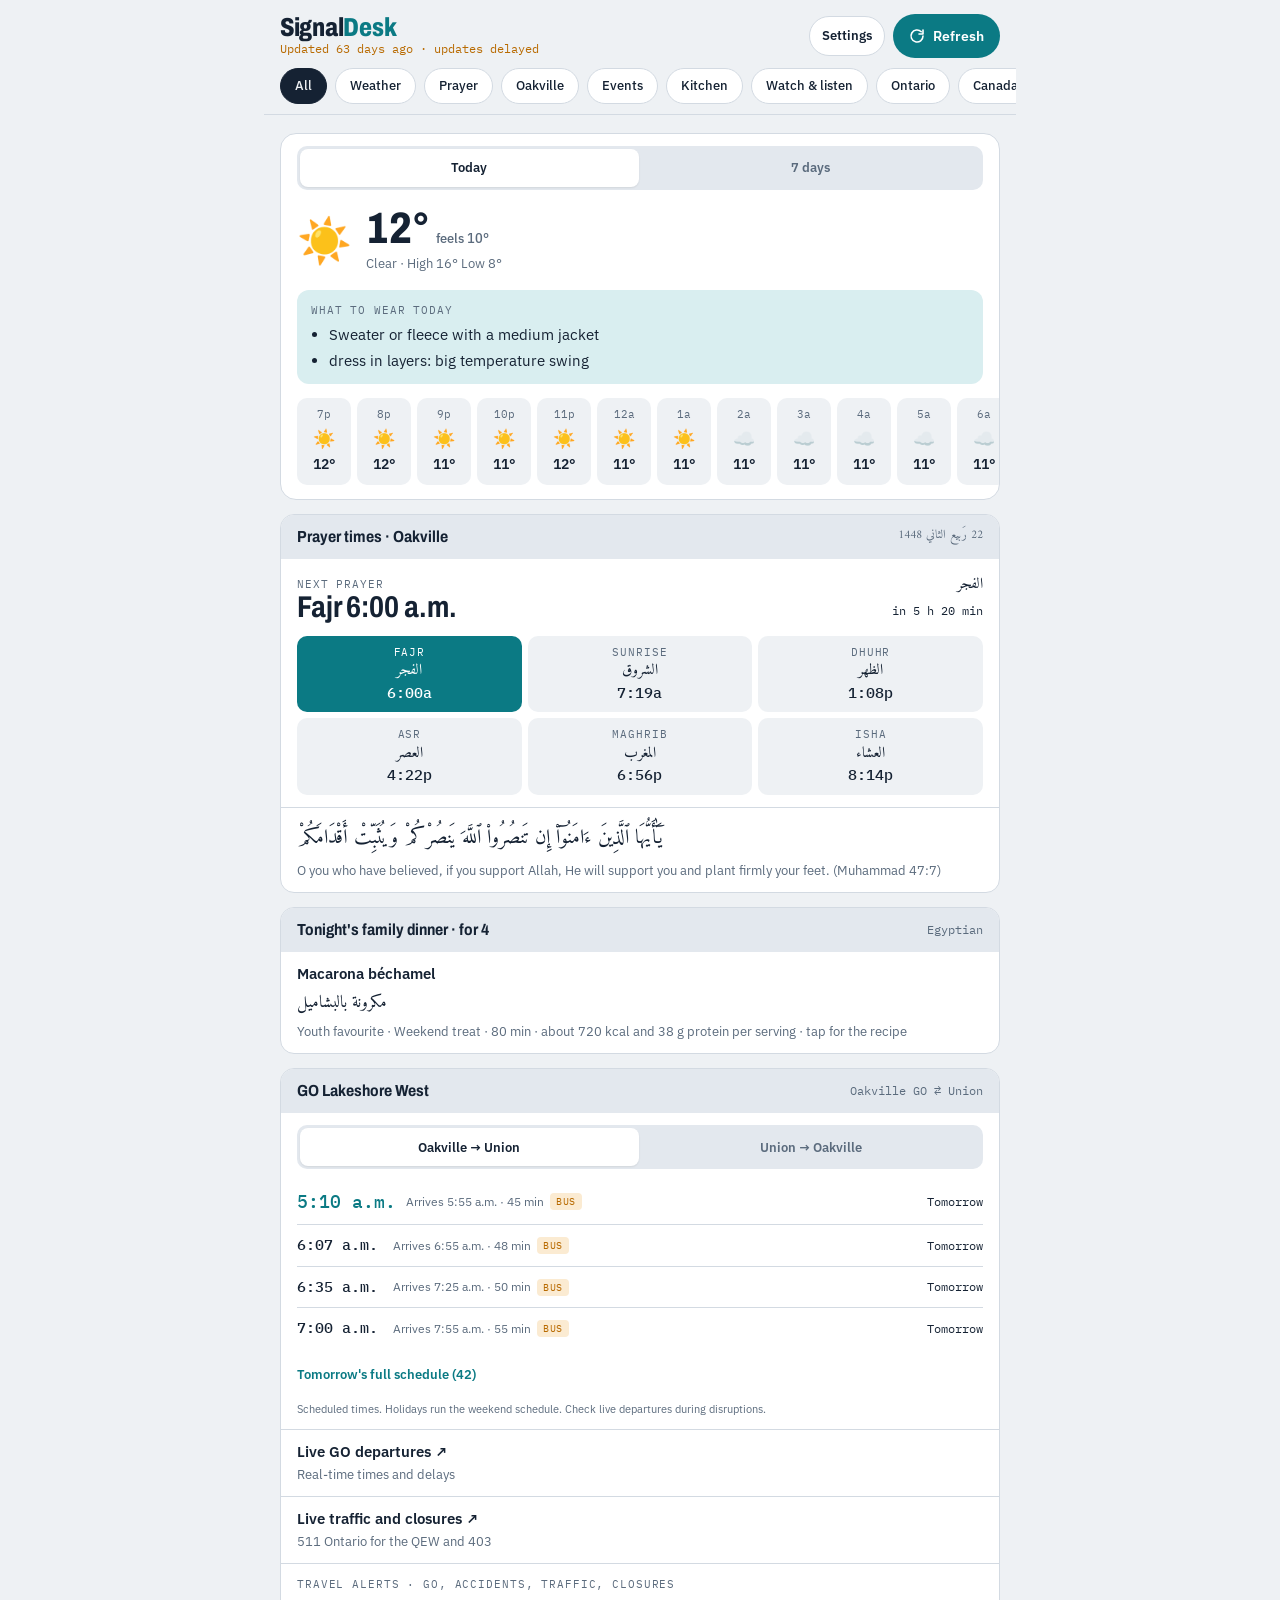
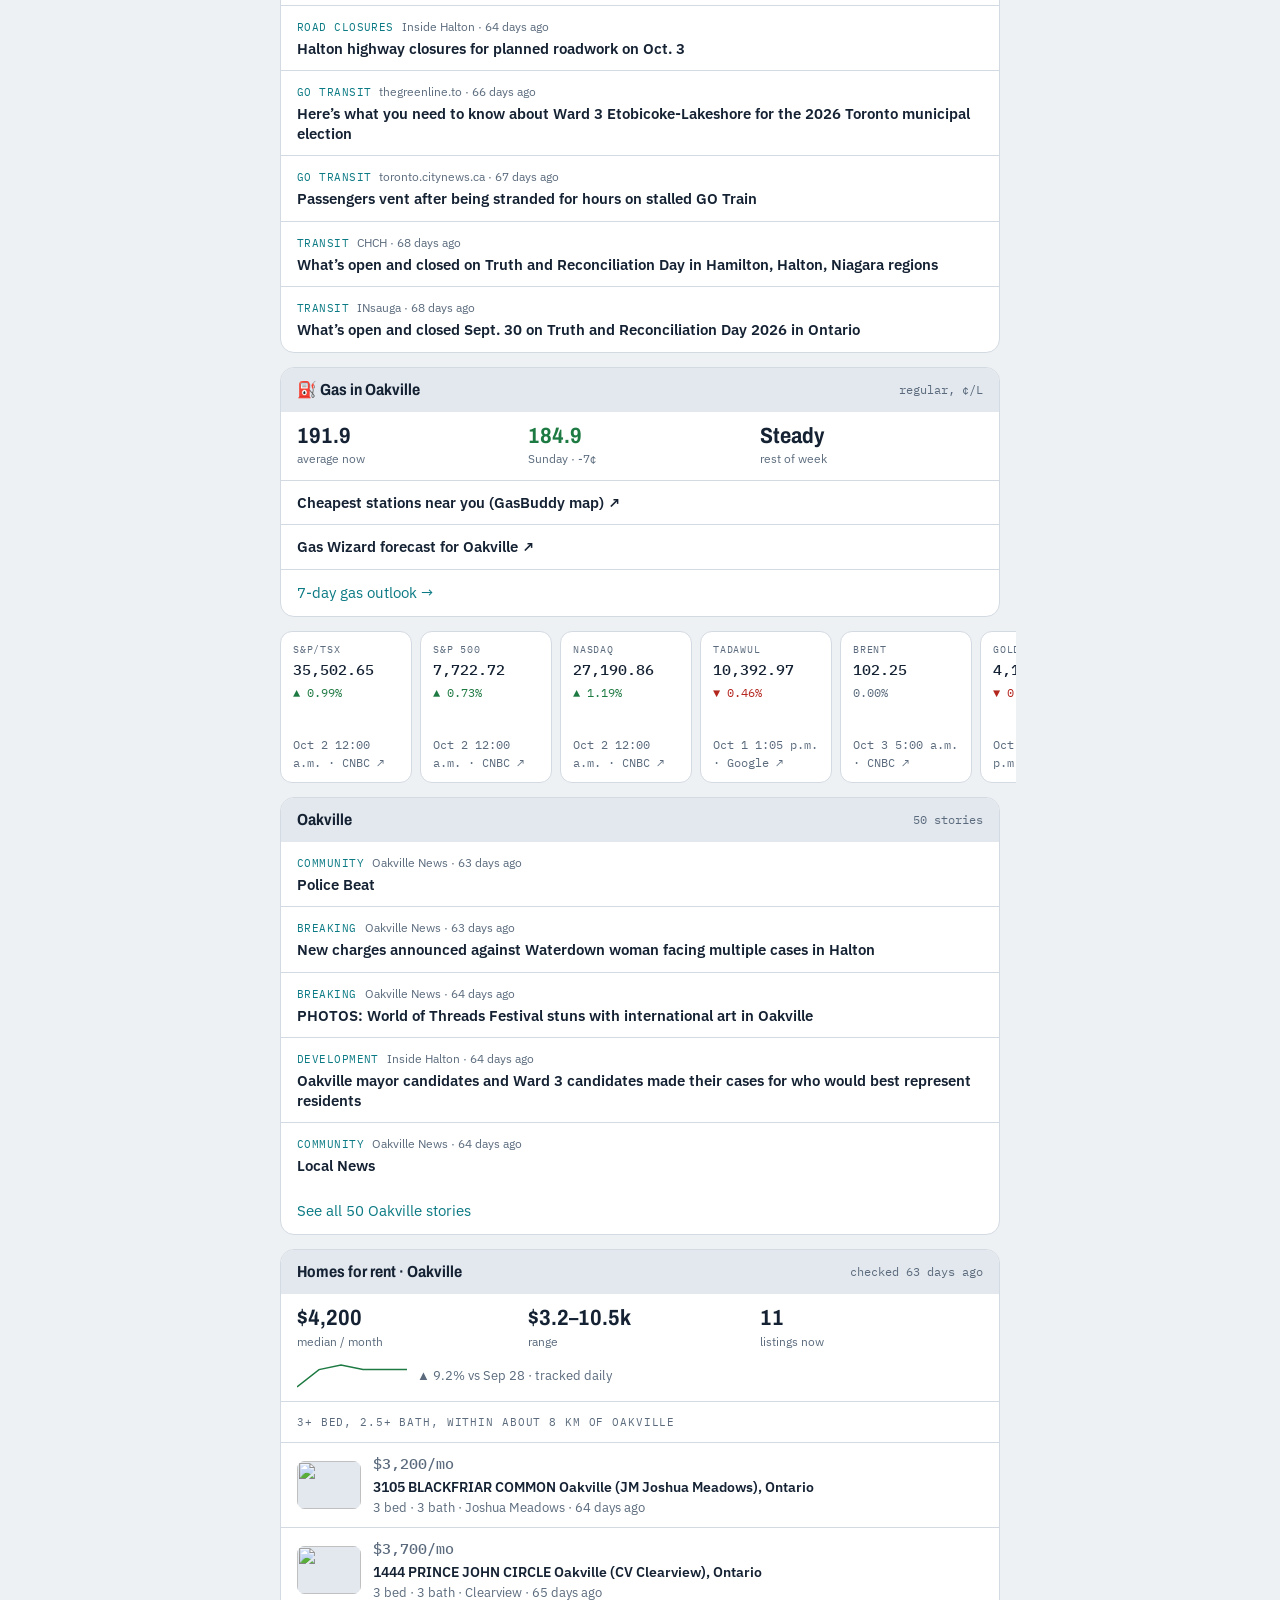
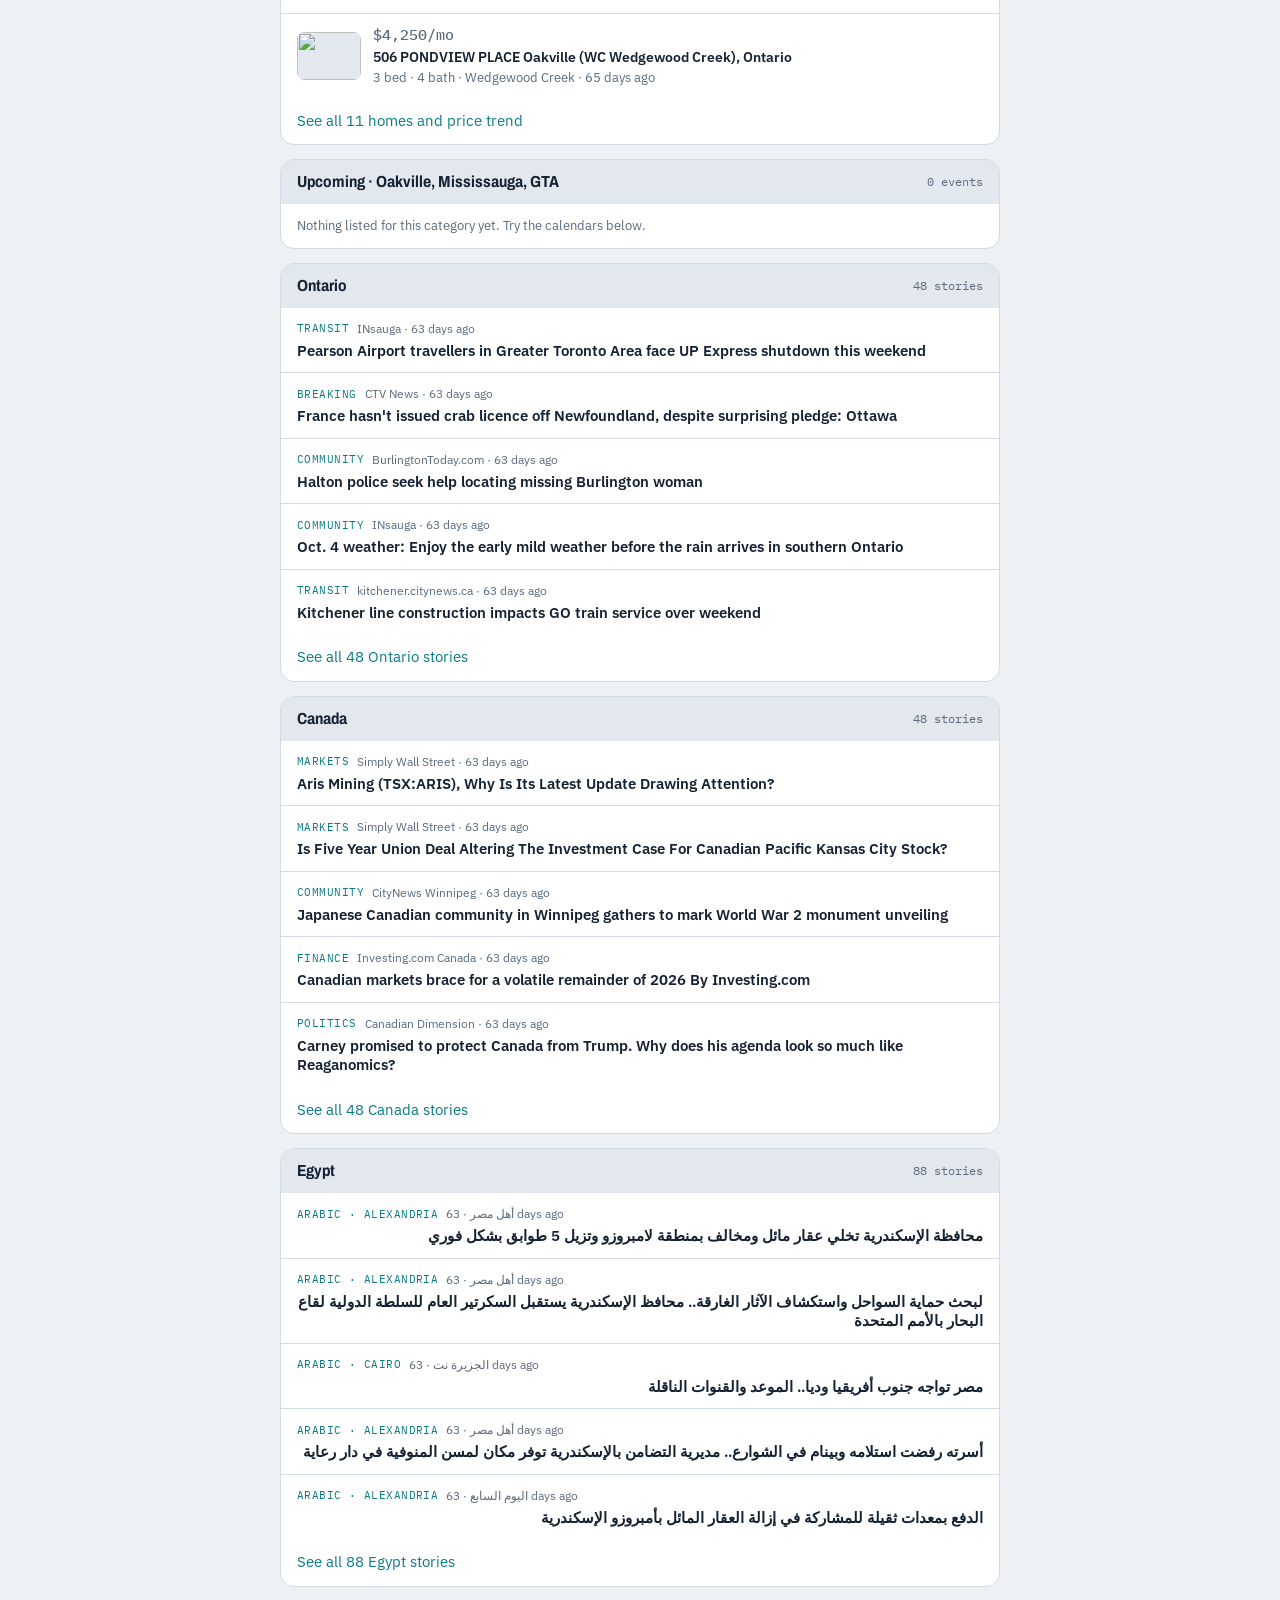
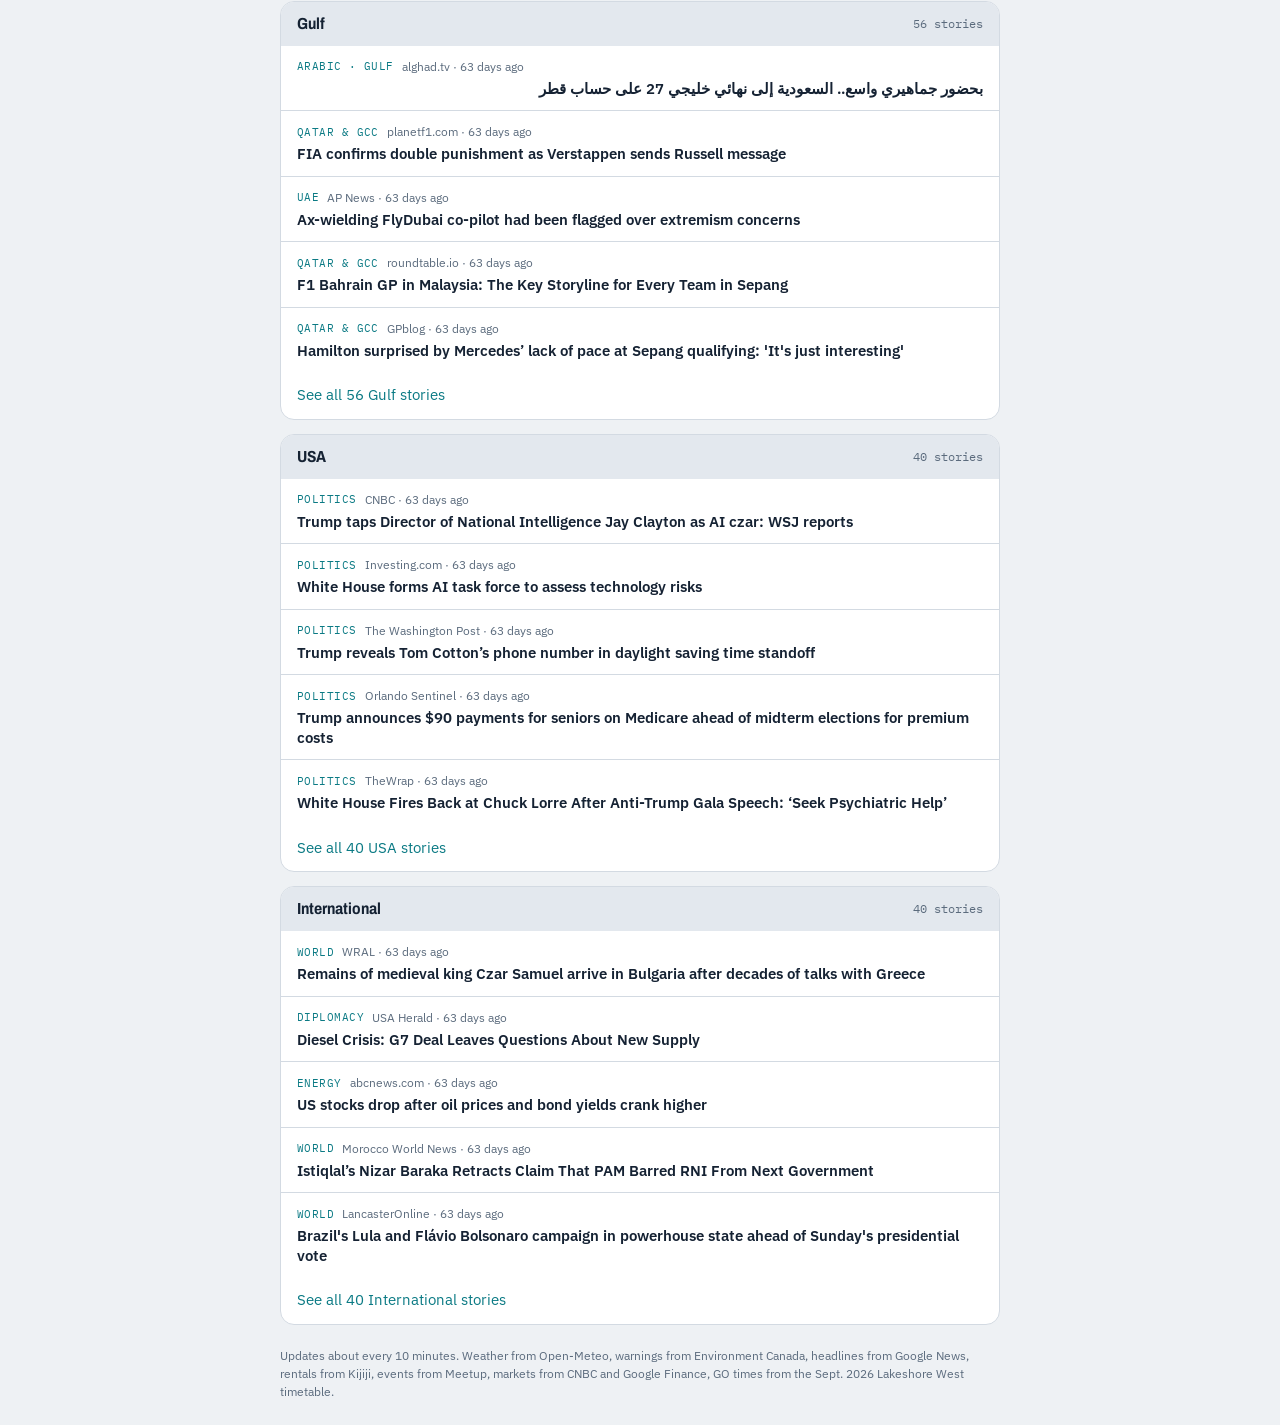
==== index.html @ 301af622 "Update 2026-10-03T23:44Z" ====
<!doctype html>
<html lang="en-CA">
<head>
<meta charset="utf-8">
<meta name="viewport" content="width=device-width, initial-scale=1, viewport-fit=cover">
<title>Signal Desk</title>
<meta name="description" content="Oakville weather, GO trains, markets and news for the family.">
<meta name="apple-mobile-web-app-capable" content="yes">
<meta name="mobile-web-app-capable" content="yes">
<meta name="apple-mobile-web-app-title" content="Signal Desk">
<meta name="apple-mobile-web-app-status-bar-style" content="default">
<meta name="theme-color" content="#0B7A84">
<link rel="apple-touch-icon" href="apple-touch-icon.png">
<link rel="manifest" href="manifest.webmanifest">
<link rel="preconnect" href="https://fonts.googleapis.com">
<link rel="preconnect" href="https://fonts.gstatic.com" crossorigin>
<link rel="stylesheet" href="https://fonts.googleapis.com/css2?family=Amiri+Quran&family=Amiri:wght@400;700&family=Archivo:wdth,wght@75..100,600..800&family=IBM+Plex+Mono:wght@400;500&family=IBM+Plex+Sans:wght@400;500;600&display=swap">
<style>
:root{
  --bg:#EEF1F4; --surface:#FFFFFF; --surface-2:#E3E8EE; --ink:#152233; --muted:#5B6B7D;
  --line:#D3DAE2; --accent:#0B7A84; --accent-ink:#FFFFFF; --accent-soft:#D9EEF0;
  --amber:#B86A00; --amber-soft:#FBEBD2; --danger:#B3261E; --up:#1E7A43; --down:#B3261E;
  --display:"Archivo","Arial Narrow",Arial,sans-serif;
  --body:"IBM Plex Sans",-apple-system,"Segoe UI",Roboto,sans-serif;
  --mono:"IBM Plex Mono",ui-monospace,Menlo,monospace;
}
@media (prefers-color-scheme: dark){
  :root:not([data-theme="light"]){
    color-scheme:dark;
    --bg:#0E1622; --surface:#16212F; --surface-2:#1F2C3C; --ink:#E6ECF2; --muted:#93A3B5;
    --line:#2A394B; --accent:#3FB6BF; --accent-ink:#06212A; --accent-soft:#123540;
    --amber:#F0A640; --amber-soft:#3A2A12; --danger:#F2867E; --up:#5CC98A; --down:#F2867E;
  }
}
:root[data-theme="dark"]{
  color-scheme:dark;
  --bg:#0E1622; --surface:#16212F; --surface-2:#1F2C3C; --ink:#E6ECF2; --muted:#93A3B5;
  --line:#2A394B; --accent:#3FB6BF; --accent-ink:#06212A; --accent-soft:#123540;
  --amber:#F0A640; --amber-soft:#3A2A12; --danger:#F2867E; --up:#5CC98A; --down:#F2867E;
}
*{box-sizing:border-box}
body{background:var(--bg);color:var(--ink);font-family:var(--body);font-size:15px;line-height:1.5;padding-inline:16px}
.wrap{max-width:720px;margin:0 auto;display:flex;flex-direction:column;gap:18px}
button{font:inherit;color:inherit;cursor:pointer}
button:focus-visible,a:focus-visible,input:focus-visible,summary:focus-visible{outline:2px solid var(--accent);outline-offset:2px}

.bar{position:sticky;z-index:5;background:var(--bg);margin-inline:-16px;padding:14px 16px 10px;border-bottom:1px solid var(--line);display:flex;flex-direction:column;gap:10px}
.bar-row{display:flex;align-items:center;justify-content:space-between;gap:12px}
.brand{font-family:var(--display);font-stretch:78%;font-weight:800;font-size:26px;letter-spacing:-.01em;line-height:1}
.brand span{color:var(--accent)}
.stamp{font-family:var(--mono);font-size:12px;color:var(--muted);font-variant-numeric:tabular-nums}
.refresh{display:inline-flex;align-items:center;gap:8px;background:var(--accent);color:var(--accent-ink);border:0;border-radius:999px;padding:10px 16px;font-weight:600;font-size:14px;min-height:44px}
.refresh svg{width:16px;height:16px}
.refresh.spin svg{animation:spin 1.2s linear infinite}
@keyframes spin{to{transform:rotate(360deg)}}

.rail{display:flex;gap:8px;overflow-x:auto;scrollbar-width:none;margin-inline:-16px;padding-inline:16px}
.rail::-webkit-scrollbar{display:none}
.chip{flex:0 0 auto;border:1px solid var(--line);background:var(--surface);border-radius:999px;padding:7px 14px;font-size:13px;font-weight:500;min-height:36px;white-space:nowrap}
.chip[aria-pressed="true"]{background:var(--ink);color:var(--bg);border-color:var(--ink)}
.label{font-family:var(--mono);font-size:11px;letter-spacing:.08em;text-transform:uppercase;color:var(--muted)}

.group{display:flex;flex-direction:column;background:var(--surface);border:1px solid var(--line);border-radius:14px;overflow:hidden}
.group-head{display:flex;justify-content:space-between;align-items:center;gap:8px;padding:10px 16px;background:var(--surface-2)}
.group-head strong{font-family:var(--display);font-stretch:85%;font-size:16px}
.hl{display:flex;flex-direction:column;gap:3px;padding:12px 16px;border-top:1px solid var(--line);text-decoration:none;color:var(--ink)}
.group-head + .hl{border-top:0}
.hl:hover .hl-title{text-decoration:underline}
.hl-title{font-weight:600;font-size:15px;line-height:1.3}
.hl-snip{font-size:13px;color:var(--muted)}
.hl-meta{display:flex;flex-wrap:wrap;gap:8px;align-items:center;font-size:12px;color:var(--muted)}
.tag{font-family:var(--mono);font-size:11px;letter-spacing:.04em;text-transform:uppercase;color:var(--accent)}
.new{font-family:var(--mono);font-size:10px;letter-spacing:.06em;text-transform:uppercase;background:var(--amber-soft);color:var(--amber);border-radius:4px;padding:1px 6px}
.empty{text-align:center;color:var(--muted);padding:28px 12px;background:var(--surface);border:1px dashed var(--line);border-radius:14px}

.markets{display:flex;gap:8px;overflow-x:auto;scrollbar-width:none;margin-inline:-16px;padding-inline:16px}
.markets::-webkit-scrollbar{display:none}
.tick{flex:0 0 132px;background:var(--surface);border:1px solid var(--line);border-radius:12px;padding:10px 12px;display:flex;flex-direction:column;gap:2px}
.tick .label{font-size:10px}
.tick .px{font-family:var(--mono);font-size:15px;font-weight:500;font-variant-numeric:tabular-nums}
.tick .chg{font-family:var(--mono);font-size:12px;font-variant-numeric:tabular-nums}
.tick .chg.up{color:var(--up)} .tick .chg.down{color:var(--down)} .tick .chg.flat{color:var(--muted)}
.tick svg{width:100%;height:26px;display:block;margin-top:4px}
.tick.off .px{color:var(--muted);font-size:13px}

.goboard{display:flex;flex-direction:column;gap:10px;padding:12px 16px}
.gotabs{display:grid;grid-template-columns:1fr 1fr;gap:3px;background:var(--surface-2);border-radius:10px;padding:3px}
.gotabs button{border:0;background:transparent;border-radius:8px;padding:8px 6px;font-size:13px;font-weight:600;color:var(--muted);min-height:38px}
.gotabs button[aria-pressed="true"]{background:var(--surface);color:var(--ink);box-shadow:0 1px 2px rgba(0,0,0,.08)}
.gotable{display:flex;flex-direction:column}
.gorow{display:grid;grid-template-columns:auto 1fr auto;gap:10px;align-items:center;padding:9px 0;border-top:1px solid var(--line)}
.gorow:first-child{border-top:0}
.godep{font-family:var(--mono);font-size:15px;font-weight:500;font-variant-numeric:tabular-nums;min-width:86px}
.gorow.first .godep{font-size:18px;color:var(--accent)}
.gomid{display:flex;flex-wrap:wrap;gap:6px;align-items:center;font-size:12px;color:var(--muted)}
.gotag{font-family:var(--mono);font-size:10px;letter-spacing:.06em;text-transform:uppercase;background:var(--accent-soft);color:var(--accent);border-radius:4px;padding:1px 6px}
.gotag.bus{background:var(--amber-soft);color:var(--amber)}
.gowait{font-family:var(--mono);font-size:12px;color:var(--ink);white-space:nowrap}
.goall summary{cursor:pointer;font-size:13px;font-weight:600;color:var(--accent);list-style:none;min-height:32px;display:flex;align-items:center}
.goall summary::-webkit-details-marker{display:none}
.gogrid{display:grid;grid-template-columns:repeat(auto-fill,minmax(130px,1fr));gap:4px 12px;font-family:var(--mono);font-size:12px;font-variant-numeric:tabular-nums;padding-top:6px}
.gogrid .exp{color:var(--accent)} .gogrid .bus{color:var(--amber)}
.gonote{font-size:11px;color:var(--muted)}

footer{font-size:12px;color:var(--muted);display:flex;flex-direction:column;gap:6px;padding-top:4px}
@media (prefers-reduced-motion:reduce){.refresh.spin svg{animation:none}}

[hidden]{display:none!important}
html{-webkit-text-size-adjust:100%}
body{margin:0;padding-top:env(safe-area-inset-top,0px);padding-bottom:calc(24px + env(safe-area-inset-bottom,0px))}
.bar{top:0;padding-top:calc(14px + env(safe-area-inset-top,0px));margin-top:calc(-1 * env(safe-area-inset-top,0px))}
.topbtns{display:flex;gap:8px;align-items:center}
.ghostbtn{border:1px solid var(--line);background:var(--surface);border-radius:999px;padding:9px 12px;font-size:13px;font-weight:600;min-height:40px}
.stale{color:var(--amber)}
.stack{display:flex;flex-direction:column;gap:14px}

/* warnings */
.warn{border-radius:14px;padding:12px 14px;display:flex;flex-direction:column;gap:4px;background:var(--amber-soft);border:1px solid color-mix(in srgb, var(--amber) 35%, transparent);color:var(--ink);text-decoration:none}
.warn.warning{background:color-mix(in srgb, var(--danger) 14%, var(--surface));border-color:color-mix(in srgb, var(--danger) 45%, transparent)}
.warn strong{font-size:15px}
.warn span{font-size:13px;color:var(--muted)}

/* weather */
.wx{background:var(--surface);border:1px solid var(--line);border-radius:16px;overflow:hidden}
.wx-now{display:grid;grid-template-columns:auto 1fr;gap:4px 14px;align-items:center;padding:16px}
.wx-icon{font-size:44px;line-height:1;grid-row:span 2}
.wx-temp{font-family:var(--display);font-stretch:80%;font-weight:800;font-size:44px;line-height:1;font-variant-numeric:tabular-nums}
.wx-temp small{font-family:var(--body);font-size:14px;font-weight:500;color:var(--muted);margin-left:6px}
.wx-sub{font-size:13px;color:var(--muted)}
.wear{margin:0 16px 14px;background:var(--accent-soft);border-radius:12px;padding:12px 14px;display:flex;flex-direction:column;gap:6px}
.wear ul{margin:0;padding-left:18px;display:flex;flex-direction:column;gap:3px}
.hours{display:flex;gap:6px;overflow-x:auto;scrollbar-width:none;padding:0 16px 14px}
.hours::-webkit-scrollbar{display:none}
.hr{flex:0 0 54px;display:flex;flex-direction:column;align-items:center;gap:2px;background:var(--bg);border-radius:10px;padding:8px 4px;font-variant-numeric:tabular-nums}
.hr .t{font-family:var(--mono);font-size:11px;color:var(--muted)}
.hr .i{font-size:18px}
.hr .d{font-weight:600;font-size:14px}
.hr .p{font-family:var(--mono);font-size:10px;color:var(--accent)}
.days{border-top:1px solid var(--line)}
.day{display:grid;grid-template-columns:52px 28px 1fr auto;gap:10px;align-items:center;padding:10px 16px;border-top:1px solid var(--line);width:100%;background:transparent;border-left:0;border-right:0;border-bottom:0;text-align:left;font:inherit;color:inherit}
.day:first-child{border-top:0}
.day .dn{font-weight:600}
.day .di{font-size:20px;text-align:center}
.range{display:flex;align-items:center;gap:8px;font-family:var(--mono);font-size:13px;font-variant-numeric:tabular-nums}
.range .track{flex:1;height:6px;border-radius:3px;background:var(--surface-2);position:relative;min-width:40px}
.range .fill{position:absolute;top:0;bottom:0;border-radius:3px;background:linear-gradient(90deg,#4F9BD9,#E3A33B)}
.day .dp{font-family:var(--mono);font-size:12px;color:var(--accent);min-width:34px;text-align:right}
.daywear{grid-column:1/-1;font-size:13px;color:var(--muted);padding-top:2px;display:none}

/* sheet */
.sheet{position:fixed;inset:0;z-index:20;background:rgba(10,20,30,.45);display:flex;align-items:flex-end;justify-content:center}
.sheet-card{background:var(--surface);color:var(--ink);width:100%;max-width:560px;max-height:85vh;overflow:auto;border-radius:18px 18px 0 0;padding:18px 18px calc(18px + env(safe-area-inset-bottom,0px));display:flex;flex-direction:column;gap:12px}
.sheet-card h3{font-family:var(--display);font-stretch:80%;font-size:20px;margin:0}
.toggle{display:flex;align-items:center;justify-content:space-between;gap:10px;padding:10px 0;border-bottom:1px solid var(--line);font-size:15px}
.toggle input{width:22px;height:22px;accent-color:var(--accent)}
.alertbox{background:var(--bg);border-radius:12px;padding:12px;display:flex;flex-direction:column;gap:8px;font-size:14px}
.alertbox code{font-family:var(--mono);font-size:13px;user-select:all;word-break:break-all}
.alertbox a{color:var(--accent);font-weight:600}
.subrail{display:flex;gap:6px;overflow-x:auto;scrollbar-width:none;margin-inline:-16px;padding-inline:16px}
.subrail::-webkit-scrollbar{display:none}
.subrail .chip{min-height:32px;padding:5px 12px;font-size:12px}
.primary{background:var(--ink);color:var(--bg);border:0;border-radius:999px;padding:11px 16px;font-weight:600;min-height:44px}
.seg{display:grid;grid-template-columns:1fr 1fr;gap:3px;background:var(--surface-2);border-radius:10px;padding:3px;margin:12px 16px 0}
.seg button{border:0;background:transparent;border-radius:8px;padding:8px 6px;font-size:13px;font-weight:600;color:var(--muted);min-height:38px}
.seg button[aria-pressed="true"]{background:var(--surface);color:var(--ink);box-shadow:0 1px 2px rgba(0,0,0,.08)}
.facts{display:grid;grid-template-columns:repeat(3,1fr);gap:8px;padding:0 16px 14px}
.fact{background:var(--bg);border-radius:10px;padding:8px 10px;display:flex;flex-direction:column;gap:1px}
.fact b{font-family:var(--mono);font-weight:500;font-size:14px;font-variant-numeric:tabular-nums}
.day.open .daywear{display:block}
.stats{display:grid;grid-template-columns:repeat(3,1fr);gap:8px;padding:12px 16px}
.stat{display:flex;flex-direction:column;gap:2px}
.stat b{font-family:var(--display);font-stretch:85%;font-size:22px;line-height:1.1;font-variant-numeric:tabular-nums}
.stat small{font-size:12px;color:var(--muted)}
.trend{padding:0 16px 12px;font-size:13px;color:var(--muted);display:flex;gap:10px;align-items:center}
.trend svg{width:110px;height:26px;flex:0 0 auto}
.home{display:grid;grid-template-columns:64px 1fr;gap:12px;align-items:center;padding:10px 16px;border-top:1px solid var(--line);text-decoration:none;color:var(--ink)}
.home img{width:64px;height:48px;object-fit:cover;border-radius:8px;background:var(--surface-2)}
.home .pr{font-family:var(--mono);font-weight:500;font-size:15px}
.home .hl-title{font-size:14px}
.evday{padding:8px 16px;background:var(--bg);font-size:12px;font-weight:600;color:var(--muted);border-top:1px solid var(--line)}
.ev{display:grid;grid-template-columns:78px 1fr;gap:12px;padding:10px 16px;border-top:1px solid var(--line);text-decoration:none;color:var(--ink)}
.evday + .ev{border-top:0}
.ev .when{white-space:nowrap;font-family:var(--mono);font-size:13px;color:var(--accent);font-variant-numeric:tabular-nums}
.mylinks{display:flex;gap:8px;overflow-x:auto;scrollbar-width:none;margin-inline:-16px;padding-inline:16px}
.mylinks::-webkit-scrollbar{display:none}
.mylinks a{flex:0 0 auto;background:var(--accent-soft);color:var(--accent);border-radius:12px;padding:10px 14px;font-weight:600;font-size:14px;text-decoration:none}
.form{display:flex;flex-direction:column;gap:8px}
.form input,.form select,.form textarea{font:inherit;font-size:16px;color:var(--ink);background:var(--bg);border:1px solid var(--line);border-radius:10px;padding:9px 11px;width:100%}
.form textarea{min-height:76px;resize:vertical}
.form .row2{display:grid;grid-template-columns:1fr 1fr;gap:8px}
.mylist{display:flex;flex-direction:column}
.mylist div{display:flex;justify-content:space-between;align-items:center;gap:8px;padding:6px 0;border-bottom:1px solid var(--line);font-size:14px}
.mylist button{border:0;background:transparent;color:var(--danger);font-weight:600;min-height:36px}
.mk-rets{display:grid;grid-template-columns:repeat(4,1fr);gap:6px;padding:0 16px 12px}
.mk-ret{background:var(--bg);border-radius:10px;padding:7px 8px;display:flex;flex-direction:column;gap:1px}
.mk-ret b{font-family:var(--mono);font-size:13px;font-weight:500;font-variant-numeric:tabular-nums}
.mk-ret b.up{color:var(--up)} .mk-ret b.down{color:var(--down)}
.mk-price{display:flex;align-items:baseline;gap:10px;flex-wrap:wrap;padding:12px 16px 8px}
.mk-price strong{font-family:var(--display);font-stretch:80%;font-size:34px;line-height:1;font-variant-numeric:tabular-nums}
.mk-chart{padding:0 16px 6px}
.mk-chart svg{width:100%;height:170px;display:block;touch-action:pan-y}
.mk-read{font-family:var(--mono);font-size:12px;color:var(--muted);padding:0 16px 8px;min-height:18px;font-variant-numeric:tabular-nums}
.mk-stats{display:grid;grid-template-columns:repeat(2,1fr);gap:8px 14px;padding:4px 16px 14px;font-size:13px}
.mk-stats span{color:var(--muted)} .mk-stats b{font-family:var(--mono);font-weight:500;font-variant-numeric:tabular-nums}
.pill-sig{display:inline-flex;align-items:center;gap:4px;font-size:11px;font-weight:600;border-radius:999px;padding:2px 9px;background:var(--surface-2);color:var(--ink)}
.pill-sig.good{background:color-mix(in srgb, var(--up) 16%, var(--surface));color:var(--up)}
.pill-sig.bad{background:color-mix(in srgb, var(--down) 14%, var(--surface));color:var(--down)}
.pill-sig.warn{background:var(--amber-soft);color:var(--amber)}
.readrow{display:grid;grid-template-columns:1fr auto;gap:4px 10px;align-items:center;padding:10px 16px;border-top:1px solid var(--line);width:100%;background:transparent;border-left:0;border-right:0;border-bottom:0;text-align:left;font:inherit;color:inherit}
.readrow .sigs{grid-column:1/-1;display:flex;flex-wrap:wrap;gap:5px}
.gauge{position:relative;height:10px;border-radius:5px;background:linear-gradient(90deg,var(--accent-soft) 0 45%,var(--surface-2) 45% 65%,var(--amber-soft) 65% 100%);margin:6px 16px 2px}
.gauge i{position:absolute;top:-4px;width:4px;height:18px;border-radius:2px;background:var(--ink);transform:translateX(-2px)}
.gauge-l{display:flex;justify-content:space-between;font-size:11px;color:var(--muted);padding:0 16px 12px}
.ar{font-family:"Amiri","Noto Naskh Arabic","Geeza Pro",serif;direction:rtl;text-align:right;line-height:1.9}
.bigcount .label{display:block}
.ayah,.av .ar,.qn{font-family:"Amiri Quran","Amiri","Geeza Pro",serif}
.ayah{font-size:26px;line-height:2.1;padding:14px 16px 6px}
.ayah-en{font-size:15px;padding:0 16px 10px;color:var(--ink)}
.pray{display:grid;grid-template-columns:repeat(3,1fr);gap:6px;padding:12px 16px}
.pray div{background:var(--bg);border-radius:10px;padding:8px;display:flex;flex-direction:column;gap:1px;align-items:center}
.pray div.next{background:var(--accent);color:var(--accent-ink)}
.pray div.next .label{color:var(--accent-ink)}
.pray b{font-family:var(--mono);font-size:15px;font-weight:500;font-variant-numeric:tabular-nums}
.bigcount{display:flex;justify-content:space-between;align-items:baseline;gap:10px;padding:12px 16px 0;flex-wrap:wrap}
.bigcount strong{font-family:var(--display);font-stretch:80%;font-size:30px;line-height:1}
.fold summary{cursor:pointer;list-style:none;color:var(--accent);font-weight:600;font-size:13px;padding:6px 16px 10px;min-height:32px}
.fold summary::-webkit-details-marker{display:none}
.fold .inner{padding:0 16px 12px;font-size:15px;white-space:pre-line}
.av{border-top:1px solid var(--line);padding:10px 16px;display:flex;flex-direction:column;gap:6px}
.av .num{font-family:var(--mono);font-size:11px;color:var(--muted)}
.av .ar{font-size:22px}
.av .en{font-size:14px}
.av .t{font-size:14px;color:var(--muted);white-space:pre-line}
.langseg{display:grid;grid-template-columns:repeat(3,1fr);gap:3px;background:var(--surface-2);border-radius:10px;padding:3px;margin:10px 16px 4px}
.langseg button{border:0;background:transparent;border-radius:8px;padding:7px 4px;font-size:13px;font-weight:600;color:var(--muted);min-height:36px}
.langseg button[aria-pressed="true"]{background:var(--surface);color:var(--ink);box-shadow:0 1px 2px rgba(0,0,0,.08)}
.recipe-meta{display:flex;flex-wrap:wrap;gap:6px;padding:0 16px 10px}
.ing{margin:0;padding:0 16px 10px 34px;display:flex;flex-direction:column;gap:4px;font-size:14px}
.ing b{font-family:var(--mono);font-weight:500;font-size:13px}
.steps{margin:0;padding:0 16px 12px 34px;display:flex;flex-direction:column;gap:8px;font-size:14px}
[dir="rtl"] .ing,[dir="rtl"] .steps{padding:0 34px 10px 16px}
.menu-row{display:grid;grid-template-columns:86px 1fr;gap:10px;padding:10px 16px;border-top:1px solid var(--line);font-size:14px}
.menu-row .label{padding-top:2px}
.serv{display:flex;align-items:center;gap:8px;padding:0 16px 10px;font-size:13px;color:var(--muted)}
.serv button{width:34px;height:34px;border-radius:50%;border:1px solid var(--line);background:var(--surface);font-size:18px;line-height:1}
.film{display:grid;grid-template-columns:52px 1fr;gap:12px;padding:10px 16px;border-top:1px solid var(--line)}
.film img{width:52px;height:78px;object-fit:cover;border-radius:6px;background:var(--surface-2)}
.film .links{display:flex;flex-wrap:wrap;gap:10px;font-size:12px;font-weight:600}
.film .links a{color:var(--accent);text-decoration:none}
.pod{display:grid;grid-template-columns:52px 1fr;gap:12px;padding:10px 16px;border-top:1px solid var(--line);text-decoration:none;color:var(--ink)}
.raterow{display:flex;gap:6px;flex-wrap:wrap;margin-top:4px}
.ratebtn{border:1px solid var(--line);background:var(--surface);border-radius:999px;padding:4px 10px;min-height:32px;font-size:12px;font-weight:600;color:var(--muted)}
.ratebtn[aria-pressed="true"]{background:var(--ink);color:var(--bg);border-color:var(--ink)}
.pod img{width:52px;height:52px;border-radius:10px;object-fit:cover;background:var(--surface-2)}
.toast{position:fixed;left:50%;bottom:calc(20px + env(safe-area-inset-bottom,0px));transform:translateX(-50%);background:var(--ink);color:var(--bg);padding:10px 16px;border-radius:999px;font-size:14px;z-index:30;box-shadow:0 4px 14px rgba(0,0,0,.2);max-width:calc(100% - 32px);text-align:center}
</style>
</head>
<body>
<div class="wrap">
  <header class="bar">
    <div class="bar-row">
      <div>
        <div class="brand">Signal<span>Desk</span></div>
        <div class="stamp" id="stamp">Loading…</div>
      </div>
      <div class="topbtns">
        <button class="ghostbtn" id="custBtn" type="button">Settings</button>
        <button class="refresh" id="refreshBtn" type="button" aria-label="Refresh">
          <svg viewBox="0 0 24 24" fill="none" stroke="currentColor" stroke-width="2.4" stroke-linecap="round" stroke-linejoin="round" aria-hidden="true"><path d="M21 12a9 9 0 1 1-2.64-6.36"/><path d="M21 3v6h-6"/></svg>
          <span>Refresh</span>
        </button>
      </div>
    </div>
    <nav class="rail" id="rail" aria-label="Sections"></nav>
  </header>

  <main class="stack" id="main">
    <div class="empty">Loading the latest…</div>
  </main>

  <footer>
    <span>Updates about every 10 minutes. Weather from Open-Meteo, warnings from Environment Canada, headlines from Google News, rentals from Kijiji, events from Meetup, markets from CNBC and Google Finance, GO times from the Sept. 2026 Lakeshore West timetable.</span>
  </footer>
</div>

<div class="sheet" id="sheet" hidden>
  <div class="sheet-card" role="dialog" aria-label="Settings">
    <h3>Settings</h3>
    <span class="label">Show these sections</span>
    <div id="toggles"></div>
    <span class="label">Phone alerts</span>
    <div class="alertbox">
      <span>Get breaking Oakville news, GO and traffic alerts, weather warnings and a 6:30 a.m. briefing:</span>
      <span>1. Install the free <a href="https://apps.apple.com/app/ntfy/id1625396347" target="_blank" rel="noopener">ntfy app</a> (iPhone) or from Google Play (Android).</span>
      <span>2. In ntfy, tap <b>+</b> and subscribe to this topic:</span>
      <code id="topicName">signaldesk-oakville-0f2a7df8</code>
      <button class="ghostbtn" id="copyTopic" type="button">Copy topic name</button>
      <span>3. In iPhone Settings → Notifications → ntfy, turn on Allow Notifications, Lock Screen and Banners.</span>
      <button class="ghostbtn" id="testPush" type="button">Send a test alert now</button>
    </div>
    <span class="label">My links · saved on this device only</span>
    <div class="alertbox form">
      <span>Pin your own pages to the top of the app, like a training or nutrition plan. They stay private on this phone.</span>
      <div class="mylist" id="myList"></div>
      <input id="myLabel" placeholder="Name, e.g. Training plan" autocomplete="off">
      <input id="myUrl" type="url" placeholder="https://…" autocomplete="off" inputmode="url">
      <button class="ghostbtn" id="myAdd" type="button">Add link</button>
    </div>
    <span class="label">Add or remove a topic</span>
    <div class="alertbox form">
      <span>Opens a ready-filled request on GitHub. Sign in as the site owner and tap <b>Create</b>; the change shows up here in about 10 minutes.</span>
      <div class="row2">
        <select id="tpAction"><option value="add">Add</option><option value="remove">Remove</option></select>
        <input id="tpName" list="tpList" placeholder="Topic, new or existing" autocomplete="off"><datalist id="tpList"></datalist>
      </div>
      <textarea id="tpWords" placeholder="Search words, one per line&#10;e.g. Oakville soccer&#10;Leave empty with Remove to drop the whole topic"></textarea>
      <div class="row2">
        <select id="tpRegion"><option value="CA">Canada</option><option value="US">USA</option><option value="EG">Egypt</option><option value="AE">UAE</option><option value="SA">Saudi Arabia</option><option value="GB">UK</option></select>
        <select id="tpLang"><option value="en">English</option><option value="ar">Arabic</option></select>
      </div>
      <button class="ghostbtn" id="tpSend" type="button">Send to GitHub</button>
    </div>
    <button class="primary" id="closeSheet" type="button">Done</button>
  </div>
</div>

<script>
const GO = {"wk_east":[["04:55","05:25","B",""],["05:00","05:45","B",""],["05:17","06:00","",""],["05:47","06:30","",""],["06:17","07:00","",""],["06:28","07:02","",""],["06:43","07:17","",""],["06:51","07:34","",""],["06:58","07:32","",""],["07:13","07:47","",""],["07:21","08:04","",""],["07:28","08:02","",""],["07:44","08:18","",""],["07:51","08:34","",""],["07:58","08:32","",""],["08:13","08:47","",""],["08:21","09:04","",""],["08:30","09:04","",""],["08:37","09:20","",""],["09:01","09:45","",""],["09:31","10:15","",""],["10:01","10:45","",""],["10:31","11:15","",""],["11:01","11:45","",""],["11:31","12:15","",""],["12:01","12:45","",""],["12:31","13:15","",""],["13:01","13:45","",""],["13:31","14:15","",""],["14:01","14:45","",""],["14:31","15:15","",""],["15:01","15:45","",""],["15:31","16:15","",""],["16:02","16:48","",""],["16:32","17:15","",""],["17:00","17:45","",""],["17:31","18:15","",""],["18:00","18:45","",""],["18:30","19:15","",""],["19:01","19:45","",""],["19:30","20:15","",""],["20:00","20:45","",""],["20:30","21:15","",""],["21:00","21:45","",""],["21:18","22:00","",""],["21:30","22:15","",""],["22:00","22:45","",""],["22:30","23:15","",""],["23:00","23:45","","F"],["23:05","23:50","B","MTh"],["23:30","00:15","",""],["00:01","00:45","","F"],["00:05","00:50","B","MTh"]],"wk_west":[["05:24","06:11","B",""],["06:10","06:51","",""],["06:40","07:21","",""],["07:17","07:59","",""],["07:47","08:29","",""],["08:17","08:59","",""],["08:47","09:29","",""],["09:17","09:59","",""],["09:47","10:29","",""],["10:17","10:59","",""],["10:47","11:29","",""],["11:17","11:59","",""],["11:47","12:29","",""],["12:17","12:59","",""],["12:47","13:29","",""],["13:17","13:59","",""],["13:47","14:29","",""],["14:17","14:59","",""],["14:47","15:29","",""],["15:17","15:59","",""],["15:35","16:19","",""],["15:50","16:22","",""],["15:59","16:31","",""],["16:05","16:50","",""],["16:20","16:52","",""],["16:29","17:02","",""],["16:35","17:20","",""],["16:50","17:22","",""],["16:59","17:31","",""],["17:05","17:50","",""],["17:20","17:52","",""],["17:29","18:02","",""],["17:35","18:18","",""],["17:50","18:22","",""],["17:53","18:35","",""],["18:17","19:00","",""],["18:47","19:30","",""],["19:17","20:00","",""],["19:47","20:30","",""],["20:17","21:00","",""],["20:47","21:30","",""],["21:15","21:55","",""],["21:17","22:00","",""],["21:47","22:30","",""],["22:17","23:00","",""],["22:47","23:30","",""],["23:04","23:48","","MTh"],["23:15","23:55","",""],["23:17","00:01","","F"],["23:47","00:30","",""],["00:17","01:00","","F"],["00:20","01:05","B","MTh"],["00:40","01:10","B","MTh"],["00:47","01:30","","F"],["01:10","01:50","B","MTh"],["01:20","02:05","B","F"],["01:40","02:10","B","F"],["02:30","03:17","B",""]],"we_east":[["05:10","05:55","B",""],["06:07","06:55","B",""],["06:35","07:25","B",""],["07:00","07:55","B",""],["07:30","08:10","B",""],["08:01","08:45","",""],["08:31","09:15","",""],["09:01","09:45","",""],["09:31","10:15","",""],["10:01","10:45","",""],["10:31","11:15","",""],["11:01","11:45","",""],["11:31","12:15","",""],["12:01","12:45","",""],["12:31","13:15","",""],["13:01","13:45","",""],["13:31","14:15","",""],["13:49","14:25","",""],["14:01","14:45","",""],["14:31","15:15","",""],["15:01","15:45","",""],["15:31","16:15","",""],["16:01","16:45","",""],["16:31","17:15","",""],["17:01","17:45","",""],["17:31","18:15","",""],["17:49","18:24","",""],["18:01","18:45","",""],["18:31","19:15","",""],["19:01","19:45","",""],["19:31","20:15","",""],["20:01","20:45","",""],["20:31","21:15","",""],["21:01","21:45","",""],["21:31","22:15","",""],["21:47","22:23","",""],["22:01","22:45","",""],["22:31","23:15","",""],["23:01","23:45","",""],["23:31","00:15","",""],["23:58","00:50","B","Su"],["00:01","00:38","",""],["00:01","00:45","","Sa"]],"we_west":[["06:40","07:28","B",""],["07:15","08:03","B",""],["07:45","08:33","B",""],["08:15","08:47","B",""],["08:25","09:20","B",""],["08:47","09:29","",""],["09:04","09:39","",""],["09:17","09:59","",""],["09:47","10:29","",""],["10:17","10:59","",""],["10:47","11:29","",""],["11:09","11:43","",""],["11:17","11:59","",""],["11:47","12:29","",""],["12:17","12:59","",""],["12:47","13:29","",""],["13:17","13:59","",""],["13:47","14:29","",""],["14:17","14:59","",""],["14:47","15:29","",""],["15:17","15:59","",""],["15:47","16:29","",""],["16:17","16:59","",""],["16:47","17:29","",""],["17:07","17:41","",""],["17:17","18:00","",""],["17:47","18:30","",""],["18:17","19:00","",""],["18:47","19:30","",""],["19:17","20:00","",""],["19:22","19:56","",""],["19:47","20:30","",""],["20:17","21:00","",""],["20:47","21:30","",""],["21:17","22:00","",""],["21:47","22:30","",""],["22:17","23:00","",""],["22:47","23:30","",""],["23:17","00:01","",""],["23:47","00:32","",""],["00:17","01:02","",""],["00:47","01:32","","Sa"],["01:05","01:52","B","Su"],["01:20","02:10","B","Sa"],["01:45","02:17","B","Sa"],["02:20","03:05","B","Sa"],["02:30","03:12","B","Su"],["02:40","03:10","B","Sa"]]};
const $ = s => document.querySelector(s);
const el = (t, c, txt) => { const e = document.createElement(t); if (c) e.className = c; if (txt != null) e.textContent = txt; return e; };
const store = { get(k, d){ try { const v = localStorage.getItem("sd:" + k); return v == null ? d : JSON.parse(v); } catch(_){ return d; } }, set(k, v){ try { localStorage.setItem("sd:" + k, JSON.stringify(v)); } catch(_){} } };
const TRAVEL = ["GO alerts", "Accidents", "Traffic", "Road closures", "GO Transit", "Transit"];
let X = null, faithLang = store.get("faithLang", "both"), kLang = store.get("kLang", "en"), kServ = store.get("kServ", 4), kPick = null, podTab = "ca", surahAll = false;
let angle = "all", wxTab = store.get("wxTab", "today");
let D = null, view = store.get("view", "all"), goDir = store.get("goDir", "east"), hidden = new Set(store.get("hidden", []));

function ago(sec){ const m = Math.round((Date.now() / 1000 - sec) / 60); if (m < 60) return Math.max(m, 1) + " min ago"; const h = Math.round(m / 60); if (h < 48) return h + " h ago"; return Math.round(h / 24) + " days ago"; }
function sections(){ const s = [{ id: "weather", name: "Weather" }, { id: "faith", name: "Prayer" }]; (D ? D.topics : []).filter(t => !t.in_markets && t.id !== "homes").forEach(t => { s.push(t); if (t.id === "events"){ s.push({ id: "kitchen", name: "Kitchen" }); s.push({ id: "fun", name: "Watch & listen" }); } }); if (!s.some(x => x.id === "kitchen")){ s.push({ id: "kitchen", name: "Kitchen" }); s.push({ id: "fun", name: "Watch & listen" }); } s.push({ id: "markets", name: "Markets" }); return s; }
function visible(id){ return !hidden.has(id); }

function toast(msg){ const t = el("div", "toast", msg); document.body.appendChild(t); setTimeout(() => t.remove(), 2600); }
async function load(force){
  $("#refreshBtn").classList.add("spin");
  const before = D && D.generated;
  try {
    const r = await fetch("data.json?t=" + (force ? Date.now() : Math.floor(Date.now() / 60000)), { cache: "no-store" });
    if (!r.ok) throw new Error(r.status);
    D = await r.json();
    try { const r2 = await fetch("extras.json?t=" + (force ? Date.now() : Math.floor(Date.now() / 600000)), { cache: "no-store" }); if (r2.ok) X = await r2.json(); } catch(_) {}
    render();
    if (force) toast(before && D.generated === before ? "Already the latest · updated " + ago(D.generated) : "Updated · " + ago(D.generated));
  } catch (e) {
    if (!D) $("#main").innerHTML = '<div class="empty">Could not load. Check your connection and tap Refresh.</div>';
    else if (force) toast("No connection. Showing the last update.");
  }
  $("#refreshBtn").classList.remove("spin");
}

function renderStamp(){
  if (!D) return;
  const age = Date.now() / 1000 - D.generated, iv = D.interval || 600;
  const next = Math.max(1, Math.round((D.generated + iv - Date.now() / 1000) / 60));
  const s = $("#stamp");
  s.textContent = "Updated " + ago(D.generated) + (age < iv ? " · next in ~" + next + " min" : age > iv * 3 ? " · updates delayed" : " · next any minute");
  s.classList.toggle("stale", age > iv * 3);
}

function renderRail(){
  const rail = $("#rail"); rail.textContent = "";
  const mk = (id, label) => { const b = el("button", "chip", label); b.type = "button"; b.setAttribute("aria-pressed", String(view === id)); b.onclick = () => { view = id; angle = "all"; store.set("view", id); render(); window.scrollTo({ top: 0 }); }; rail.appendChild(b); };
  mk("all", "All");
  sections().filter(s => visible(s.id)).forEach(s => mk(s.id, s.name));
}

/* ---------- weather ---------- */
function dayName(iso, i){ if (i === 0) return "Today"; if (i === 1) return "Tmrw"; return new Date(iso + "T12:00:00").toLocaleDateString("en-CA", { weekday: "short" }); }
function fmtHour(t){ let h = Number(t.slice(0, 2)); const ap = h >= 12 ? "p" : "a"; h = h % 12 || 12; return h + ap; }
function weatherCard(full){
  const W = D.weather; if (!W) return el("div", "empty", "Weather is unavailable right now.");
  const box = el("div", "wx");
  const seg = el("div", "seg");
  [["today", "Today"], ["week", "7 days"]].forEach(([k, lab]) => { const b = el("button", "", lab); b.type = "button"; b.setAttribute("aria-pressed", String(wxTab === k)); b.onclick = () => { wxTab = k; store.set("wxTab", k); render(); }; seg.appendChild(b); });
  box.appendChild(seg);
  const d0 = W.days[0], c = W.current;
  if (wxTab === "today"){
    const now = el("div", "wx-now");
    now.appendChild(el("div", "wx-icon", c.icon));
    const t = el("div", "wx-temp", c.temp + "°"); t.appendChild(el("small", "", "feels " + c.feels + "°")); now.appendChild(t);
    now.appendChild(el("div", "wx-sub", c.label + " · High " + d0.max + "° Low " + d0.min + "°" + (d0.pop ? " · " + d0.pop + "% rain" : "")));
    box.appendChild(now);
    const wear = el("div", "wear"); wear.appendChild(el("span", "label", "What to wear today"));
    const ul = el("ul"); d0.wear.forEach(w => ul.appendChild(el("li", "", w))); wear.appendChild(ul);
    box.appendChild(wear);
    const hrs = el("div", "hours");
    W.hours.slice(0, full ? 24 : 12).forEach(h => { const x = el("div", "hr"); x.appendChild(el("span", "t", fmtHour(h.t))); x.appendChild(el("span", "i", h.icon)); x.appendChild(el("span", "d", h.temp + "°")); x.appendChild(el("span", "p", h.pop ? h.pop + "%" : "")); hrs.appendChild(x); });
    box.appendChild(hrs);
    if (full){
      const f = el("div", "facts");
      const fact = (lab, val) => { const x = el("div", "fact"); x.appendChild(el("span", "label", lab)); x.appendChild(el("b", "", val)); f.appendChild(x); };
      fact("Wind", c.wind + " km/h"); fact("Gusts", (c.gust || d0.gust) + " km/h"); fact("Humidity", (c.humidity ?? "—") + "%");
      fact("Rain", d0.precip + " mm"); fact("UV max", String(d0.uv)); fact(d0.snow ? "Snow" : "Feels low", d0.snow ? d0.snow + " cm" : d0.feels_min + "°");
      fact("Sunrise", fmt12(d0.sunrise)); fact("Sunset", fmt12(d0.sunset)); fact("Tomorrow", W.days[1] ? W.days[1].icon + " " + W.days[1].max + "°/" + W.days[1].min + "°" : "—");
      box.appendChild(f);
    }
    return box;
  }
  const days = el("div", "days"); days.style.marginTop = "12px";
  const lo = Math.min(...W.days.map(d => d.min)), hi = Math.max(...W.days.map(d => d.max)), span = (hi - lo) || 1;
  W.days.forEach((d, i) => {
    const row = el("button", "day" + (full ? " open" : "")); row.type = "button";
    row.appendChild(el("span", "dn", dayName(d.date, i)));
    row.appendChild(el("span", "di", d.icon));
    const r = el("span", "range"); r.appendChild(el("span", "", d.min + "°"));
    const tr = el("span", "track"), f = el("span", "fill"); f.style.left = ((d.min - lo) / span * 100) + "%"; f.style.right = ((hi - d.max) / span * 100) + "%"; tr.appendChild(f); r.appendChild(tr);
    r.appendChild(el("span", "", d.max + "°")); row.appendChild(r);
    row.appendChild(el("span", "dp", d.pop ? d.pop + "%" : ""));
    const extra = [d.label + (d.precip ? ", " + d.precip + " mm" : "") + (d.snow ? ", " + d.snow + " cm snow" : ""), "wind to " + d.wind + " km/h", "UV " + d.uv];
    row.appendChild(el("span", "daywear", extra.join(" · ") + ". Wear: " + d.wear.join("; ") + "."));
    row.onclick = () => row.classList.toggle("open");
    days.appendChild(row);
  });
  box.appendChild(days);
  if (!full){ const n = el("div", "hl"); n.appendChild(el("span", "hl-snip", "Tap a day for what to wear.")); box.appendChild(n); }
  return box;
}
function warningsBlock(){
  const w = D.warnings || []; if (!w.length) return null;
  const s = el("div", "stack");
  w.forEach(a => { const x = el("a", "warn " + a.type); x.href = "https://weather.gc.ca/en/location/index.html?coords=43.467,-79.688"; x.target = "_blank"; x.rel = "noopener"; x.appendChild(el("strong", "", "⚠️ " + a.name)); x.appendChild(el("span", "", a.summary)); s.appendChild(x); });
  return s;
}

/* ---------- GO ---------- */
const toMin = t => { const [h, m] = t.split(":").map(Number); const v = h * 60 + m; return v < 180 ? v + 1440 : v; };
function torontoNow(){
  const parts = new Intl.DateTimeFormat("en-CA", { timeZone: "America/Toronto", weekday: "short", hour: "2-digit", minute: "2-digit", hour12: false }).formatToParts(new Date());
  const g = k => (parts.find(p => p.type === k) || {}).value;
  let dow = ["Sun","Mon","Tue","Wed","Thu","Fri","Sat"].indexOf(g("weekday")); let mins = (Number(g("hour")) % 24) * 60 + Number(g("minute"));
  if (mins < 180){ mins += 1440; dow = (dow + 6) % 7; }
  return { dow, mins };
}
function goTrips(dir, dow){
  const list = GO[(dow === 0 || dow === 6 ? "we_" : "wk_") + dir];
  return list.filter(([, , , d]) => !d || (d === "MTh" && dow >= 1 && dow <= 4) || (d === "F" && dow === 5) || (d === "Sa" && dow === 6) || (d === "Su" && dow === 0))
    .map(([dep, arr, bus]) => ({ dep, arr, bus: bus === "B", dur: ((toMin(arr) - toMin(dep)) + 1440) % 1440 }));
}
function fmt12(t){ let [h, m] = t.split(":").map(Number); h = h % 24; const ap = h >= 12 ? "p.m." : "a.m."; h = h % 12 || 12; return h + ":" + String(m).padStart(2, "0") + " " + ap; }
function item(it){
  const a = el("a", "hl"); a.href = it.l; a.target = "_blank"; a.rel = "noopener";
  const m = el("div", "hl-meta"); m.appendChild(el("span", "tag", it.a));
  if (Date.now() / 1000 - it.ts < 6 * 3600) m.appendChild(el("span", "new", "New"));
  m.appendChild(el("span", "", (it.s || "") + " · " + ago(it.ts)));
  a.appendChild(m); const tt = el("span", "hl-title", it.t); tt.dir = "auto"; a.appendChild(tt);
  return a;
}
function goCard(){
  const g = el("div", "group");
  const head = el("div", "group-head"); head.appendChild(el("strong", "", "GO Lakeshore West")); head.appendChild(el("span", "stamp", "Oakville GO ⇄ Union")); g.appendChild(head);
  const box = el("div", "goboard");
  const tabs = el("div", "gotabs");
  [["east", "Oakville → Union"], ["west", "Union → Oakville"]].forEach(([d, lab]) => { const b = el("button", "", lab); b.type = "button"; b.setAttribute("aria-pressed", String(goDir === d)); b.onclick = () => { goDir = d; store.set("goDir", d); render(); }; tabs.appendChild(b); });
  box.appendChild(tabs);
  const now = torontoNow();
  let trips = goTrips(goDir, now.dow).filter(t => toMin(t.dep) >= now.mins), tomorrow = false;
  if (!trips.length){ trips = goTrips(goDir, (now.dow + 1) % 7); tomorrow = true; }
  const tbl = el("div", "gotable");
  trips.slice(0, 4).forEach((t, i) => {
    const r = el("div", "gorow" + (i === 0 ? " first" : "")); const w = toMin(t.dep) - now.mins;
    r.appendChild(el("span", "godep", fmt12(t.dep)));
    const mid = el("span", "gomid"); mid.appendChild(el("span", "", "Arrives " + fmt12(t.arr) + " · " + t.dur + " min"));
    if (t.bus) mid.appendChild(el("span", "gotag bus", "Bus")); else if (t.dur <= 36) mid.appendChild(el("span", "gotag", "Express"));
    r.appendChild(mid);
    r.appendChild(el("span", "gowait", tomorrow ? "Tomorrow" : w < 1 ? "Now" : w < 60 ? "in " + w + " min" : "in " + Math.floor(w / 60) + " h " + (w % 60) + " min"));
    tbl.appendChild(r);
  });
  box.appendChild(tbl);
  const all = el("details", "goall"); all.appendChild(el("summary", "", (tomorrow ? "Tomorrow's" : "Today's") + " full schedule (" + trips.length + (tomorrow ? "" : " left") + ")"));
  const grid = el("div", "gogrid");
  trips.forEach(t => grid.appendChild(el("span", t.bus ? "bus" : (t.dur <= 36 ? "exp" : ""), fmt12(t.dep).replace(" a.m.", "a").replace(" p.m.", "p") + " → " + fmt12(t.arr).replace(" a.m.", "a").replace(" p.m.", "p"))));
  all.appendChild(grid); box.appendChild(all);
  box.appendChild(el("span", "gonote", "Scheduled times. Holidays run the weekend schedule. Check live departures during disruptions."));
  g.appendChild(box);
  [["Live GO departures", "Real-time times and delays", "https://www.gotransit.com/en"], ["Live traffic and closures", "511 Ontario for the QEW and 403", "https://511on.ca"]].forEach(([t, s, h]) => { const a = el("a", "hl"); a.href = h; a.target = "_blank"; a.rel = "noopener"; a.appendChild(el("span", "hl-title", t + " ↗")); a.appendChild(el("span", "hl-snip", s)); g.appendChild(a); });
  const alerts = ((D.headlines || {}).oakville || []).filter(it => TRAVEL.includes(it.a)).slice(0, 5);
  const lab = el("div", "hl"); lab.appendChild(el("span", "label", "Travel alerts · GO, accidents, traffic, closures")); g.appendChild(lab);
  if (!alerts.length){ const e = el("div", "hl"); e.appendChild(el("span", "hl-snip", "No travel alerts right now.")); g.appendChild(e); }
  alerts.forEach(it => g.appendChild(item(it)));
  return g;
}

/* ---------- markets ---------- */
function spark(points){
  const ns = "http://www.w3.org/2000/svg"; const svg = document.createElementNS(ns, "svg"); svg.setAttribute("viewBox", "0 0 100 26"); svg.setAttribute("preserveAspectRatio", "none");
  if (!points || points.length < 5) return svg;
  const min = Math.min(...points), max = Math.max(...points), span = (max - min) || 1;
  const xy = points.map((p, i) => [(i / (points.length - 1)) * 100, 24 - ((p - min) / span) * 22]);
  const up = points[points.length - 1] >= points[0];
  const line = document.createElementNS(ns, "polyline"); line.setAttribute("points", xy.map(p => p[0].toFixed(1) + "," + p[1].toFixed(1)).join(" "));
  line.setAttribute("fill", "none"); line.setAttribute("stroke", up ? "var(--up)" : "var(--down)"); line.setAttribute("stroke-width", "1.5"); line.setAttribute("vector-effect", "non-scaling-stroke"); svg.appendChild(line);
  return svg;
}
function fmtPx(q){ const dec = q.price < 10 ? 4 : 2; return q.price.toLocaleString("en-CA", { minimumFractionDigits: dec, maximumFractionDigits: dec }); }
function fmtAsOf(sec){ if (!sec) return ""; const d = new Date(sec * 1000), same = d.toDateString() === new Date().toDateString();
  return (same ? "" : d.toLocaleDateString("en-CA", { month: "short", day: "numeric" }) + " ") + d.toLocaleTimeString("en-CA", { hour: "numeric", minute: "2-digit" }); }
function chgEl(q){ const p = q.pct || 0; return el("span", "chg " + (p > 0.005 ? "up" : p < -0.005 ? "down" : "flat"), (p > 0.005 ? "▲ " : p < -0.005 ? "▼ " : "") + Math.abs(p).toFixed(2) + "%"); }
function marketsStrip(){
  const box = el("div", "markets");
  (D.quotes || []).forEach(q => {
    const t = el(q.url ? "a" : "div", "tick" + (q.price == null ? " off" : "")); if (q.url){ t.href = q.url; t.target = "_blank"; t.rel = "noopener"; t.style.cssText = "text-decoration:none;color:inherit"; }
    t.appendChild(el("span", "label", q.label));
    if (q.price == null){ t.appendChild(el("span", "px", "Unavailable")); box.appendChild(t); return; }
    t.appendChild(el("span", "px", fmtPx(q))); t.appendChild(chgEl(q));
    t.appendChild(spark(q.spark));
    t.appendChild(el("span", "chg flat", (q.stale ? "last seen " : "") + fmtAsOf(q.asof) + " · " + (q.source || "").split(" ")[0] + " ↗"));
    box.appendChild(t);
  });
  return box;
}
function marketsTable(){
  const g = el("div", "group"); const head = el("div", "group-head"); head.appendChild(el("strong", "", "Markets")); head.appendChild(el("span", "stamp", "tap a row for the source")); g.appendChild(head);
  (D.quotes || []).forEach(q => {
    const a = el(q.url ? "a" : "div", "hl"); if (q.url){ a.href = q.url; a.target = "_blank"; a.rel = "noopener"; }
    const top = el("div", "hl-meta"); top.style.cssText = "justify-content:space-between;font-size:15px;color:var(--ink)";
    top.appendChild(el("strong", "", q.label));
    const r = el("span", ""); r.style.cssText = "display:flex;gap:10px;align-items:baseline;font-family:var(--mono);font-variant-numeric:tabular-nums";
    if (q.price == null) r.appendChild(el("span", "", "Unavailable")); else { r.appendChild(el("span", "", fmtPx(q))); r.appendChild(chgEl(q)); }
    top.appendChild(r); a.appendChild(top);
    if (q.price != null) a.appendChild(el("span", "hl-snip", (q.stale ? "Source didn't answer; last seen " : "As of ") + fmtAsOf(q.asof) + " · " + (q.source || "") + (q.url ? " ↗" : "")));
    g.appendChild(a);
  });
  const n = el("div", "hl"); n.appendChild(el("span", "hl-snip", "Prices can be delayed 15 minutes or more. Currency rates are mid-market.")); g.appendChild(n);
  return g;
}

/* ---------- gas ---------- */
function gasCard(compact){
  const G = D.gas; if (!G || !(G.days || []).length) return null;
  const g = el("div", "group"); const head = el("div", "group-head"); head.appendChild(el("strong", "", "⛽ Gas in Oakville")); head.appendChild(el("span", "stamp", "regular, ¢/L")); g.appendChild(head);
  const t0 = G.days[0], t1 = G.days[1];
  const top = el("div", "stats");
  const one = (v, lab, c) => { const x = el("div", "stat"); const b = el("b", "", v); if (c) b.style.color = c; x.appendChild(b); x.appendChild(el("small", "", lab)); top.appendChild(x); };
  one(G.avg ? G.avg.toFixed(1) : (t1 ? t1.price.toFixed(1) : "—"), "average now");
  one(t0.price.toFixed(1), t0.day + (t0.chg ? " · " + t0.chg : " · no change"), t0.dir === "up" ? "var(--down)" : t0.dir === "down" ? "var(--up)" : "");
  const O = G.outlook; one(O === "up" ? "▲ Rising" : O === "down" ? "▼ Falling" : "Steady", "rest of week", O === "up" ? "var(--down)" : O === "down" ? "var(--up)" : "");
  g.appendChild(top);
  if (!compact){
    const wk = el("div", "days");
    const base = t0.price, start = new Date();
    for (let i = 0; i < 7; i++){
      const d = new Date(start.getTime() + i * 864e5), row = el("div", "day"); row.style.cursor = "default";
      row.appendChild(el("span", "dn", i === 0 ? "Today" : d.toLocaleDateString("en-CA", { weekday: "short" })));
      let txt, sub;
      if (i === 0){ txt = (t1 ? t1.price : base).toFixed(1); sub = "posted"; }
      else if (i === 1){ txt = base.toFixed(1); sub = "Gas Wizard forecast" + (t0.chg ? " (" + t0.chg + ")" : ""); }
      else { txt = O === "up" ? "↗ higher" : O === "down" ? "↘ lower" : "≈ " + base.toFixed(1); sub = "outlook from wholesale prices"; }
      row.appendChild(el("span", "di", ""));
      const r = el("span", "range"); r.appendChild(el("span", "", txt)); row.appendChild(r); row.appendChild(el("span", "dp", ""));
      const w = el("span", "daywear", sub); w.style.display = "block"; row.appendChild(w);
      wk.appendChild(row);
    }
    g.appendChild(wk);
    if (G.wholesale){ const n = el("div", "hl"); n.appendChild(el("span", "hl-snip", "Wholesale gasoline is " + (G.wholesale.chg3 >= 0 ? "up " : "down ") + Math.abs(G.wholesale.chg3).toFixed(1) + "¢/L over the last 3 trading days. Pump prices usually follow within a few days. Tomorrow's number is Gas Wizard's forecast; later days are a direction, not a price.")); g.appendChild(n); }
    if ((G.hist || []).length >= 3){ const pts = G.hist.map(h => [Math.floor(new Date(h[0] + "T12:00:00Z") / 864e5), h[1]]); const readout = el("div", "mk-read"); const ch = el("div", "mk-chart"); ch.appendChild(chartSvg(pts, t => readout.textContent = t)); g.appendChild(ch); g.appendChild(readout); }
  }
  [["Cheapest stations near you (GasBuddy map) ↗", "https://www.gasbuddy.com/gasprices/ontario/oakville"], ["Gas Wizard forecast for Oakville ↗", G.url]].forEach(([t, u]) => { const a = el("a", "hl"); a.href = u; a.target = "_blank"; a.rel = "noopener"; a.appendChild(el("span", "hl-title", t)); g.appendChild(a); });
  if (compact){ const b = el("button", "hl", "7-day gas outlook →"); b.type = "button"; b.style.cssText = "border:0;border-top:1px solid var(--line);background:transparent;text-align:left;color:var(--accent);font-weight:600;font:inherit;cursor:pointer"; b.onclick = () => go("oakville"); g.appendChild(b); }
  return g;
}

/* ---------- watchlist ---------- */
function allQuotes(){ return [...(D.quotes || []), ...(((D.watch || {}).items) || []).map(w => ({ label: w.label, price: w.price, pct: w.pct, asof: w.asof, url: w.url, source: w.source, stale: w.stale }))]; }
function allDeep(){ const o = Object.assign({}, (D.deep || {}).items || {}); (((D.watch || {}).items) || []).forEach(w => { if (w.deep) o[w.label] = w.deep; }); return o; }
let wEdit = false;
function watchIssue(action, fields){
  const repo = (D && D.repo) || "MG4Trading/signal-desk";
  const body = Object.entries(fields).filter(([, v]) => v !== "" && v != null).map(([k, v]) => k + ": " + v).join("\n");
  window.open("https://github.com/" + repo + "/issues/new?title=" + encodeURIComponent("Signal Desk: watch " + action + " " + (fields.Symbol || "")) + "&body=" + encodeURIComponent(body), "_blank", "noopener");
}
function watchCard(){
  const W = ((D.watch || {}).items) || [];
  const g = el("div", "group"); const head = el("div", "group-head"); head.appendChild(el("strong", "", "My watchlist"));
  const eb = el("button", "ghostbtn", wEdit ? "Done" : "Edit"); eb.type = "button"; eb.style.cssText = "min-height:32px;padding:5px 12px"; eb.onclick = () => { wEdit = !wEdit; render(); }; head.appendChild(eb); g.appendChild(head);
  if (!W.length){ const e = el("div", "hl"); e.appendChild(el("span", "hl-snip", "No stocks yet. Tap Edit to add one.")); g.appendChild(e); }
  const deep = allDeep();
  W.forEach(w => {
    const r = el("div", "readrow"); r.style.cursor = "pointer";
    const left = el("div", ""); left.appendChild(el("strong", "", w.label)); left.appendChild(el("div", "hl-snip", (w.name || "") + (w.tsx ? " · TSX" : ""))); r.appendChild(left);
    const right = el("div", ""); right.style.cssText = "text-align:right;font-family:var(--mono);font-variant-numeric:tabular-nums";
    right.appendChild(el("div", "", w.price != null ? fmtPx(w) : "—")); const ch = chgEl(w); right.appendChild(ch); r.appendChild(right);
    const x = deep[w.label]; const bits = [];
    if (x && x.rets) bits.push(["YTD " + pctTxt(x.rets.YTD), ""]);
    signals(w.label).slice(0, 2).forEach(s2 => bits.push(s2));
    if (w.above) bits.push(["Alert above " + w.above, "warn"]); if (w.below) bits.push(["Alert below " + w.below, "warn"]);
    if (w.note) bits.push([w.note, ""]);
    r.appendChild(sigEl(bits));
    if (wEdit){ const acts = el("div", "acts"); acts.style.cssText = "grid-column:1/-1;display:flex;gap:8px";
      const ed = el("button", "ghostbtn", "✎ Change alerts or note"); ed.type = "button"; ed.onclick = e => { e.stopPropagation(); wForm = { sym: w.sym, name: w.name, above: w.above || "", below: w.below || "", note: w.note || "" }; render(); };
      const rm = el("button", "ghostbtn", "✕ Remove"); rm.type = "button"; rm.style.color = "var(--danger)"; rm.onclick = e => { e.stopPropagation(); watchIssue("remove", { Symbol: w.sym }); };
      acts.appendChild(ed); acts.appendChild(rm); r.appendChild(acts); }
    r.onclick = () => { if (wEdit) return; mkSel = w.label; store.set("mkSel", mkSel); render(); document.getElementById("mk-detail")?.scrollIntoView({ behavior: "smooth", block: "start" }); };
    g.appendChild(r);
  });
  if (wEdit){
    const f = el("div", "alertbox form"); f.style.margin = "10px 16px 14px";
    f.appendChild(el("span", "", wForm.sym ? "Change " + wForm.sym : "Add a stock. Use the ticker, and add -T for Toronto shares (RY-T, SHOP-T)."));
    const inp = (id, ph, v, mode) => { const i = document.createElement("input"); i.id = id; i.placeholder = ph; i.value = v || ""; i.autocomplete = "off"; if (mode) i.inputMode = mode; f.appendChild(i); return i; };
    const si = inp("wSym", "Ticker, e.g. AAPL or RY-T", wForm.sym); if (wForm.sym) si.readOnly = true;
    const ni = inp("wName", "Name (optional)", wForm.name);
    const row = el("div", "row2"); const ab = document.createElement("input"); ab.id = "wAbove"; ab.placeholder = "Alert above (price)"; ab.inputMode = "decimal"; ab.value = wForm.above; const be = document.createElement("input"); be.id = "wBelow"; be.placeholder = "Alert below (price)"; be.inputMode = "decimal"; be.value = wForm.below; row.appendChild(ab); row.appendChild(be); f.appendChild(row);
    const no = inp("wNote", "Note (optional), e.g. buy under 250", wForm.note);
    const send = el("button", "primary", wForm.sym ? "Save changes on GitHub" : "Add on GitHub"); send.type = "button";
    send.onclick = () => { const sym = si.value.trim().toUpperCase(); if (!sym) return toast("Type a ticker"); watchIssue(wForm.sym ? "edit" : "add", { Symbol: sym, Name: ni.value.trim(), "Alert above": ab.value.trim(), "Alert below": be.value.trim(), Note: no.value.trim() }); wForm = { sym: "", name: "", above: "", below: "", note: "" }; };
    f.appendChild(send);
    if (wForm.sym){ const c = el("button", "ghostbtn", "Cancel"); c.type = "button"; c.onclick = () => { wForm = { sym: "", name: "", above: "", below: "", note: "" }; render(); }; f.appendChild(c); }
    f.appendChild(el("span", "hl-snip", "Opens a ready-filled request on GitHub. Sign in and tap Create; the list updates within about 10 minutes. A phone alert goes out the first time a price crosses your alert level each day."));
    g.appendChild(f);
  }
  return g;
}
let wForm = { sym: "", name: "", above: "", below: "", note: "" };

/* ---------- businesses for sale ---------- */
let mkTab = store.get("mkTab", "mk"), bizArea = "all", bizSort = "new";
function mkTabs(){
  const t = el("div", "gotabs"); t.style.cssText = "grid-template-columns:1fr 1fr";
  [["mk", "Markets"], ["biz", "Businesses for sale"]].forEach(([k, lab]) => { const b = el("button", "", lab); b.type = "button"; b.setAttribute("aria-pressed", String(mkTab === k)); b.onclick = () => { mkTab = k; store.set("mkTab", k); render(); }; t.appendChild(b); });
  return t;
}
function bizView(){
  const B = D.biz || {}, all = B.items || [], out = [];
  const chips = el("div", "subrail");
  [["all", "All areas"], ["Oakville & Halton", "Oakville & Halton"], ["GTA", "Rest of GTA"]].forEach(([k, lab]) => { const b = el("button", "chip", lab); b.type = "button"; b.setAttribute("aria-pressed", String(bizArea === k)); b.onclick = () => { bizArea = k; render(); }; chips.appendChild(b); });
  [["new", "Newest"], ["low", "Price: low to high"], ["high", "Price: high to low"]].forEach(([k, lab]) => { const b = el("button", "chip", lab); b.type = "button"; b.setAttribute("aria-pressed", String(bizSort === k)); b.onclick = () => { bizSort = k; render(); }; chips.appendChild(b); });
  out.push(chips);
  let L = all.filter(x => bizArea === "all" || x.area === bizArea);
  if (bizSort !== "new") L = L.slice().sort((a, b) => (a.p == null) - (b.p == null) || (bizSort === "low" ? a.p - b.p : b.p - a.p));
  const priced = L.filter(x => x.p).map(x => x.p).sort((a, b) => a - b);
  const g = el("div", "group"); const head = el("div", "group-head"); head.appendChild(el("strong", "", "Businesses for sale")); head.appendChild(el("span", "stamp", B.at ? L.length + " listings · checked " + ago(B.at) : "")); g.appendChild(head);
  if (priced.length){ const st = el("div", "stats"); const one = (v, lab) => { const x = el("div", "stat"); x.appendChild(el("b", "", v)); x.appendChild(el("small", "", lab)); st.appendChild(x); };
    const k = v => v >= 1e6 ? "$" + (v / 1e6).toFixed(1) + "M" : "$" + Math.round(v / 1000) + "k";
    one(k(priced[Math.floor(priced.length / 2)]), "median asking"); one(k(priced[0]) + "–" + k(priced[priced.length - 1]).slice(1), "range"); one(String(L.length), "listings"); g.appendChild(st); }
  if (!L.length){ const e = el("div", "hl"); e.appendChild(el("span", "hl-snip", B.at ? "No listings in this area right now. Try the searches below." : "First check runs within the hour.")); g.appendChild(e); }
  L.forEach(x => {
    const a = el("a", "home"); a.href = x.l; a.target = "_blank"; a.rel = "noopener"; a.style.alignItems = "start";
    const img = document.createElement("img"); img.loading = "lazy"; img.alt = ""; if (x.img) img.src = x.img; a.appendChild(img);
    const t = el("div", "hl"); t.style.cssText = "padding:0;border:0;gap:3px";
    const m = el("div", "hl-meta"); m.appendChild(el("span", "pr", x.p ? money(x.p) : "Price on request")); m.appendChild(el("span", "tag", x.kind));
    if (x.ts && Date.now() / 1000 - x.ts < 3 * 86400) m.appendChild(el("span", "new", "New")); t.appendChild(m);
    const tt = el("span", "hl-title", x.t); tt.dir = "auto"; t.appendChild(tt);
    if (x.facts && x.facts.length){ const f = el("div", "sigs"); f.style.cssText = "display:flex;flex-wrap:wrap;gap:4px"; x.facts.forEach(z => f.appendChild(el("span", "pill-sig", z))); t.appendChild(f); }
    const d = el("span", "hl-snip", x.d.slice(0, 220) + (x.d.length > 220 ? "…" : "")); d.dir = "auto"; t.appendChild(d);
    t.appendChild(el("span", "hl-snip", [x.place, x.also && x.also.length ? "also listed in " + x.also.slice(0, 3).join(", ") : "", x.ts ? ago(x.ts) : "", "Kijiji ↗"].filter(Boolean).join(" · ")));
    a.appendChild(t); g.appendChild(a);
  });
  out.push(g);
  const links = el("div", "group"); const lh = el("div", "group-head"); lh.appendChild(el("strong", "", "More listings and brokers")); links.appendChild(lh);
  [["BizBuySell · Oakville", "Largest marketplace, with financials on many listings", "https://www.bizbuysell.com/ontario/oakville-businesses-for-sale/"],
   ["BizBuySell · Toronto and GTA", "", "https://www.bizbuysell.com/ontario/toronto-businesses-for-sale/"],
   ["BusinessesForSale.com · Ontario", "Broker and owner listings", "https://ca.businessesforsale.com/canadian/search/businesses-for-sale-in-ontario"],
   ["REALTOR.ca · businesses for sale", "Pick Commercial, then Business, and search Oakville", "https://www.realtor.ca/"],
   ["Kijiji · business for sale, Oakville", "The source for the list above", "https://www.kijiji.ca/b-other-business-industrial/oakville-halton-region/business-for-sale/k0c145l1700277?sort=dateDesc"],
   ["Franchise opportunities in Canada", "Canadian Franchise Association directory", "https://www.cfa.ca/"]].forEach(([t, s2, u]) => { const a = el("a", "hl"); a.href = u; a.target = "_blank"; a.rel = "noopener"; a.appendChild(el("span", "hl-title", t + " ↗")); if (s2) a.appendChild(el("span", "hl-snip", s2)); links.appendChild(a); });
  const note = el("div", "hl"); note.appendChild(el("span", "hl-snip", "Before making an offer: ask for 3 years of financials and tax returns, check the lease terms and any franchise fees, and have an accountant and a lawyer review the deal.")); links.appendChild(note);
  out.push(links);
  return out;
}

/* ---------- market deep dive ---------- */
let mkSel = store.get("mkSel", "S&P/TSX"), mkRange = store.get("mkRange", "1Y"), mkAngle = "all";
const pctTxt = v => v == null ? "—" : (v > 0 ? "+" : v < 0 ? "−" : "") + Math.abs(v).toFixed(v != null && Math.abs(v) >= 100 ? 0 : 1) + "%";
const cls = v => v == null ? "" : v > 0.005 ? "up" : v < -0.005 ? "down" : "";
function signals(label){
  const x = allDeep()[label], q = allQuotes().find(z => z.label === label) || {}; if (!x) return [];
  const out = [];
  if (x.trend) out.push([x.trend, x.trend === "Uptrend" || x.trend === "Above 50-day" ? "good" : x.trend === "Downtrend" || x.trend === "Below 50-day" ? "bad" : ""]);
  if (x.rsi != null) out.push(["RSI " + Math.round(x.rsi) + (x.rsi >= 70 ? " · overbought" : x.rsi <= 30 ? " · oversold" : ""), x.rsi >= 70 || x.rsi <= 30 ? "warn" : ""]);
  if (x.from_hi != null) out.push([x.from_hi > -1 ? "At 52-week high" : pctTxt(x.from_hi) + " from 52-week high", x.from_hi > -1 ? "good" : x.from_hi < -10 ? "bad" : ""]);
  if (x.ma200 && q.price) out.push([(q.price >= x.ma200 ? "Above" : "Below") + " 200-day avg", q.price >= x.ma200 ? "good" : "bad"]);
  return out;
}
function sigEl(sig){ const box = el("span", "sigs"); sig.forEach(([t, c]) => box.appendChild(el("span", "pill-sig " + c, t))); return box; }
function marketRead(){
  const items = (D.deep || {}).items || {}; if (!Object.keys(items).length) return null;
  const g = el("div", "group"); const head = el("div", "group-head"); head.appendChild(el("strong", "", "Today's read")); head.appendChild(el("span", "stamp", "signals, not advice")); g.appendChild(head);
  (D.quotes || []).forEach(q => {
    const x = items[q.label]; if (!x) return;
    const r = el("button", "readrow"); r.type = "button";
    const left = el("div", ""); left.appendChild(el("strong", "", q.label)); r.appendChild(left);
    const right = el("span", ""); right.style.cssText = "font-family:var(--mono);font-size:13px;font-variant-numeric:tabular-nums;display:flex;gap:10px";
    right.appendChild(el("span", cls(q.pct) === "up" ? "" : "", "Day " + pctTxt(q.pct)));
    right.appendChild(el("span", "", "YTD " + pctTxt(x.rets.YTD))); r.appendChild(right);
    r.appendChild(sigEl(signals(q.label)));
    r.onclick = () => { mkSel = q.label; store.set("mkSel", mkSel); render(); document.getElementById("mk-detail")?.scrollIntoView({ behavior: "smooth", block: "start" }); };
    g.appendChild(r);
  });
  const n = el("div", "hl"); n.appendChild(el("span", "hl-snip", "Trend compares the price with its 50- and 200-day averages. RSI above 70 often means stretched; below 30, washed out. These are general market signals, not personal financial advice.")); g.appendChild(n);
  return g;
}
function chartSvg(pts, onRead){
  const ns = "http://www.w3.org/2000/svg", W = 340, H = 170, L = 50, R = 8, T = 10, B = 22;
  const svg = document.createElementNS(ns, "svg"); svg.setAttribute("viewBox", `0 0 ${W} ${H}`); svg.setAttribute("role", "img");
  if (pts.length < 2) return svg;
  const vs = pts.map(p => p[1]); let lo = Math.min(...vs), hi = Math.max(...vs); const pad = (hi - lo) * 0.08 || hi * 0.01; lo -= pad; hi += pad;
  const x0 = pts[0][0], x1 = pts[pts.length - 1][0];
  const X = d => L + (d - x0) / ((x1 - x0) || 1) * (W - L - R), Y = v => T + (hi - v) / (hi - lo) * (H - T - B);
  const mk = (tag, attrs) => { const e = document.createElementNS(ns, tag); Object.entries(attrs).forEach(([k, v]) => e.setAttribute(k, v)); svg.appendChild(e); return e; };
  const dec = hi < 10 ? 3 : hi < 1000 ? 1 : 0, fmt = v => v.toLocaleString("en-CA", { minimumFractionDigits: dec, maximumFractionDigits: dec });
  [0, 0.5, 1].forEach(f => { const v = lo + (hi - lo) * (1 - f), y = Y(v); mk("line", { x1: L, x2: W - R, y1: y, y2: y, stroke: "var(--line)", "stroke-width": 1 }); const t = mk("text", { x: L - 6, y: y + 4, "text-anchor": "end", "font-size": 10, fill: "var(--muted)", "font-family": "var(--mono)" }); t.textContent = fmt(v); });
  const dstr = d => new Date(d * 864e5).toLocaleDateString("en-CA", { month: "short", day: "numeric", year: (x1 - x0) > 200 ? "2-digit" : undefined, timeZone: "UTC" });
  [[x0, "start"], [x1, "end"]].forEach(([d, a]) => { const t = mk("text", { x: X(d), y: H - 6, "text-anchor": a, "font-size": 10, fill: "var(--muted)" }); t.textContent = dstr(d); });
  const up = vs[vs.length - 1] >= vs[0], col = up ? "var(--up)" : "var(--down)";
  const line = pts.map((p, i) => (i ? "L" : "M") + X(p[0]).toFixed(1) + " " + Y(p[1]).toFixed(1)).join(" ");
  mk("path", { d: line + ` L${X(x1).toFixed(1)} ${H - B} L${X(x0).toFixed(1)} ${H - B} Z`, fill: col, "fill-opacity": 0.08, stroke: "none" });
  mk("path", { d: line, fill: "none", stroke: col, "stroke-width": 2, "stroke-linejoin": "round", "stroke-linecap": "round" });
  const cross = mk("line", { y1: T, y2: H - B, stroke: "var(--muted)", "stroke-width": 1, "stroke-dasharray": "3 3", visibility: "hidden" });
  const dot = mk("circle", { r: 4.5, fill: col, stroke: "var(--surface)", "stroke-width": 2, cx: X(x1), cy: Y(vs[vs.length - 1]) });
  const read = i => { const p = pts[i]; dot.setAttribute("cx", X(p[0])); dot.setAttribute("cy", Y(p[1])); onRead(dstr(p[0]) + " · " + fmt(p[1]) + " · " + pctTxt((p[1] / pts[0][1] - 1) * 100) + " from start"); };
  const move = e => { const r = svg.getBoundingClientRect(), x = (e.clientX - r.left) / r.width * W; let best = 0, bd = 1e9; pts.forEach((p, i) => { const d = Math.abs(X(p[0]) - x); if (d < bd){ bd = d; best = i; } }); cross.setAttribute("x1", X(pts[best][0])); cross.setAttribute("x2", X(pts[best][0])); cross.setAttribute("visibility", "visible"); read(best); };
  svg.addEventListener("pointermove", move); svg.addEventListener("pointerdown", move);
  svg.addEventListener("pointerleave", () => { cross.setAttribute("visibility", "hidden"); read(pts.length - 1); });
  read(pts.length - 1);
  return svg;
}
function marketDetail(){
  const items = allDeep(), labels = allQuotes().map(q => q.label).filter(l => items[l]); if (!labels.length) return null;
  if (!items[mkSel]) mkSel = labels[0];
  const x = items[mkSel], q = allQuotes().find(z => z.label === mkSel) || {};
  const g = el("div", "group"); g.id = "mk-detail";
  const head = el("div", "group-head"); head.appendChild(el("strong", "", "Deep dive")); head.appendChild(el("span", "stamp", "history updated " + ago(D.deep.at))); g.appendChild(head);
  const pills = el("div", "subrail"); pills.style.cssText = "margin:10px 0 0;padding:0 16px";
  labels.forEach(l => { const b = el("button", "chip", l); b.type = "button"; b.setAttribute("aria-pressed", String(l === mkSel)); b.onclick = () => { mkSel = l; store.set("mkSel", l); render(); }; pills.appendChild(b); });
  g.appendChild(pills);
  const pr = el("div", "mk-price"); pr.appendChild(el("strong", "", q.price != null ? fmtPx(q) : "—")); if (q.price != null) pr.appendChild(chgEl(q));
  if (q.url){ const a = el("a", "", (q.source || "Source") + " ↗"); a.href = q.url; a.target = "_blank"; a.rel = "noopener"; a.style.cssText = "margin-left:auto;font-size:12px;color:var(--accent);font-weight:600"; pr.appendChild(a); }
  g.appendChild(pr);
  const sg = sigEl(signals(mkSel)); sg.style.cssText = "display:flex;flex-wrap:wrap;gap:5px;padding:0 16px 10px"; g.appendChild(sg);
  const rets = el("div", "mk-rets");
  [["Day", q.pct], ["1W", x.rets["1W"]], ["1M", x.rets["1M"]], ["3M", x.rets["3M"]], ["YTD", x.rets.YTD], ["1Y", x.rets["1Y"]], ["3Y", x.rets["3Y"]], ["5Y", x.rets["5Y"]]].forEach(([k, v]) => { const c = el("div", "mk-ret"); c.appendChild(el("span", "label", k)); c.appendChild(el("b", cls(v), pctTxt(v))); rets.appendChild(c); });
  g.appendChild(rets);
  const now = Math.floor(Date.now() / 864e5), ytd = Math.floor(Date.UTC(new Date().getFullYear(), 0, 1) / 864e5);
  const ranges = { "1M": [x.daily, now - 31], "3M": [x.daily, now - 92], "YTD": [x.daily, ytd], "1Y": [x.daily, now - 366], "5Y": [x.weekly && x.weekly.length ? x.weekly : x.daily, now - 5 * 366] };
  const rp = el("div", "gotabs"); rp.style.cssText = "grid-template-columns:repeat(5,1fr);margin:0 16px 8px";
  Object.keys(ranges).forEach(k => { const b = el("button", "", k); b.type = "button"; b.setAttribute("aria-pressed", String(k === mkRange)); b.onclick = () => { mkRange = k; store.set("mkRange", k); render(); }; rp.appendChild(b); });
  g.appendChild(rp);
  const [src, from] = ranges[mkRange] || ranges["1Y"]; let pts = (src || []).filter(p => p[0] >= from);
  if (q.price != null && pts.length && pts[pts.length - 1][0] < now) pts = pts.concat([[now, q.price]]);
  const readout = el("div", "mk-read"); const ch = el("div", "mk-chart");
  ch.appendChild(pts.length > 1 ? chartSvg(pts, t => readout.textContent = t) : el("div", "hl-snip", "Not enough history for this range yet."));
  g.appendChild(ch); g.appendChild(readout);
  const st = el("div", "mk-stats"); const f = v => v == null ? "—" : fmtPx({ price: v });
  [["52-week high", f(x.hi52)], ["52-week low", f(x.lo52)], ["50-day average", f(x.ma50)], ["200-day average", f(x.ma200)], ["RSI (14-day)", x.rsi == null ? "—" : String(x.rsi)], ["From 52-week high", pctTxt(x.from_hi)]].forEach(([k, v]) => { const d = el("div", ""); d.appendChild(el("span", "", k + " ")); d.appendChild(el("b", "", v)); st.appendChild(d); });
  g.appendChild(st);
  if (x.limited){ const n = el("div", "hl"); n.appendChild(el("span", "hl-snip", "Only about a month of history is available for this market, so long-term returns and averages are blank.")); g.appendChild(n); }
  return g;
}
function ratesCard(){
  const R = (D.rates || {}).items || []; if (!R.length) return null;
  const g = el("div", "group"); const head = el("div", "group-head"); head.appendChild(el("strong", "", "Interest rates")); head.appendChild(el("span", "stamp", "tap for source")); g.appendChild(head);
  R.forEach(r => {
    const a = el("a", "hl"); a.href = r.url; a.target = "_blank"; a.rel = "noopener";
    const top = el("div", "hl-meta"); top.style.cssText = "justify-content:space-between;font-size:15px;color:var(--ink)";
    top.appendChild(el("strong", "", r.label)); top.appendChild(el("span", "", "")).style.cssText = "flex:1";
    const v = el("span", "", r.value.toFixed(2) + "%"); v.style.cssText = "font-family:var(--mono);font-weight:500"; top.appendChild(v); a.appendChild(top);
    const bits = [];
    if (r.moved) bits.push("last move " + (r.moved.by > 0 ? "+" : "") + r.moved.by.toFixed(2) + " pts on " + new Date(r.moved.date + "T12:00:00").toLocaleDateString("en-CA", { month: "short", day: "numeric", year: "numeric" }));
    if (r.yoy != null) bits.push((r.yoy > 0 ? "+" : "") + r.yoy.toFixed(2) + " pts over 12 months");
    bits.push("as of " + (typeof r.asof === "number" ? fmtAsOf(r.asof) : new Date(r.asof + "T12:00:00").toLocaleDateString("en-CA", { month: "short", day: "numeric" })) + " · " + r.source + " ↗");
    a.appendChild(el("span", "hl-snip", bits.join(" · "))); g.appendChild(a);
  });
  return g;
}
function housingCard(){
  const H = D.housing; if (!H || H.snlr == null) return null;
  const g = el("div", "group"); const head = el("div", "group-head"); head.appendChild(el("strong", "", "Housing: buyer's or seller's market?")); head.appendChild(el("span", "stamp", "Canada")); g.appendChild(head);
  const top = el("div", "mk-price"); top.appendChild(el("strong", "", H.verdict)); top.appendChild(el("span", "chg flat", "sales-to-new-listings " + H.snlr + "%")); g.appendChild(top);
  const gg = el("div", "gauge"); const i = el("i"); i.style.left = Math.max(0, Math.min(100, (H.snlr - 30) / 50 * 100)) + "%"; gg.appendChild(i);
  gg.style.background = `linear-gradient(90deg,var(--accent-soft) 0 ${(45 - 30) / 50 * 100}%,var(--surface-2) ${(45 - 30) / 50 * 100}% ${(65 - 30) / 50 * 100}%,var(--amber-soft) ${(65 - 30) / 50 * 100}% 100%)`; g.appendChild(gg);
  const gl = el("div", "gauge-l"); ["Buyer's · under 45%", "Balanced", "Seller's · over 65%"].forEach(t => gl.appendChild(el("span", "", t))); g.appendChild(gl);
  const st = el("div", "mk-stats");
  [["Months of inventory", H.moi == null ? "—" : String(H.moi)], ["Benchmark price, year over year", pctTxt(H.hpi_yoy)], ["Average price, year over year", pctTxt(H.avg_yoy)], ["Report", H.date || "—"]].forEach(([k, v]) => { const d = el("div", ""); d.appendChild(el("span", "", k + " ")); d.appendChild(el("b", "", v)); st.appendChild(d); });
  g.appendChild(st);
  const src = el("a", "hl"); src.href = H.url; src.target = "_blank"; src.rel = "noopener"; src.appendChild(el("span", "hl-title", (H.title || "CREA monthly report") + " ↗")); src.appendChild(el("span", "hl-snip", "CREA national statistics. Local Oakville numbers come from the regional board; see the links below.")); g.appendChild(src);
  if (D.rentals && D.rentals.stats){ const a = el("button", "hl"); a.type = "button"; a.style.cssText = "border:0;border-top:1px solid var(--line);background:transparent;text-align:left;font:inherit;color:inherit;cursor:pointer"; a.appendChild(el("span", "hl-title", "Oakville 3-bed rent: " + money(D.rentals.stats.median) + " median →")); a.appendChild(el("span", "hl-snip", D.rentals.stats.count + " listings tracked · see Homes")); a.onclick = () => go("homes"); g.appendChild(a); }
  [["TRREB Market Watch (includes Oakville)", "https://trreb.ca/market-data/market-watch/"], ["CREA MLS® Home Price Index", "https://www.crea.ca/housing-market-stats/mls-home-price-index/"]].forEach(([t, u]) => { const a = el("a", "hl"); a.href = u; a.target = "_blank"; a.rel = "noopener"; a.appendChild(el("span", "hl-title", t + " ↗")); g.appendChild(a); });
  return g;
}
function marketNews(){
  const t = (D.topics || []).find(z => z.in_markets); if (!t) return null;
  const items = (D.headlines || {})[t.id] || [];
  const wrap = el("div", "stack");
  const angles = [...new Set(items.map(it => it.a))];
  const sub = el("div", "subrail"); ["all", ...angles].forEach(a => { const b = el("button", "chip", a === "all" ? "All market news" : a); b.type = "button"; b.setAttribute("aria-pressed", String(mkAngle === a)); b.onclick = () => { mkAngle = a; render(); }; sub.appendChild(b); });
  wrap.appendChild(sub);
  const g = el("div", "group"); const head = el("div", "group-head"); head.appendChild(el("strong", "", "Analysts, rates and market news")); head.appendChild(el("span", "stamp", items.length + " stories")); g.appendChild(head);
  (mkAngle === "all" ? items : items.filter(it => it.a === mkAngle)).slice(0, 25).forEach(it => g.appendChild(item(it)));
  wrap.appendChild(g);
  return wrap;
}

/* ---------- faith ---------- */
const PR = [["Fajr","الفجر"],["Sunrise","الشروق"],["Dhuhr","الظهر"],["Asr","العصر"],["Maghrib","المغرب"],["Isha","العشاء"]];
function hm(t){ const [h, m] = t.split(":").map(Number); return h * 60 + m; }
function nextPrayer(){
  const P = X && X.prayer; if (!P) return null;
  const parts = new Intl.DateTimeFormat("en-CA", { timeZone: "America/Toronto", year: "numeric", month: "2-digit", day: "2-digit", hour: "2-digit", minute: "2-digit", hour12: false }).formatToParts(new Date());
  const g = k => (parts.find(p => p.type === k) || {}).value; const today = g("year") + "-" + g("month") + "-" + g("day"); const mins = (Number(g("hour")) % 24) * 60 + Number(g("minute"));
  const d0 = P.days.find(d => d.date === today) || P.days[0], d1 = P.days.find(d => d.date > today);
  for (const [k, ar] of PR){ if (k === "Sunrise") continue; if (hm(d0.times[k]) > mins) return { k, ar, t: d0.times[k], wait: hm(d0.times[k]) - mins, day: d0 }; }
  if (d1) return { k: "Fajr", ar: "الفجر", t: d1.times.Fajr, wait: 1440 - mins + hm(d1.times.Fajr), day: d0, tomorrow: true };
  return null;
}
const waitTxt = w => w < 60 ? "in " + w + " min" : "in " + Math.floor(w / 60) + " h " + (w % 60) + " min";
function qibla(){ const r = Math.PI / 180, la1 = 43.4675 * r, lo1 = -79.6877 * r, la2 = 21.4225 * r, lo2 = 39.8262 * r;
  const y = Math.sin(lo2 - lo1) * Math.cos(la2), x = Math.cos(la1) * Math.sin(la2) - Math.sin(la1) * Math.cos(la2) * Math.cos(lo2 - lo1); return Math.round((Math.atan2(y, x) / r + 360) % 360); }
function prayerCard(full){
  const P = X && X.prayer; if (!P) return el("div", "empty", "Prayer times load with the next update.");
  const n = nextPrayer(), d0 = n ? n.day : P.days[0];
  const g = el("div", "group"); const head = el("div", "group-head"); head.appendChild(el("strong", "", "Prayer times · Oakville"));
  const hj = el("span", "stamp ar", d0.hijri_ar); head.appendChild(hj); g.appendChild(head);
  if (n){ const b = el("div", "bigcount"); const l = el("div", ""); l.appendChild(el("span", "label", "Next prayer")); const st = el("strong", "", n.k + " " + fmt12(n.t)); l.appendChild(st); b.appendChild(l);
    const r = el("div", ""); r.style.textAlign = "right"; r.appendChild(el("div", "ar", n.ar)); r.appendChild(el("span", "gowait", (n.tomorrow ? "tomorrow · " : "") + waitTxt(n.wait))); b.appendChild(r); g.appendChild(b); }
  const grid = el("div", "pray");
  PR.forEach(([k, ar]) => { const c = el("div", n && n.k === k && !n.tomorrow ? "next" : ""); c.appendChild(el("span", "label", k)); c.appendChild(el("span", "ar", ar)).style.cssText = "font-size:15px;line-height:1.3"; c.appendChild(el("b", "", fmt12(d0.times[k]).replace(" a.m.", "a").replace(" p.m.", "p"))); grid.appendChild(c); });
  g.appendChild(grid);
  if (full){ const n2 = el("div", "hl"); n2.appendChild(el("span", "hl-snip", "Method: " + P.method + " · Qibla " + qibla() + "° from north (northeast) · Friday Jumu'ah: check your masjid's time · " + d0.hijri_en)); g.appendChild(n2);
    const a = el("a", "hl"); a.href = "https://www.google.com/maps/search/mosque+near+Oakville+ON"; a.target = "_blank"; a.rel = "noopener"; a.appendChild(el("span", "hl-title", "Mosques near Oakville ↗")); g.appendChild(a); }
  return g;
}
function faithMini(){
  if (!X || !X.prayer) return null;
  const g = prayerCard(false);
  const A = X.faith && X.faith.ayah;
  if (A){ const b = el("button", "hl"); b.type = "button"; b.style.cssText = "border:0;border-top:1px solid var(--line);background:transparent;text-align:left;font:inherit;color:inherit;cursor:pointer";
    b.appendChild(el("span", "ar", A.ar)).style.fontSize = "20px"; b.appendChild(el("span", "hl-snip", A.en + " (" + A.surah_en + " " + A.ref + ")"));
    b.onclick = () => go("faith"); g.appendChild(b); }
  return g;
}
function ayahCard(){
  const A = X && X.faith && X.faith.ayah; if (!A) return null;
  const g = el("div", "group"); const head = el("div", "group-head"); head.appendChild(el("strong", "", "Verse of the day")); head.appendChild(el("span", "stamp ar", A.surah_ar + " · " + A.ref)); g.appendChild(head);
  g.appendChild(el("div", "ar ayah", A.ar)); g.appendChild(el("div", "ayah-en", A.en));
  const f = el("details", "fold"); f.appendChild(el("summary", "", "التفسير الميسر · Tafsir")); const inn = el("div", "inner ar", A.tafsir_ar); f.appendChild(inn); g.appendChild(f);
  const a = el("a", "hl"); a.href = A.url; a.target = "_blank"; a.rel = "noopener"; a.appendChild(el("span", "hl-title", "Read and listen on Quran.com ↗")); g.appendChild(a);
  return g;
}
function hadithCard(){
  const H = X && X.faith && X.faith.hadith; if (!H) return null;
  const g = el("div", "group"); const head = el("div", "group-head"); head.appendChild(el("strong", "", "حديث اليوم · Hadith of the day")); head.appendChild(el("span", "stamp", "#" + H.num)); g.appendChild(head);
  const ar = el("div", "ar"); ar.style.cssText = "font-size:19px;padding:12px 16px"; ar.textContent = H.ar; g.appendChild(ar);
  const f = el("details", "fold"); f.appendChild(el("summary", "", "English translation")); f.appendChild(el("div", "inner", H.en)); g.appendChild(f);
  const a = el("a", "hl"); a.href = H.url; a.target = "_blank"; a.rel = "noopener"; a.appendChild(el("span", "hl-title", H.book + " ↗")); a.appendChild(el("span", "hl-snip", "Source and grading on Sunnah.com")); g.appendChild(a);
  return g;
}
function surahCard(){
  const S = X && X.faith && X.faith.surah; if (!S) return null;
  const g = el("div", "group"); const head = el("div", "group-head"); head.appendChild(el("strong", "", "Surah of the day")); head.appendChild(el("span", "stamp", S.type === "Meccan" ? "Meccan · مكية" : "Medinan · مدنية")); g.appendChild(head);
  const top = el("div", "bigcount"); const l = el("div", ""); l.appendChild(el("strong", "", S.name_en)); l.appendChild(el("div", "hl-snip", S.meaning + " · " + S.count + " verses · surah " + S.n)); top.appendChild(l);
  const r = el("div", "ar qn"); r.style.fontSize = "26px"; r.textContent = S.name_ar; top.appendChild(r); g.appendChild(top);
  if (new Date().getDay() === 5 && S.n === 18){ const n = el("div", "hl"); n.appendChild(el("span", "hl-snip", "Friday: Surah Al-Kahf.")); g.appendChild(n); }
  if (S.intro_ar){ const f = el("details", "fold"); f.open = true; f.appendChild(el("summary", "", "عن السورة ومقاصدها · About the surah")); f.appendChild(el("div", "inner ar", S.intro_ar)); g.appendChild(f); }
  const seg = el("div", "langseg"); [["both", "Both"], ["ar", "عربي"], ["en", "English"]].forEach(([k, lab]) => { const b = el("button", "", lab); b.type = "button"; b.setAttribute("aria-pressed", String(faithLang === k)); b.onclick = () => { faithLang = k; store.set("faithLang", k); render(); }; seg.appendChild(b); }); g.appendChild(seg);
  const list = surahAll ? S.ayahs : S.ayahs.slice(0, 12);
  list.forEach(v => {
    const box = el("div", "av"); box.appendChild(el("span", "num", S.name_en + " " + S.n + ":" + v.n));
    if (faithLang !== "en") box.appendChild(el("div", "ar", v.ar));
    if (faithLang !== "ar") box.appendChild(el("div", "en", v.en));
    const f = el("details", "fold"); f.style.margin = "0 -16px"; f.appendChild(el("summary", "", faithLang === "en" ? "Tafsir (Al-Mukhtasar)" : "التفسير (المختصر)"));
    const t = el("div", "inner" + (faithLang === "en" ? "" : " ar")); t.textContent = faithLang === "en" ? v.t_en : v.t_ar; f.appendChild(t); box.appendChild(f);
    g.appendChild(box);
  });
  if (!surahAll && S.ayahs.length > 12){ const b = el("button", "hl", "Show all " + S.count + " verses"); b.type = "button"; b.style.cssText = "border:0;border-top:1px solid var(--line);background:transparent;text-align:left;color:var(--accent);font-weight:600;font:inherit;cursor:pointer"; b.onclick = () => { surahAll = true; render(); }; g.appendChild(b); }
  [["Background and reasons of revelation (Quran.com) ↗", S.info_url], ["Read and listen to the full surah ↗", S.read_url]].forEach(([t, u]) => { const a = el("a", "hl"); a.href = u; a.target = "_blank"; a.rel = "noopener"; a.appendChild(el("span", "hl-title", t)); g.appendChild(a); });
  return g;
}

/* ---------- kitchen ---------- */
function kc(){ return (X && X.content) || {}; }
function egR(){ return (kc().recipes || []).filter(r => r.cuisine === "Egyptian"); }
function dayInfo(off){ const d = new Date(Date.now() + off * 864e5), dow = d.getDay(), ed = Math.floor((d.getTime() - d.getTimezoneOffset() * 6e4) / 864e5); return { dow, k: Math.floor((ed + 3) / 7), wknd: dow === 6 || dow === 0 }; }
function recipeFor(off){
  const R = egR(); if (!R.length) return null; const { dow, k, wknd } = dayInfo(off);
  const CL = R.filter(r => r.style === "classic"), LT = R.filter(r => r.style !== "classic");
  if (wknd && CL.length) return CL[(2 * k + (dow === 0 ? 1 : 0)) % CL.length];
  const L = LT.length ? LT : R; return L[(5 * k + Math.max(0, dow - 1)) % L.length];
}
function todayRecipe(){ const R = egR(); if (!R.length) return null; return kPick != null ? R[kPick] : recipeFor(0); }
function scaleAmt(txt){
  if (kServ === 4) return txt;
  const f = kServ / 4, map = { "½": .5, "¼": .25, "¾": .75, "⅓": 1 / 3, "⅔": 2 / 3 };
  const m = txt.match(/^(\d+)?\s*([½¼¾⅓⅔])?/); if (!m || (!m[1] && !m[2])) return txt;
  const v = (m[1] ? Number(m[1]) : 0) + (m[2] ? map[m[2]] : 0), n = Math.round(v * f * 4) / 4;
  const whole = Math.floor(n), frac = n - whole, fr = { 0.25: "¼", 0.5: "½", 0.75: "¾" }[frac] || "";
  return ((whole || !fr ? whole : "") + fr) + txt.slice(m[0].length);
}
function arAmt(t){
  const w = [[/\bcups?\b/g, "كوب"], [/\btbsp\b/g, "م.ك"], [/\btsp\b/g, "م.ص"], [/\bcloves?\b/g, "فص"], [/\bcans?\b/g, "علبة"], [/\bhandful\b/g, "حفنة"],
    [/\blarge\b/g, "كبير"], [/\bmedium\b/g, "متوسط"], [/\blight\b/g, "خفيف"], [/\beach\b/g, "من كل نوع"], [/\bto serve\b/g, "للتقديم"], [/\babout\b/g, "حوالي"], [/(\d)\s?g\b/g, "$1 جم"], [/(\d)\s?ml\b/g, "$1 مل"]];
  return w.reduce((a, [re, r]) => a.replace(re, r), t);
}
function kitchenMini(){
  const r = todayRecipe(); if (!r) return null;
  const g = el("div", "group"); const head = el("div", "group-head"); head.appendChild(el("strong", "", "Tonight's family dinner · for " + kServ)); head.appendChild(el("span", "stamp", r.cuisine)); g.appendChild(head);
  const b = el("button", "hl"); b.type = "button"; b.style.cssText = "border:0;background:transparent;text-align:left;font:inherit;color:inherit;cursor:pointer";
  b.appendChild(el("span", "hl-title", r.en)); b.appendChild(el("span", "ar", r.ar)).style.fontSize = "17px";
  b.appendChild(el("span", "hl-snip", (r.youth ? "Youth favourite · " : "") + (r.style === "classic" ? "Weekend treat · " : "") + r.mins + " min · about " + r.kcal + " kcal and " + r.protein + " g protein per serving · tap for the recipe")); b.onclick = () => go("kitchen"); g.appendChild(b);
  return g;
}
function kitchenView(){
  const C = kc(), R = egR(); if (!R.length) return el("div", "empty", "Recipes load with the next update.");
  const ar = kLang === "ar", r = todayRecipe(), dn = X.day_no || 0;
  const wrap = el("div", "stack");
  const g = el("div", "group"); if (ar) g.dir = "rtl";
  const head = el("div", "group-head"); head.appendChild(el("strong", "", ar ? "قائمة اليوم للعائلة" : "Today's family menu")); head.appendChild(el("span", "stamp", r.cuisine)); g.appendChild(head);
  const seg = el("div", "langseg"); seg.style.gridTemplateColumns = "1fr 1fr"; [["en", "English"], ["ar", "عربي"]].forEach(([k, lab]) => { const b = el("button", "", lab); b.type = "button"; b.setAttribute("aria-pressed", String(kLang === k)); b.onclick = () => { kLang = k; store.set("kLang", k); render(); }; seg.appendChild(b); }); g.appendChild(seg);
  const bf = (C.breakfast || [])[dn % (C.breakfast || [1]).length], sn = (C.snacks || [])[dn % (C.snacks || [1]).length];
  const DI = dayInfo(0), ds = (C.desserts || []), dz = DI.wknd && ds.length ? ds[(2 * DI.k + (DI.dow === 0 ? 1 : 0)) % ds.length] : null;
  [[ar ? "الفطار" : "Breakfast", bf && bf[ar ? 1 : 0]], [ar ? "سناك" : "Snack", sn && sn[ar ? 1 : 0]], [ar ? "الغدا / العشا" : "Dinner", (ar ? r.ar : r.en) + (ar ? " · لـ " + kServ + " أفراد" : " · for " + kServ)]].concat(dz ? [[ar ? "حلو الويك إند" : "Weekend dessert", dz[ar ? 1 : 0]]] : []).forEach(([k, v]) => { const row = el("div", "menu-row"); row.appendChild(el("span", "label", k)); row.appendChild(el("span", ar ? "ar" : "", v || "")); g.appendChild(row); });
  wrap.appendChild(g);
  const c = el("div", "group"); if (ar) c.dir = "rtl";
  const h2 = el("div", "group-head"); h2.appendChild(el("strong", ar ? "ar" : "", ar ? r.ar : r.en)); h2.appendChild(el("span", "stamp", kPick != null ? (ar ? "مفاجأة" : "surprise pick") : (ar ? "وصفة اليوم" : "recipe of the day"))); c.appendChild(h2);
  const meta = el("div", "recipe-meta"); meta.style.paddingTop = "10px";
  [(ar ? "⏱ " + r.mins + " دقيقة" : "⏱ " + r.mins + " min"), (ar ? "🔥 حوالي " + r.kcal + " سعر للفرد" : "🔥 about " + r.kcal + " kcal a serving"), (ar ? "💪 " + r.protein + " جم بروتين" : "💪 " + r.protein + " g protein"), (ar ? "حلال" : "Halal"), (r.style === "classic" ? (ar ? "أكلة الويك إند" : "Weekend treat") : (ar ? "أخف لأيام الأسبوع" : "Lighter weeknight"))].concat(r.youth ? [ar ? "مفضلة الشباب" : "Youth favourite"] : []).forEach(t => meta.appendChild(el("span", "pill-sig", t)));
  c.appendChild(meta);
  const sv = el("div", "serv"); const minus = el("button", "", "−"), plus = el("button", "", "+"); minus.type = plus.type = "button";
  minus.onclick = () => { kServ = Math.max(2, kServ - 1); store.set("kServ", kServ); render(); }; plus.onclick = () => { kServ = Math.min(10, kServ + 1); store.set("kServ", kServ); render(); };
  sv.appendChild(minus); sv.appendChild(el("span", "", (ar ? "عدد الأفراد: " : "Serves ") + kServ)); sv.appendChild(plus); c.appendChild(sv);
  c.appendChild(el("div", "label", ar ? "المكونات" : "Ingredients")).style.padding = "0 16px 6px";
  const ing = el("ul", "ing"); r.ing.forEach(([en, a, amt]) => { const li = el("li", ""); li.appendChild(el("b", "", (ar ? arAmt(scaleAmt(amt)) : scaleAmt(amt)) + " ")); li.appendChild(document.createTextNode(ar ? a : en)); ing.appendChild(li); }); c.appendChild(ing);
  c.appendChild(el("div", "label", ar ? "الطريقة" : "Steps")).style.padding = "0 16px 6px";
  const st = el("ol", "steps"); (ar ? r.steps_ar : r.steps_en).forEach(t => st.appendChild(el("li", "", t))); c.appendChild(st);
  const tip = el("div", "hl"); tip.appendChild(el("span", "hl-snip", "💡 " + (ar ? r.tip_ar : r.tip_en))); c.appendChild(tip);
  const acts = el("div", "acts"); acts.style.cssText = "padding:0 16px 14px;display:flex;flex-wrap:wrap;gap:8px";
  const sp = el("button", "primary", ar ? "🎲 فاجئني بوصفة تانية" : "🎲 Surprise me"); sp.type = "button"; sp.onclick = () => { let i; do { i = Math.floor(Math.random() * R.length); } while (R.length > 1 && R[i] === r); kPick = i; render(); window.scrollTo({ top: 0 }); }; acts.appendChild(sp);
  const yt = el("a", "ghostbtn", ar ? "فيديو الطريقة ↗" : "Watch how ↗"); yt.href = "https://www.youtube.com/results?search_query=" + encodeURIComponent(r.yt); yt.target = "_blank"; yt.rel = "noopener"; yt.style.textDecoration = "none"; yt.style.color = "var(--ink)"; acts.appendChild(yt);
  if (kPick != null){ const back = el("button", "ghostbtn", ar ? "رجوع لوصفة اليوم" : "Back to today's"); back.type = "button"; back.onclick = () => { kPick = null; render(); }; acts.appendChild(back); }
  c.appendChild(acts); wrap.appendChild(c);
  const w = el("div", "group"); if (ar) w.dir = "rtl"; const h3 = el("div", "group-head"); h3.appendChild(el("strong", "", ar ? "الأيام الجاية" : "Coming up this week")); w.appendChild(h3);
  for (let i = 1; i <= 6; i++){ const rr = recipeFor(i), d = new Date(Date.now() + i * 864e5); const row = el("button", "menu-row"); row.type = "button"; row.style.cssText = "width:100%;border-left:0;border-right:0;border-bottom:0;background:transparent;text-align:inherit;font:inherit;color:inherit;cursor:pointer";
    row.appendChild(el("span", "label", d.toLocaleDateString(ar ? "ar-EG" : "en-CA", { weekday: "short" }))); row.appendChild(el("span", ar ? "ar" : "", ar ? rr.ar : rr.en)); row.onclick = () => { kPick = R.indexOf(rr); render(); window.scrollTo({ top: 0 }); }; w.appendChild(row); }
  wrap.appendChild(w);
  return wrap;
}

/* ---------- watch & listen ---------- */
const jw = t => "https://www.justwatch.com/ca/search?q=" + encodeURIComponent(t), imdb = t => "https://www.imdb.com/find/?q=" + encodeURIComponent(t);
function filmRow(title, sub, links, img){
  const r = el("div", "film"); const im = document.createElement("img"); im.alt = ""; im.loading = "lazy"; if (img) im.src = img; else im.style.visibility = "hidden"; r.appendChild(im);
  const b = el("div", ""); b.style.cssText = "display:flex;flex-direction:column;gap:3px;min-width:0"; const tt = el("span", "hl-title", title); tt.dir = "auto"; b.appendChild(tt); if (sub) b.appendChild(el("span", "hl-snip", sub));
  const ls = el("div", "links"); links.forEach(([t, u]) => { const a = el("a", "", t + " ↗"); a.href = u; a.target = "_blank"; a.rel = "noopener"; ls.appendChild(a); }); b.appendChild(ls); r.appendChild(b); return r;
}
function grp(title, stamp){ const g = el("div", "group"); const h = el("div", "group-head"); h.appendChild(el("strong", "", title)); if (stamp) h.appendChild(el("span", "stamp", stamp)); g.appendChild(h); return g; }
/* ---------- taste: your ratings rank films and podcasts (kept on this device only) ---------- */
const taste = () => Object.assign({ f:{}, p:{}, s:{} }, store.get("taste", {}));
const rates = () => store.get("rate", {});
const FILM_KW = [["Crime", /crime|heist|detective|murder|cartel|gang|mafia|cop|police|killer|robber/i], ["Spy", /spy|agent|cia|mi6|espionage|assassin/i], ["War", /war\b|soldier|military|battle/i], ["Sci-fi", /sci-?fi|future|space|alien|robot|science fiction/i], ["Comedy", /comed|funny|hilarious/i], ["Drama", /drama|family|love|life/i], ["Horror", /horror|haunt|demon|terrif/i], ["True story", /true story|based on|real[- ]life/i], ["Martial arts", /martial|kung fu|fighter|boxing|mma/i]];
function filmTags(m){ const s = new Set((m.tags || []).filter(t => !/chart|New release/.test(t)).map(t => t.replace(/ · .*/, ""))); if (m.genre) s.add(m.genre === "Action & Adventure" ? "Action & adventure" : m.genre); FILM_KW.forEach(([t, r]) => { if (r.test((m.sum || "") + " " + (m.t || ""))) s.add(t); }); return [...s]; }
const filmId = m => m.id || (String(m.url || "").match(/\/id(\d+)/) || [])[1] || m.t;
const filmScore = m => filmTags(m).reduce((a, t) => a + (taste().f[t] || 0), 0);
function rateFilm(m, v){
  const id = "f:" + filmId(m), R = rates(), T = taste(), old = R[id] || 0; if (old === v) v = 0;
  filmTags(m).forEach(t => { T.f[t] = (T.f[t] || 0) - old + v; if (!T.f[t]) delete T.f[t]; });
  if (v) R[id] = v; else delete R[id]; store.set("rate", R); store.set("taste", T); render();
}
function rateRow(id, onRate){
  const v = rates()[id] || 0, r = el("div", "raterow");
  [[1, "👍", "More like this"], [-1, "👎", "Not for me"]].forEach(([k, ic, lab]) => { const b = el("button", "ratebtn", ic + " " + lab); b.type = "button"; b.setAttribute("aria-pressed", String(v === k)); b.onclick = e => { e.preventDefault(); e.stopPropagation(); onRate(k); }; r.appendChild(b); });
  return r;
}
function tasteLine(map, names){
  const e = Object.entries(map).filter(([, w]) => w).sort((a, b) => b[1] - a[1]); if (!e.length) return null;
  const n = el("div", "hl"); const sp = el("span", "hl-snip", "Your taste: " + e.slice(0, 6).map(([k, w]) => (w > 0 ? "👍 " : "👎 ") + ((names && names[k]) || k) + (Math.abs(w) > 1 ? " ×" + Math.abs(w) : "")).join(" · ")); n.appendChild(sp); return n;
}
/* daily inspiration: short podcast episodes */
const PTOP = [["sales", "💼 Sales & business"], ["tech", "🤖 Tech & digital"], ["sport", "🏃 Sport & adventure"], ["mind", "🧠 Mindset & faith"]];
const PNAME = Object.fromEntries(PTOP);
let podTopic = store.get("podTopic", "all"), podMore = false;
function jit(s){ let h = 0; for (const c of s) h = (h * 31 + c.charCodeAt(0)) | 0; return ((h >>> 0) % 1000) / 1000; }
function podPicks(){
  const L = X.inspire || [], T = taste(), R = rates(), day0 = X.date || "";
  const sc = e => 3 * (T.p[e.topic] || 0) + 2 * (T.s[e.sid] || 0) + (e.age <= 2 ? 2 : e.age <= 7 ? 1 : 0) + 2 * jit(e.id + day0);
  const pool = L.filter(e => R["p:" + e.id] !== -1 && (T.s[e.sid] || 0) > -3 && (T.p[e.topic] || 0) > -4 && (podTopic === "all" || (podTopic === "ar" ? e.ar : e.topic === podTopic))).map(e => Object.assign({ sc:sc(e) }, e)).sort((a, b) => b.sc - a.sc);
  const out = [], shows = new Set();
  if (podTopic === "all"){ PTOP.forEach(([k]) => { const e = pool.find(x => x.topic === k && !x.ar && !shows.has(x.sid)); if (e && (T.p[k] || 0) > -2){ out.push(e); shows.add(e.sid); } });
    const ar = pool.find(x => x.ar && !shows.has(x.sid)); if (ar){ out.push(ar); shows.add(ar.sid); } }
  const nSeed = out.length;
  pool.forEach(e => { if (out.length < 15 && !shows.has(e.sid) && !out.includes(e)){ out.push(e); shows.add(e.sid); } });
  pool.forEach(e => { if (out.length < 15 && !out.includes(e)) out.push(e); });
  const by = (a, b) => b.sc - a.sc; return out.slice(0, nSeed).sort(by).concat(out.slice(nSeed).sort(by));
}
function ratePod(e, v){
  const id = "p:" + e.id, R = rates(), T = taste(), old = R[id] || 0; if (old === v) v = 0;
  T.p[e.topic] = (T.p[e.topic] || 0) - old + v; T.s[e.sid] = (T.s[e.sid] || 0) + 2 * (v - old);
  ["p", "s"].forEach(k => Object.keys(T[k]).forEach(x => { if (!T[k][x]) delete T[k][x]; }));
  if (v) R[id] = v; else delete R[id]; store.set("rate", R); store.set("taste", T);
  render();
}
function inspireGroup(){
  if (!(X.inspire || []).length) return null;
  const P = podPicks(), g = grp("🎧 Daily inspiration", "4–15 min · fresh picks every day");
  const ch = el("div", "chips"); ch.style.cssText = "display:flex;gap:6px;overflow-x:auto;padding:10px 16px 4px;scrollbar-width:none";
  [["all", "All"], ...PTOP, ["ar", "🇪🇬 عربي"]].forEach(([k, l]) => { const b = el("button", "ghostbtn", l); b.type = "button"; b.style.cssText = "flex:0 0 auto;min-height:34px;padding:5px 12px"; b.setAttribute("aria-pressed", String(podTopic === k)); if (podTopic === k){ b.style.background = "var(--ink)"; b.style.color = "var(--bg)"; } b.onclick = () => { podTopic = k; store.set("podTopic", k); podMore = false; render(); }; ch.appendChild(b); });
  g.appendChild(ch);
  if (!P.length) g.appendChild(el("div", "empty", "Nothing left here today. Try another topic."));
  P.slice(0, podMore ? 15 : 8).forEach(e => { const r = el("div", "pod"); const im = document.createElement("img"); im.alt = ""; im.loading = "lazy"; im.src = e.img; r.appendChild(im);
    const b = el("div", ""); b.style.cssText = "display:flex;flex-direction:column;gap:3px;min-width:0";
    const a = el("a", "hl-title", e.t); a.href = e.url; a.target = "_blank"; a.rel = "noopener"; a.dir = "auto"; a.style.cssText = "color:var(--ink);text-decoration:none"; b.appendChild(a);
    const meta = el("span", "hl-snip", e.show + " · " + e.min + " min · " + (PNAME[e.topic] || "") + (e.age <= 1 ? " · new" : "")); meta.dir = "auto"; b.appendChild(meta);
    b.appendChild(rateRow("p:" + e.id, v => ratePod(e, v))); r.appendChild(b); g.appendChild(r); });
  if (!podMore && P.length > 8){ const m = el("button", "hl", "Show " + Math.min(7, P.length - 8) + " more"); m.type = "button"; m.style.cssText = "border:0;background:transparent;text-align:left;color:var(--accent);font-weight:600;font:inherit;cursor:pointer;width:100%"; m.onclick = () => { podMore = true; render(); }; g.appendChild(m); }
  const T = taste(), names = {}; (X.inspire || []).forEach(e => names[e.sid] = e.show); Object.assign(names, PNAME);
  const tl = tasteLine(Object.assign({}, T.p, T.s), names); if (tl) g.appendChild(tl);
  const n = el("div", "hl"); n.appendChild(el("span", "hl-snip", "Rate a few: 👍 brings more from that show and topic, 👎 hides it. Ratings stay on this phone, so each family member gets their own picks.")); g.appendChild(n);
  return g;
}

function funView(){
  if (!X) return [el("div", "empty", "Loading…")];
  const C = kc(), dn = X.day_no || 0, out = [];
  const FY = (X.foryou || {}).picks || [], hid = new Set(store.get("hideFilms", [])), RT = rates();
  const fy = FY.filter(m => !hid.has(m.id) && RT["f:" + filmId(m)] !== -1).map((m, i) => [m, filmScore(m) * 10 - i]).sort((a, b) => b[1] - a[1]).map(x => x[0]);
  if (fy.length){ const g = grp("Suggested for you today", "new picks every day");
    fy.forEach(m => { const r = filmRow(m.t + (m.year ? " (" + m.year + ")" : ""), (m.tags || []).join(" · ") + (m.sum ? " · " + m.sum.slice(0, 120) + "…" : ""), [["Apple TV", m.url], ["Where to watch", jw(m.t)], ["Trailer", "https://www.youtube.com/results?search_query=" + encodeURIComponent(m.t + " " + (m.year || "") + " trailer")]], m.img);
      r.lastChild.appendChild(rateRow("f:" + filmId(m), v => rateFilm(m, v))); g.appendChild(r); });
    const tl = tasteLine(taste().f); if (tl) g.appendChild(tl);
    const n = el("div", "hl"); n.appendChild(el("span", "hl-snip", "Picked from today's action, thriller and crime charts in Canada and the U.S. Rate them: your 👍 and 👎 reorder these and the new releases to your taste, on this phone only.")); g.appendChild(n);
    out.push(g); }
  out.push(inspireGroup());
  if ((X.egypt_cinema || []).length){ const g = grp("أخبار السينما المصرية · Egyptian cinema news", ""); X.egypt_cinema.slice(0, 6).forEach(it => g.appendChild(item(it))); out.push(g); }
  const cl = C.classic || [], eg = C.egyptian || [];
  if (cl.length || eg.length){ const g = grp("Tonight's picks", "changes daily");
    const a = cl[dn % cl.length], e = eg[dn % eg.length];
    if (a) g.appendChild(filmRow(a[0] + " (" + a[1] + ")", "American classic · " + a[2], [["Where to watch", jw(a[0])], ["IMDb", imdb(a[0] + " " + a[1])], ["Trailer", "https://www.youtube.com/results?search_query=" + encodeURIComponent(a[0] + " " + a[1] + " trailer")]]));
    if (e) g.appendChild(filmRow(e[0] + " · " + e[1] + " (" + e[2] + ")", "Egyptian film · " + e[3], [["شاهد / Watch", "https://www.youtube.com/results?search_query=" + encodeURIComponent("فيلم " + e[0])], ["IMDb", imdb(e[1] + " " + e[2])], ["Where to watch", jw(e[1])]]));
    out.push(g); }
  const nw = [...(X.movies_action || []).slice(0, 8), ...(X.movies_thriller || []).slice(0, 8)];
  if (nw.length){ const g = grp("New and trending", "Apple TV charts, Canada"); const seen = new Set();
    const RT2 = rates(); nw.map((m, i) => [m, filmScore(m) * 10 - i]).sort((a, b) => b[1] - a[1]).map(x => x[0]).forEach(m => { if (seen.has(m.t) || RT2["f:" + filmId(m)] === -1) return; seen.add(m.t); const r = filmRow(m.t + (m.year ? " (" + m.year + ")" : ""), (m.genre || "") + (m.sum ? " · " + m.sum.slice(0, 110) + "…" : ""), [["Apple TV", m.url], ["Where to watch", jw(m.t)], ["IMDb", imdb(m.t + " " + m.year)]], m.img); r.lastChild.appendChild(rateRow("f:" + filmId(m), v => rateFilm(m, v))); g.appendChild(r); }); out.push(g); }
  if ((C.series || []).length){ const g = grp("Short series, highly rated", "4 to 15 episodes");
    C.series.forEach(([t, y, n, gen]) => g.appendChild(filmRow(t + " (" + y + ")", n + " episodes · " + gen, [["Where to watch", jw(t.replace(/\s*\(.*\)/, ""))], ["IMDb", imdb(t.replace(/\s*\(.*\)/, "") + " " + y)]]))); out.push(g); }
  if (cl.length){ const g = grp("American action, crime and thrillers", "classics and modern"); cl.forEach(([t, y, gen]) => g.appendChild(filmRow(t + " (" + y + ")", gen, [["Where to watch", jw(t)], ["IMDb", imdb(t + " " + y)]]))); out.push(g); }
  if (eg.length){ const g = grp("أفلام مصرية · Egyptian films", "old and new"); eg.forEach(([a, en, y, gen]) => g.appendChild(filmRow(a + " · " + en + " (" + y + ")", gen, [["YouTube", "https://www.youtube.com/results?search_query=" + encodeURIComponent("فيلم " + a)], ["IMDb", imdb(en + " " + y)]]))); out.push(g); }
  const pods = podTab === "ca" ? (X.podcasts_ca || []) : (X.podcasts_eg || []);
  const g = grp("Podcast charts", "top shows, latest episode 30 min or less");
  const seg = el("div", "langseg"); seg.style.gridTemplateColumns = "1fr 1fr"; [["ca", "Top in Canada"], ["eg", "عربي · Egypt"]].forEach(([k, lab]) => { const b = el("button", "", lab); b.type = "button"; b.setAttribute("aria-pressed", String(podTab === k)); b.onclick = () => { podTab = k; render(); }; seg.appendChild(b); }); g.appendChild(seg);
  if (!pods.length) g.appendChild(el("div", "empty", "No short shows in the chart today."));
  pods.forEach(p => { const a = el("a", "pod"); a.href = p.ep_url || p.url; a.target = "_blank"; a.rel = "noopener"; const im = document.createElement("img"); im.alt = ""; im.loading = "lazy"; im.src = p.img; a.appendChild(im);
    const b = el("div", ""); b.style.cssText = "display:flex;flex-direction:column;gap:2px;min-width:0"; const tt = el("span", "hl-title", p.name); tt.dir = "auto"; b.appendChild(tt);
    const ep = el("span", "hl-snip", "#" + p.rank + " · " + (p.mins || "<1") + " min · " + p.ep); ep.dir = "auto"; b.appendChild(ep); a.appendChild(b); g.appendChild(a); });
  out.push(g);
  return out;
}

/* ---------- homes ---------- */
const money = n => "$" + Math.round(n).toLocaleString("en-CA");
function linksGroup(t, title){
  if (!t || !t.links || !t.links.length) return null;
  const g = el("div", "group"); const head = el("div", "group-head"); head.appendChild(el("strong", "", title)); g.appendChild(head);
  t.links.forEach(([lab, sub, href]) => { const a = el("a", "hl"); a.href = href; a.target = "_blank"; a.rel = "noopener"; a.appendChild(el("span", "hl-title", lab + " ↗")); a.appendChild(el("span", "hl-snip", sub)); g.appendChild(a); });
  return g;
}
function homesCard(compact){
  const R = D.rentals || {}; const L = R.listings || [];
  const g = el("div", "group");
  const head = el("div", "group-head"); head.appendChild(el("strong", "", "Homes for rent · Oakville")); head.appendChild(el("span", "stamp", R.at ? "checked " + ago(R.at) : "")); g.appendChild(head);
  if (R.stats){
    const st = el("div", "stats");
    const one = (v, lab) => { const x = el("div", "stat"); x.appendChild(el("b", "", v)); x.appendChild(el("small", "", lab)); st.appendChild(x); };
    one(money(R.stats.median), "median / month"); one("$" + (R.stats.low / 1000).toFixed(1) + "–" + (R.stats.high / 1000).toFixed(1) + "k", "range"); one(String(R.stats.count), "listings now");
    g.appendChild(st);
    const H = R.hist || [];
    const tr = el("div", "trend");
    if (H.length >= 2){
      const pts = H.map(h => h[1]); tr.appendChild(spark(pts.length >= 5 ? pts : [pts[0], ...pts, pts[pts.length - 1], pts[pts.length - 1], pts[pts.length - 1]].slice(0, 6)));
      const ref = H.find(h => (Date.now() - new Date(h[0] + "T12:00:00")) / 864e5 <= 8) || H[0];
      const ch = ref[1] ? (R.stats.median - ref[1]) / ref[1] * 100 : 0;
      tr.appendChild(el("span", "", (Math.abs(ch) < 0.5 ? "Flat" : (ch > 0 ? "▲ " : "▼ ") + Math.abs(ch).toFixed(1) + "%") + " vs " + new Date(ref[0] + "T12:00:00").toLocaleDateString("en-CA", { month: "short", day: "numeric" }) + " · tracked daily"));
    } else tr.appendChild(el("span", "", "Price tracking started. The trend line fills in day by day."));
    g.appendChild(tr);
  }
  const lab = el("div", "hl"); lab.appendChild(el("span", "label", R.filter || "3 bed, 3 bath near Oakville")); g.appendChild(lab);
  if (!L.length){ const e = el("div", "hl"); e.appendChild(el("span", "hl-snip", R.at ? "No matching listings right now. Try the searches below." : "First check runs within the hour.")); g.appendChild(e); }
  L.slice(0, compact ? 3 : 40).forEach(x => {
    const a = el("a", "home"); a.href = x.l; a.target = "_blank"; a.rel = "noopener";
    const img = document.createElement("img"); img.loading = "lazy"; img.alt = ""; if (x.img) img.src = x.img; a.appendChild(img);
    const t = el("div", "hl"); t.style.cssText = "padding:0;border:0;gap:2px";
    const m = el("div", "hl-meta"); m.appendChild(el("span", "pr", money(x.p) + "/mo"));
    if (x.ts && Date.now() / 1000 - x.ts < 36 * 3600) m.appendChild(el("span", "new", "New"));
    t.appendChild(m); t.appendChild(el("span", "hl-title", x.t));
    t.appendChild(el("span", "hl-snip", [x.beds + " bed", x.baths + " bath", x.kind, x.hood, x.ts ? ago(x.ts) : ""].filter(Boolean).join(" · ")));
    a.appendChild(t); g.appendChild(a);
  });
  if (compact && L.length > 3){ const more = el("button", "hl", "See all " + L.length + " homes and price trend"); more.type = "button"; more.style.cssText = "border:0;background:transparent;text-align:left;color:var(--accent);font-weight:600;font:inherit;cursor:pointer"; more.onclick = () => go("homes"); g.appendChild(more); }
  return g;
}

/* ---------- events ---------- */
const EV_CATS = ["Business", "Jobs", "Gatherings", "Music"];
function evTime(sec){ return new Date(sec * 1000).toLocaleTimeString("en-CA", { timeZone: "America/Toronto", hour: "numeric", minute: "2-digit" }).replace(":00", ""); }
function evDay(sec){
  const f = s => new Date(s * 1000).toLocaleDateString("en-CA", { timeZone: "America/Toronto" });
  const d = f(sec), today = f(Date.now() / 1000), tmrw = f(Date.now() / 1000 + 86400);
  return d === today ? "Today" : d === tmrw ? "Tomorrow" : new Date(sec * 1000).toLocaleDateString("en-CA", { timeZone: "America/Toronto", weekday: "long", month: "short", day: "numeric" });
}
function eventsCard(limit){
  const E = D.events || {}; let L = (E.items || []).filter(e => e.start > Date.now() / 1000 - 3600);
  if (!limit && angle !== "all") L = L.filter(e => e.c === angle);
  const g = el("div", "group");
  const head = el("div", "group-head"); head.appendChild(el("strong", "", "Upcoming · Oakville, Mississauga, GTA")); head.appendChild(el("span", "stamp", L.length + " events")); g.appendChild(head);
  if (!L.length){ const e = el("div", "hl"); e.appendChild(el("span", "hl-snip", E.at ? "Nothing listed for this category yet. Try the calendars below." : "First check runs within the hour.")); g.appendChild(e); }
  let last = "";
  L.slice(0, limit || 60).forEach(x => {
    const day = evDay(x.start); if (day !== last){ g.appendChild(el("div", "evday", day)); last = day; }
    const a = el("a", "ev"); a.href = x.l; a.target = "_blank"; a.rel = "noopener";
    a.appendChild(el("span", "when", evTime(x.start)));
    const t = el("div", "hl"); t.style.cssText = "padding:0;border:0;gap:2px";
    const m = el("div", "hl-meta"); m.appendChild(el("span", "tag", x.c)); m.appendChild(el("span", "", x.where)); t.appendChild(m);
    const tt = el("span", "hl-title", x.t); tt.dir = "auto"; t.appendChild(tt);
    if (x.org) t.appendChild(el("span", "hl-snip", x.org));
    a.appendChild(t); g.appendChild(a);
  });
  if (limit && L.length > limit){ const more = el("button", "hl", "See all " + L.length + " events"); more.type = "button"; more.style.cssText = "border:0;background:transparent;text-align:left;color:var(--accent);font-weight:600;font:inherit;cursor:pointer"; more.onclick = () => go("events"); g.appendChild(more); }
  return g;
}

/* ---------- my links (this device only) ---------- */
let myLinks = store.get("myLinks", []);
function myLinksRow(){
  if (!myLinks.length) return null;
  const r = el("div", "mylinks"); myLinks.forEach(([lab, href]) => { const a = el("a", "", lab + " ↗"); a.href = href; a.target = "_blank"; a.rel = "noopener"; r.appendChild(a); }); return r;
}
function go(id){ view = id; angle = "all"; store.set("view", id); render(); window.scrollTo({ top: 0 }); }

/* ---------- headlines ---------- */
function topicGroup(t, limit){
  const items = (D.headlines || {})[t.id] || [];
  const g = el("div", "group");
  const head = el("div", "group-head"); head.appendChild(el("strong", "", t.id === "homes" ? "Rent and new-build news" : t.id === "events" ? "Event news" : t.name)); head.appendChild(el("span", "stamp", items.length + " stories")); g.appendChild(head);
  if (!items.length){ const e = el("div", "hl"); e.appendChild(el("span", "hl-snip", "Nothing new in the last few days.")); g.appendChild(e); }
  let list = items;
  if (t.id === "oakville" && limit) list = items.filter(it => !TRAVEL.includes(it.a));
  if (!limit && angle !== "all") list = items.filter(it => it.a === angle);
  list.slice(0, limit || 60).forEach(it => g.appendChild(item(it)));
  if (limit && list.length > limit){ const more = el("button", "hl", "See all " + items.length + " " + t.name + " stories"); more.type = "button"; more.style.cssText = "border:0;background:transparent;text-align:left;color:var(--accent);font-weight:600;font:inherit;cursor:pointer"; more.onclick = () => { view = t.id; store.set("view", view); render(); window.scrollTo({ top: 0 }); }; g.appendChild(more); }
  return g;
}

function render(){
  if (!D) return;
  if (view !== "all" && !sections().some(s => s.id === view)) view = "all";
  renderStamp(); renderRail();
  const main = $("#main"); main.textContent = "";
  const add = n => n && main.appendChild(n);
  add(warningsBlock());
  const topic = id => D.topics.find(x => x.id === id);
  if (view === "all"){
    add(myLinksRow());
    if (visible("weather")) add(weatherCard(false));
    if (visible("faith")) add(faithMini());
    if (visible("kitchen")) add(kitchenMini());
    if (visible("oakville")) add(goCard());
    if (visible("oakville")) add(gasCard(true));
    if (visible("markets")) add(marketsStrip());
    D.topics.filter(t => visible(t.id) && !t.in_markets).forEach(t => {
      if (t.id === "homes" && D.rentals) add(homesCard(true));
      else if (t.id === "events" && D.events) add(eventsCard(5));
      else add(topicGroup(t, 5));
    });
  } else if (view === "weather") add(weatherCard(true));
  else if (view === "faith"){ add(prayerCard(true)); add(ayahCard()); }
  else if (view === "kitchen"){ add(kitchenView()); }
  else if (view === "fun"){ funView().forEach(add); }
  else if (view === "markets"){ add(mkTabs()); if (mkTab === "biz") bizView().forEach(add); else { add(watchCard()); add(marketsStrip()); add(marketRead()); add(marketDetail()); add(ratesCard()); add(housingCard()); add(marketNews()); add(marketsTable()); } }
  else {
    const t = topic(view);
    let angles = [...new Set(((D.headlines || {})[t.id] || []).map(it => it.a))];
    if (t.id === "events") angles = [...new Set([...EV_CATS, ...angles])];
    if (t.id === "homes"){ add(homesCard(false)); add(linksGroup(t, "Search listings")); }
    if (angles.length > 1){
      const sub = el("div", "subrail");
      ["all", ...angles].forEach(a => { const b = el("button", "chip", a === "all" ? "Everything" : a); b.type = "button"; b.setAttribute("aria-pressed", String(angle === a)); b.onclick = () => { angle = a; render(); }; sub.appendChild(b); });
      if (!angles.includes(angle)) angle = "all";
      add(sub);
    }
    if (t.id === "oakville" && angle === "all"){ add(gasCard(false)); add(goCard()); }
    if (t.id === "events") add(eventsCard(0));
    add(topicGroup(t, 0));
    if (t.id === "events") add(linksGroup(t, "Event calendars"));
    else if (t.id !== "homes") add(linksGroup(t, "Links"));
    if (t.id === "oakville" && angle === "all"){ const hm = topic("homes"); if (hm && D.rentals){ add(homesCard(false)); add(linksGroup(hm, "Search home listings")); } }
  }
}

/* ---------- settings ---------- */
function openSheet(){
  const box = $("#toggles"); box.textContent = "";
  sections().forEach(s => {
    const lab = el("label", "toggle"); lab.appendChild(el("span", "", s.name));
    const cb = document.createElement("input"); cb.type = "checkbox"; cb.checked = visible(s.id); cb.id = "tg-" + s.id;
    cb.onchange = () => { if (cb.checked) hidden.delete(s.id); else hidden.add(s.id); store.set("hidden", [...hidden]); render(); };
    lab.appendChild(cb); box.appendChild(lab);
  });
  const dl = $("#tpList"); dl.textContent = ""; (D ? D.topics : []).forEach(t => { const o = document.createElement("option"); o.value = t.name; dl.appendChild(o); });
  renderMyList();
  $("#sheet").hidden = false;
}
function renderMyList(){
  const box = $("#myList"); box.textContent = "";
  myLinks.forEach(([lab], i) => { const r = el("div"); r.appendChild(el("span", "", lab)); const b = el("button", "", "Remove"); b.type = "button"; b.onclick = () => { myLinks.splice(i, 1); store.set("myLinks", myLinks); renderMyList(); render(); }; r.appendChild(b); box.appendChild(r); });
}
$("#myAdd").onclick = () => {
  const lab = $("#myLabel").value.trim(); let u = $("#myUrl").value.trim();
  if (!lab || !u) return toast("Add a name and a link");
  if (!/^https?:\/\//i.test(u)) u = "https://" + u;
  myLinks.push([lab.slice(0, 30), u]); store.set("myLinks", myLinks); $("#myLabel").value = ""; $("#myUrl").value = ""; renderMyList(); render(); toast("Pinned to the top");
};
$("#testPush").onclick = async () => {
  const b = $("#testPush"); b.textContent = "Sending…";
  try { const r = await fetch("https://ntfy.sh/" + encodeURIComponent($("#topicName").textContent.trim()), { method: "POST", body: "Alerts are working. You will get breaking Oakville news, GO and traffic alerts, weather warnings and the 6:30 a.m. briefing.", headers: { Title: "Signal Desk test", Tags: "white_check_mark" } }); b.textContent = r.ok ? "Sent. Check your phone" : "Could not send"; }
  catch(_){ b.textContent = "Could not send"; }
  setTimeout(() => b.textContent = "Send a test alert now", 4000);
};
$("#tpSend").onclick = () => {
  const act = $("#tpAction").value, name = $("#tpName").value.trim(), words = $("#tpWords").value.split("\n").map(w => w.trim()).filter(Boolean);
  if (!name) return toast("Type a topic name");
  if (act === "add" && !words.length) return toast("Add at least one search word");
  const body = "Topic: " + name + "\nRegion: " + $("#tpRegion").value + "\nLanguage: " + $("#tpLang").value + "\nKeywords:\n" + words.map(w => "- " + w).join("\n");
  const repo = (D && D.repo) || "MG4Trading/signal-desk";
  window.open("https://github.com/" + repo + "/issues/new?title=" + encodeURIComponent("Signal Desk: " + act + " " + name) + "&body=" + encodeURIComponent(body), "_blank", "noopener");
};
$("#custBtn").onclick = openSheet;
$("#closeSheet").onclick = () => { $("#sheet").hidden = true; };
$("#sheet").onclick = e => { if (e.target.id === "sheet") $("#sheet").hidden = true; };
$("#copyTopic").onclick = async () => { const b = $("#copyTopic"); try { await navigator.clipboard.writeText($("#topicName").textContent); b.textContent = "Copied"; } catch(_){ const r = document.createRange(); r.selectNodeContents($("#topicName")); const s = getSelection(); s.removeAllRanges(); s.addRange(r); b.textContent = "Selected, tap Copy"; } setTimeout(() => b.textContent = "Copy topic name", 2000); };
$("#refreshBtn").onclick = () => load(true);

load(false);
setInterval(() => { if (document.visibilityState === "visible") load(false); }, 5 * 60 * 1000);
setInterval(() => { if (D && !document.querySelector(".goall[open]") && $("#sheet").hidden) { renderStamp(); if (view === "all" || view === "oakville") render(); } }, 60 * 1000);
document.addEventListener("visibilitychange", () => { if (document.visibilityState === "visible") load(false); });
if (navigator.serviceWorker) navigator.serviceWorker.register("sw.js").catch(() => {});
</script>
</body>
</html>
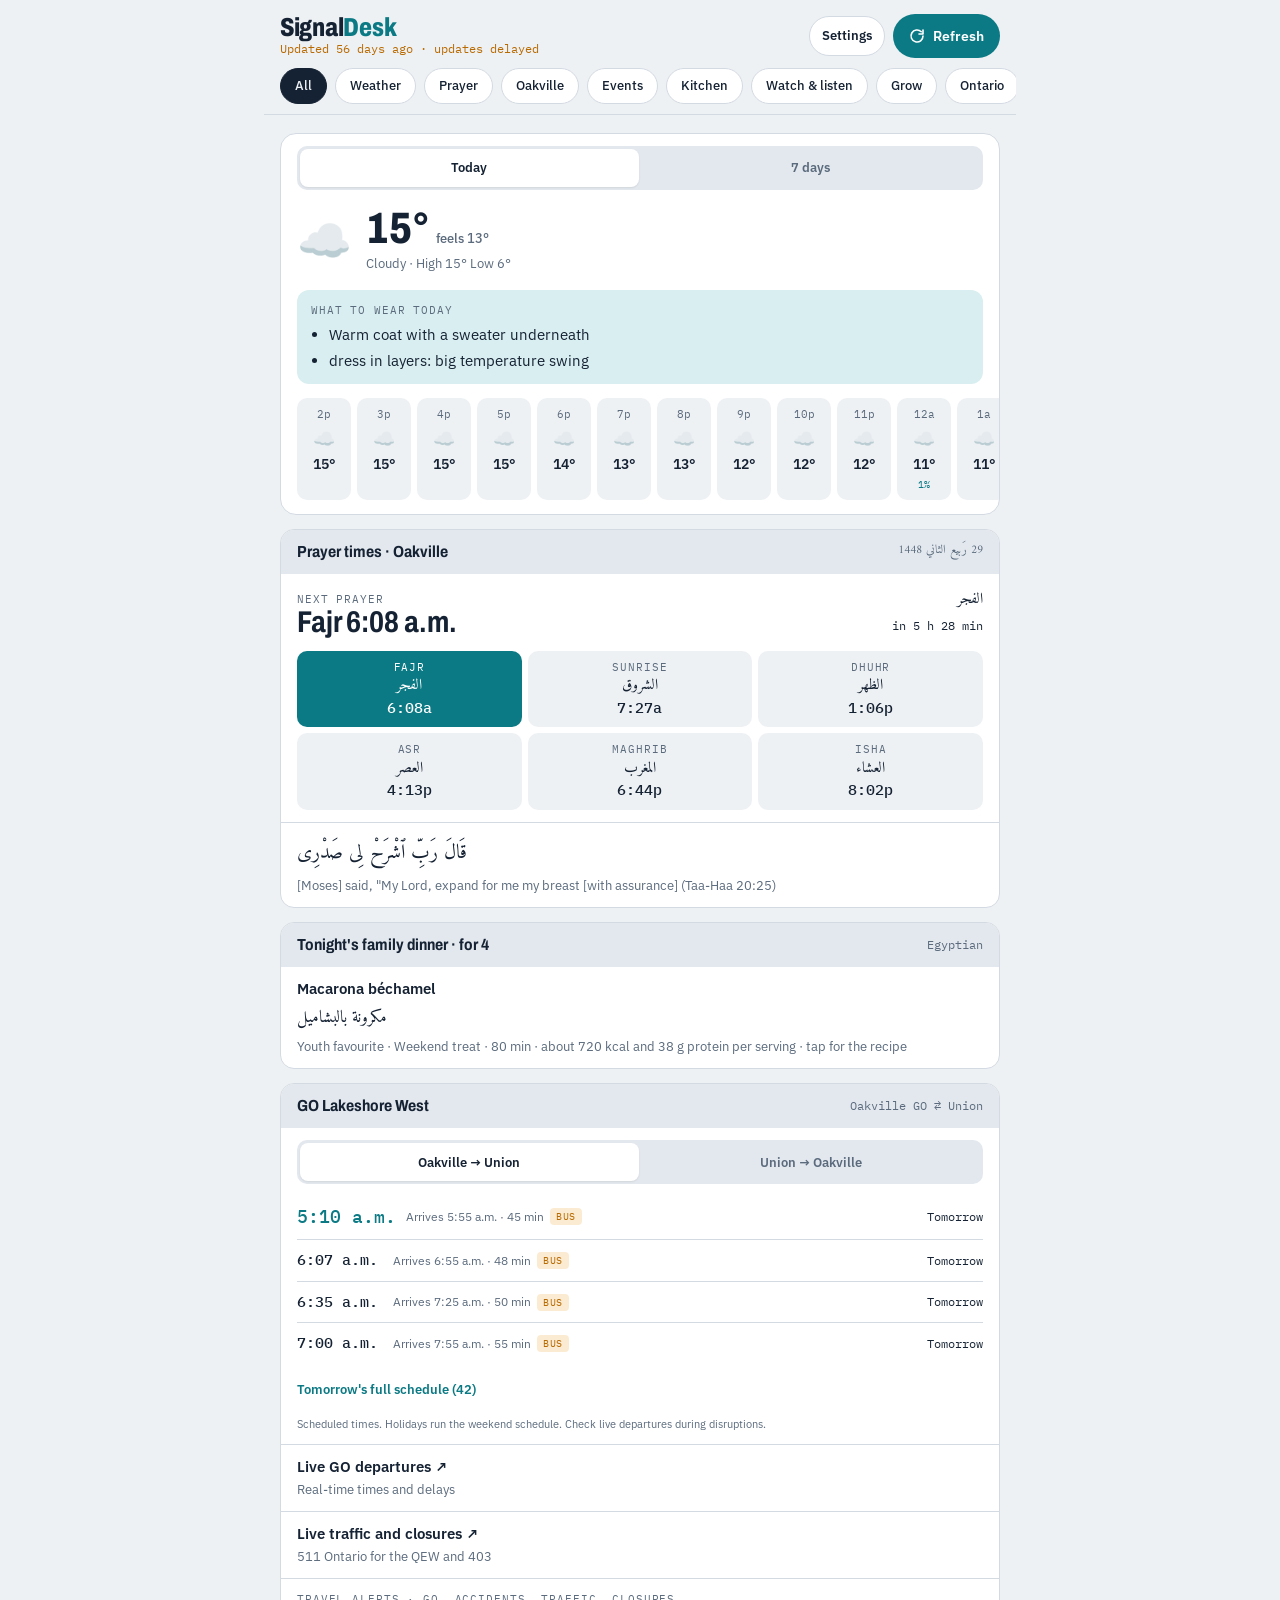
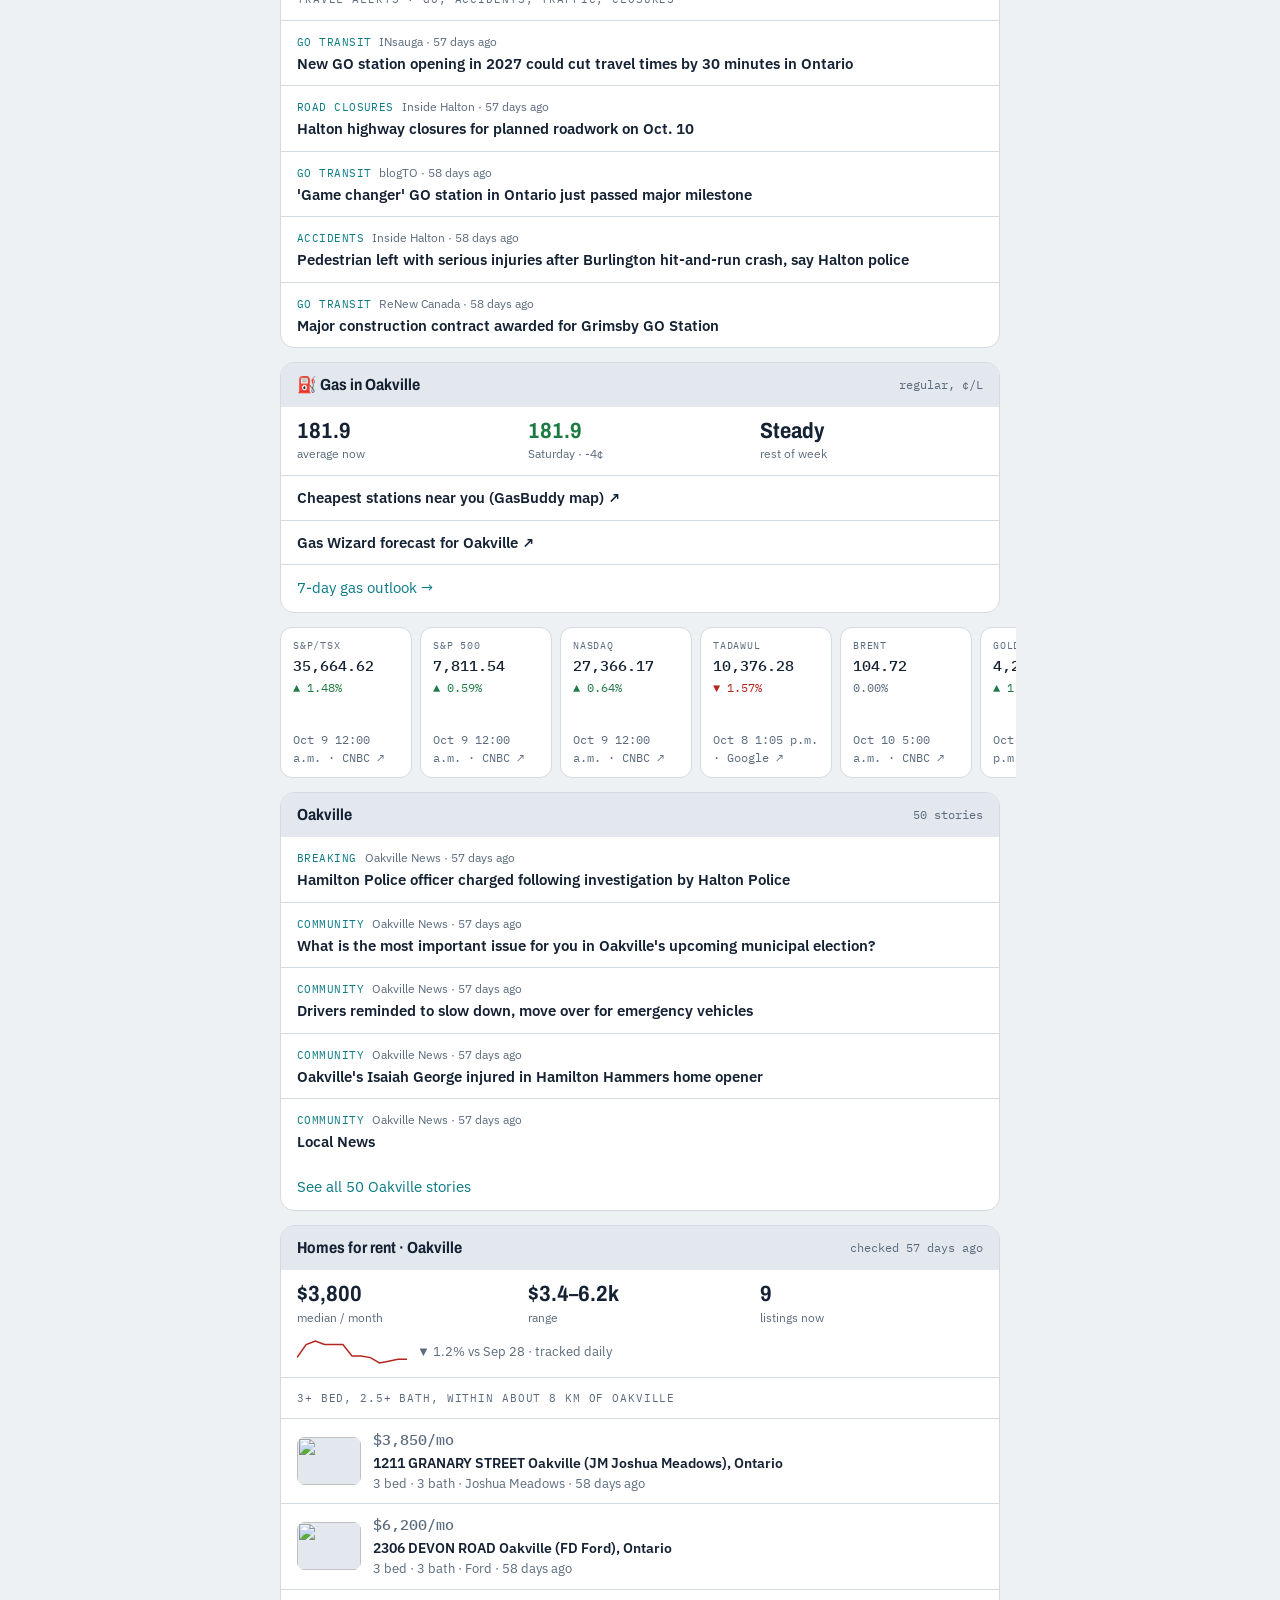
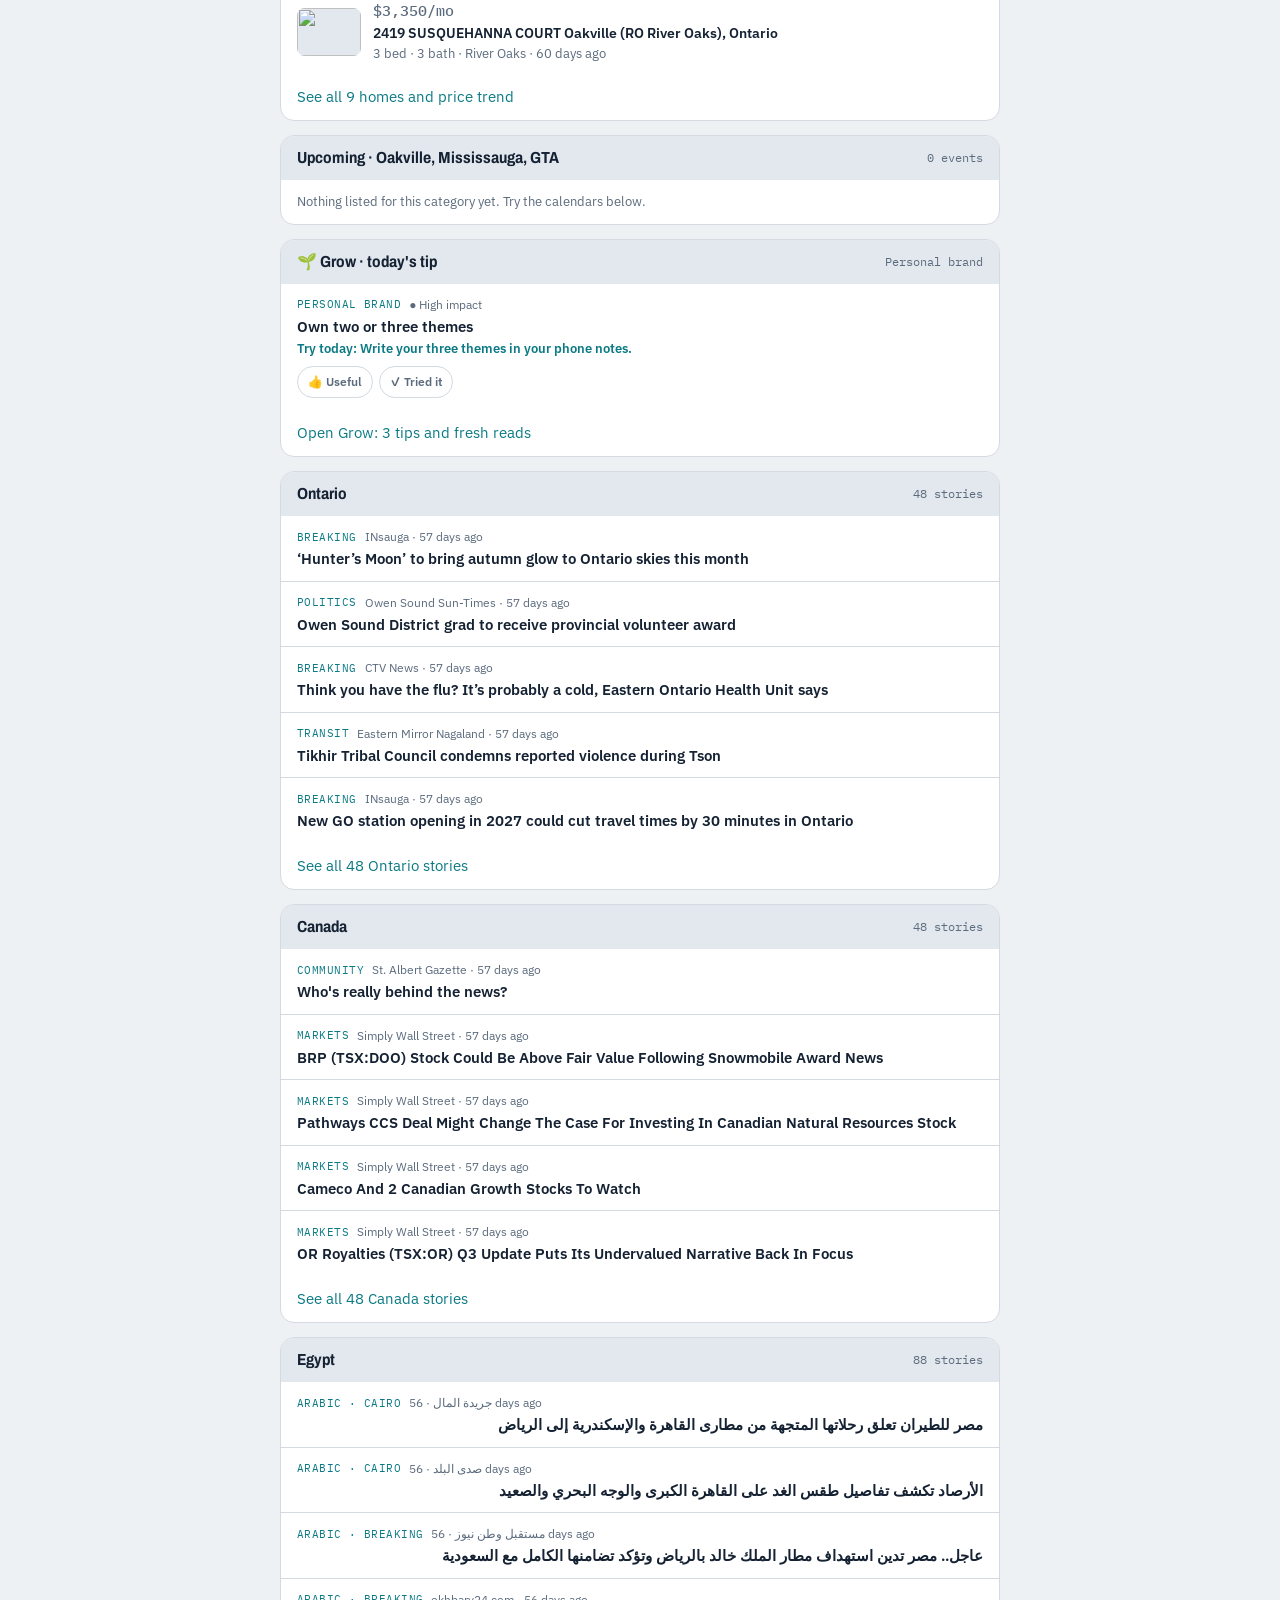
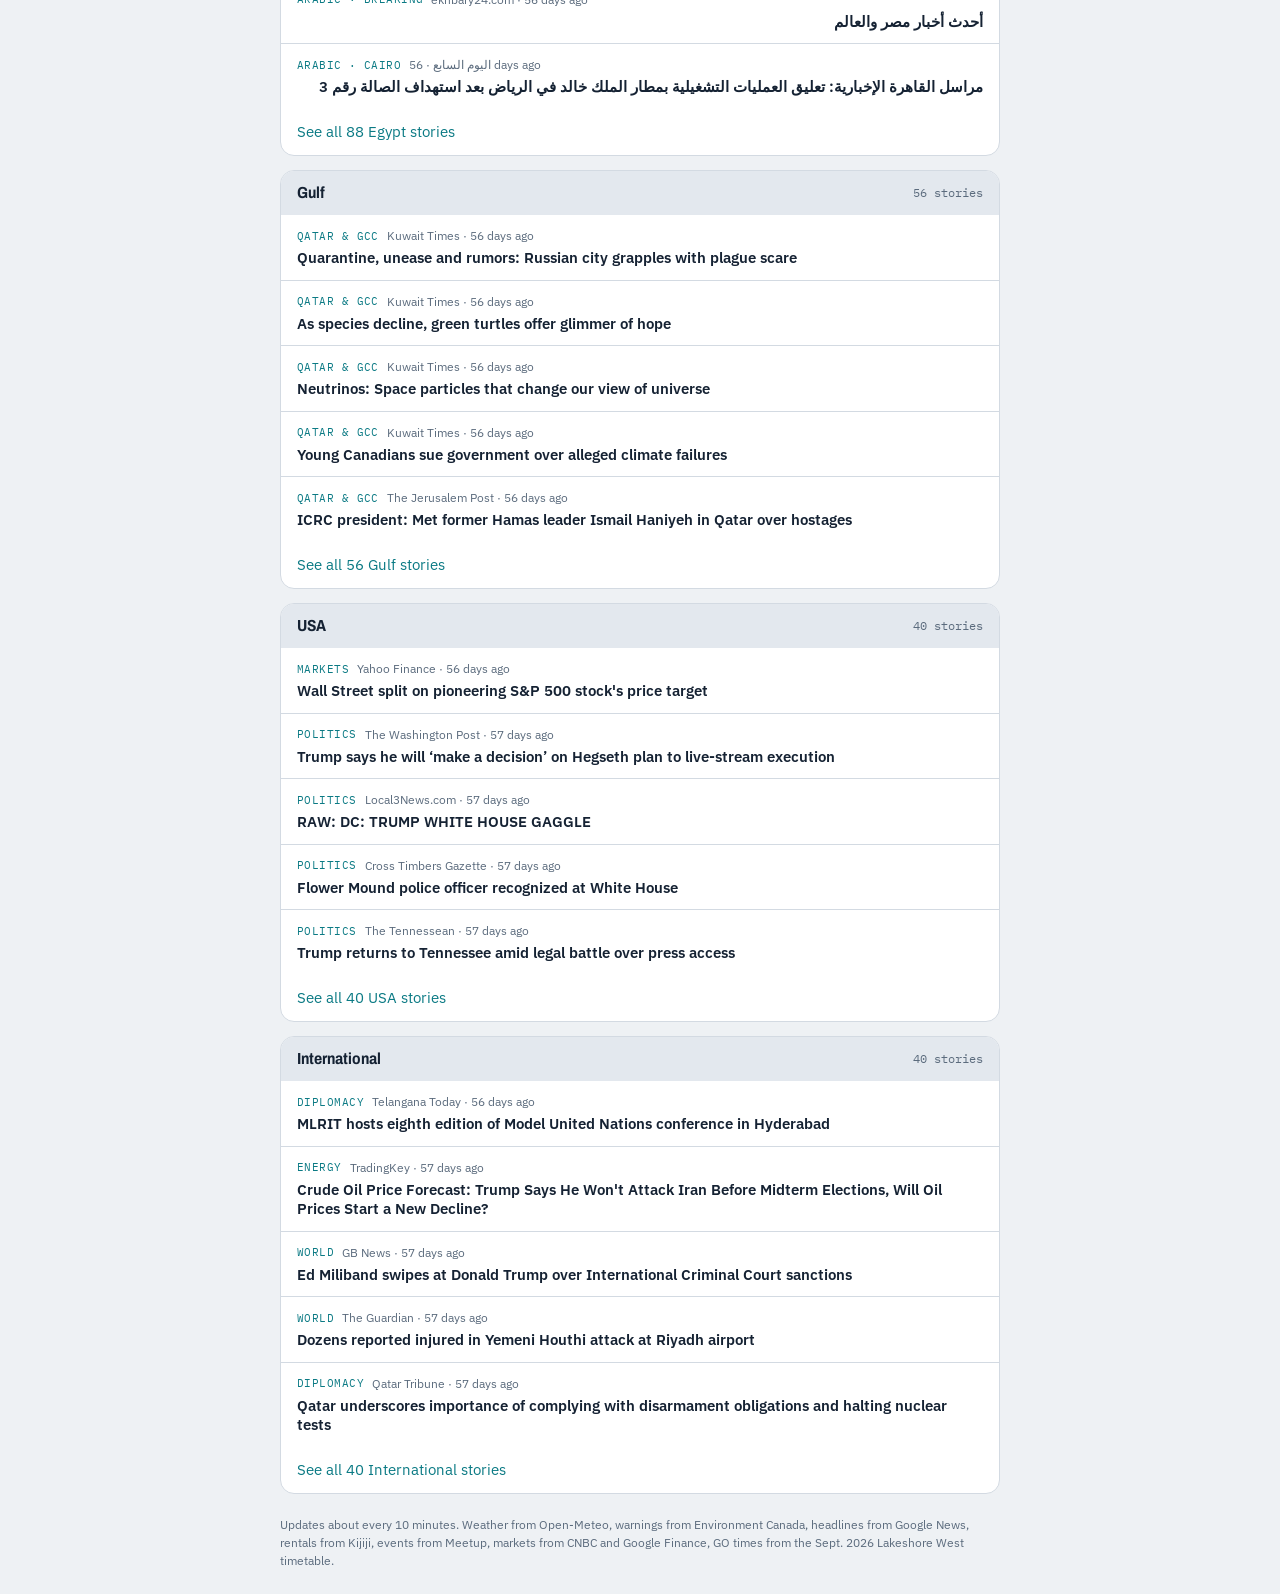
==== commit 95e6b3a3: "Update 2026-10-10T18:34Z" ====
--- a/index.html
+++ b/index.html
@@ -1013,6 +1013,69 @@
   return g;
 }
 
+/* ---------- grow: people-skills playbook + ranked reading (ratings stay on this device) ---------- */
+let growArea = store.get("growArea", "all");
+const growData = () => kc().grow || { areas: [], tips: [] };
+const tried = () => store.get("growTried", {});
+const SRC_TIER = [[/harvard|hbr/i, 3], [/psychology today|greater good|behavio(u)?ral scientist/i, 3], [/fast company|atlantic|big think/i, 2], [/guardian|bbc|new york times/i, 2], [/^inc|forbes/i, 1]];
+const srcTier = s => { for (const [r, w] of SRC_TIER) if (r.test(s || "")) return w; return 0; };
+const areaW = a => (taste().g || {})[a] || 0;
+const tipScore = t => (t[1] === "High" ? 3 : 1) + areaW(t[0]);
+function growNudge(area, d){ const T = taste(); T.g = T.g || {}; T.g[area] = (T.g[area] || 0) + d; if (!T.g[area]) delete T.g[area]; store.set("taste", T); }
+function growToday(){
+  const G = growData(), dn = (X && X.day_no) || 0, T = tried();
+  const ranked = G.tips.map((t, i) => [t, tipScore(t) * 100 + ((i * 37 + dn * 53) % 97)]).filter(x => !T[x[0][2]]).sort((a, b) => b[1] - a[1]).map(x => x[0]);
+  const out = [], seen = new Set();
+  ranked.forEach(t => { if (out.length < 3 && !seen.has(t[0])){ out.push(t); seen.add(t[0]); } });
+  return out;
+}
+function tipRow(t, compact){
+  const T = tried(), done = !!T[t[2]], R = rates(), useful = R["gt:" + t[2]] === 1;
+  const r = el("div", "hl"); if (done) r.style.opacity = ".55";
+  const m = el("div", "hl-meta"); m.appendChild(el("span", "tag", t[0])); const imp = el("span", "", t[1] === "High" ? "● High impact" : "○ Medium impact"); m.appendChild(imp); r.appendChild(m);
+  r.appendChild(el("span", "hl-title", t[2]));
+  if (!compact) r.appendChild(el("span", "hl-snip", t[3]));
+  const tr = el("span", "hl-snip", "Try today: " + t[4]); tr.style.cssText = "color:var(--accent);font-weight:600"; r.appendChild(tr);
+  const row = el("div", "raterow");
+  const u = el("button", "ratebtn", "👍 Useful"); u.type = "button"; u.setAttribute("aria-pressed", String(useful));
+  u.onclick = () => { const R2 = rates(); if (useful){ delete R2["gt:" + t[2]]; growNudge(t[0], -1); } else { R2["gt:" + t[2]] = 1; growNudge(t[0], 1); } store.set("rate", R2); render(); };
+  const d = el("button", "ratebtn", done ? "✓ Tried · undo" : "✓ Tried it"); d.type = "button"; d.setAttribute("aria-pressed", String(done));
+  d.onclick = () => { const T2 = tried(); if (done) delete T2[t[2]]; else T2[t[2]] = Date.now(); store.set("growTried", T2); render(); };
+  row.appendChild(u); row.appendChild(d); r.appendChild(row);
+  return r;
+}
+function growReads(){
+  const R = rates(), now = Date.now() / 1000;
+  return ((D.headlines || {}).grow || []).filter(it => R["gr:" + it.l] !== -1 && (growArea === "all" || it.a === growArea)).map(it => {
+    const age = (now - it.ts) / 86400, rec = age <= 3 ? 3 : age <= 7 ? 2 : age <= 14 ? 1 : 0;
+    return Object.assign({ sc: srcTier(it.s) * 2 + areaW(it.a) * 2 + rec + (R["gr:" + it.l] === 1 ? 2 : 0) }, it);
+  }).sort((a, b) => b.sc - a.sc || b.ts - a.ts);
+}
+function growMini(){
+  const t = growToday()[0]; if (!t) return null;
+  const g = grp("🌱 Grow · today's tip", t[0]); g.appendChild(tipRow(t, true));
+  const more = el("button", "hl", "Open Grow: 3 tips and fresh reads"); more.type = "button"; more.style.cssText = "border:0;background:transparent;text-align:left;color:var(--accent);font-weight:600;font:inherit;cursor:pointer;width:100%"; more.onclick = () => go("grow"); g.appendChild(more);
+  return g;
+}
+function growView(){
+  const G = growData(), out = [];
+  const td = grp("Today's 3", "one per area · new mix daily"); growToday().forEach(t => td.appendChild(tipRow(t, false))); out.push(td);
+  const sub = el("div", "subrail"); [["all", "All areas"], ...G.areas].forEach(([k, l]) => { const b = el("button", "chip", l); b.type = "button"; b.setAttribute("aria-pressed", String(growArea === k)); b.onclick = () => { growArea = k; store.set("growArea", k); render(); }; sub.appendChild(b); }); out.push(sub);
+  const T = tried(), tips = G.tips.filter(t => growArea === "all" || t[0] === growArea).sort((a, b) => (T[a[2]] ? 1 : 0) - (T[b[2]] ? 1 : 0) || tipScore(b) - tipScore(a));
+  const pb = grp("Playbook", tips.filter(t => T[t[2]]).length + "/" + tips.length + " tried · ranked by impact"); tips.slice(0, growArea === "all" ? 10 : 20).forEach(t => pb.appendChild(tipRow(t, false)));
+  if (growArea === "all" && tips.length > 10){ const n = el("div", "hl"); n.appendChild(el("span", "hl-snip", "Pick an area above to see all " + tips.length + " tips.")); pb.appendChild(n); }
+  out.push(pb);
+  const reads = growReads(), rg = grp("Fresh reads", reads.length ? "ranked by importance · last 30 days" : "");
+  if (!reads.length) rg.appendChild(el("div", "empty", "New articles arrive with the next refresh."));
+  reads.slice(0, 15).forEach(it => { const w = el("div", ""); w.style.borderTop = "1px solid var(--line)"; const a = item(it); a.style.borderTop = "0"; w.appendChild(a);
+    const lvl = it.sc >= 9 ? "●●●" : it.sc >= 5 ? "●●○" : "●○○"; const imp = el("span", "", "Importance " + lvl); imp.style.cssText = "font-size:12px;color:var(--muted);padding:0 16px"; w.appendChild(imp);
+    const rr = rateRow("gr:" + it.l, v => { const R2 = rates(), old = R2["gr:" + it.l] || 0; if (old === v) v = 0; growNudge(it.a, v - old); if (v) R2["gr:" + it.l] = v; else delete R2["gr:" + it.l]; store.set("rate", R2); render(); }); rr.style.padding = "4px 16px 10px"; w.appendChild(rr); rg.appendChild(w); });
+  out.push(rg);
+  const tl = tasteLine(taste().g || {}); if (tl){ const tg = grp("Your focus", "from your 👍 and 👎"); tg.appendChild(tl); out.push(tg); }
+  const n = el("div", "hl"); n.appendChild(el("span", "hl-snip", "Tips are ranked by impact; reads by source quality, freshness and the areas you mark useful. Your marks stay on this phone.")); const ng = grp("How this works", ""); ng.appendChild(n); out.push(ng);
+  return out;
+}
+
 function funView(){
   if (!X) return [el("div", "empty", "Loading…")];
   const C = kc(), dn = X.day_no || 0, out = [];
@@ -1163,12 +1226,14 @@
     D.topics.filter(t => visible(t.id) && !t.in_markets).forEach(t => {
       if (t.id === "homes" && D.rentals) add(homesCard(true));
       else if (t.id === "events" && D.events) add(eventsCard(5));
+      else if (t.id === "grow") add(growMini());
       else add(topicGroup(t, 5));
     });
   } else if (view === "weather") add(weatherCard(true));
   else if (view === "faith"){ add(prayerCard(true)); add(ayahCard()); }
   else if (view === "kitchen"){ add(kitchenView()); }
   else if (view === "fun"){ funView().forEach(add); }
+  else if (view === "grow"){ growView().forEach(add); }
   else if (view === "markets"){ add(mkTabs()); if (mkTab === "biz") bizView().forEach(add); else { add(watchCard()); add(marketsStrip()); add(marketRead()); add(marketDetail()); add(ratesCard()); add(housingCard()); add(marketNews()); add(marketsTable()); } }
   else {
     const t = topic(view);
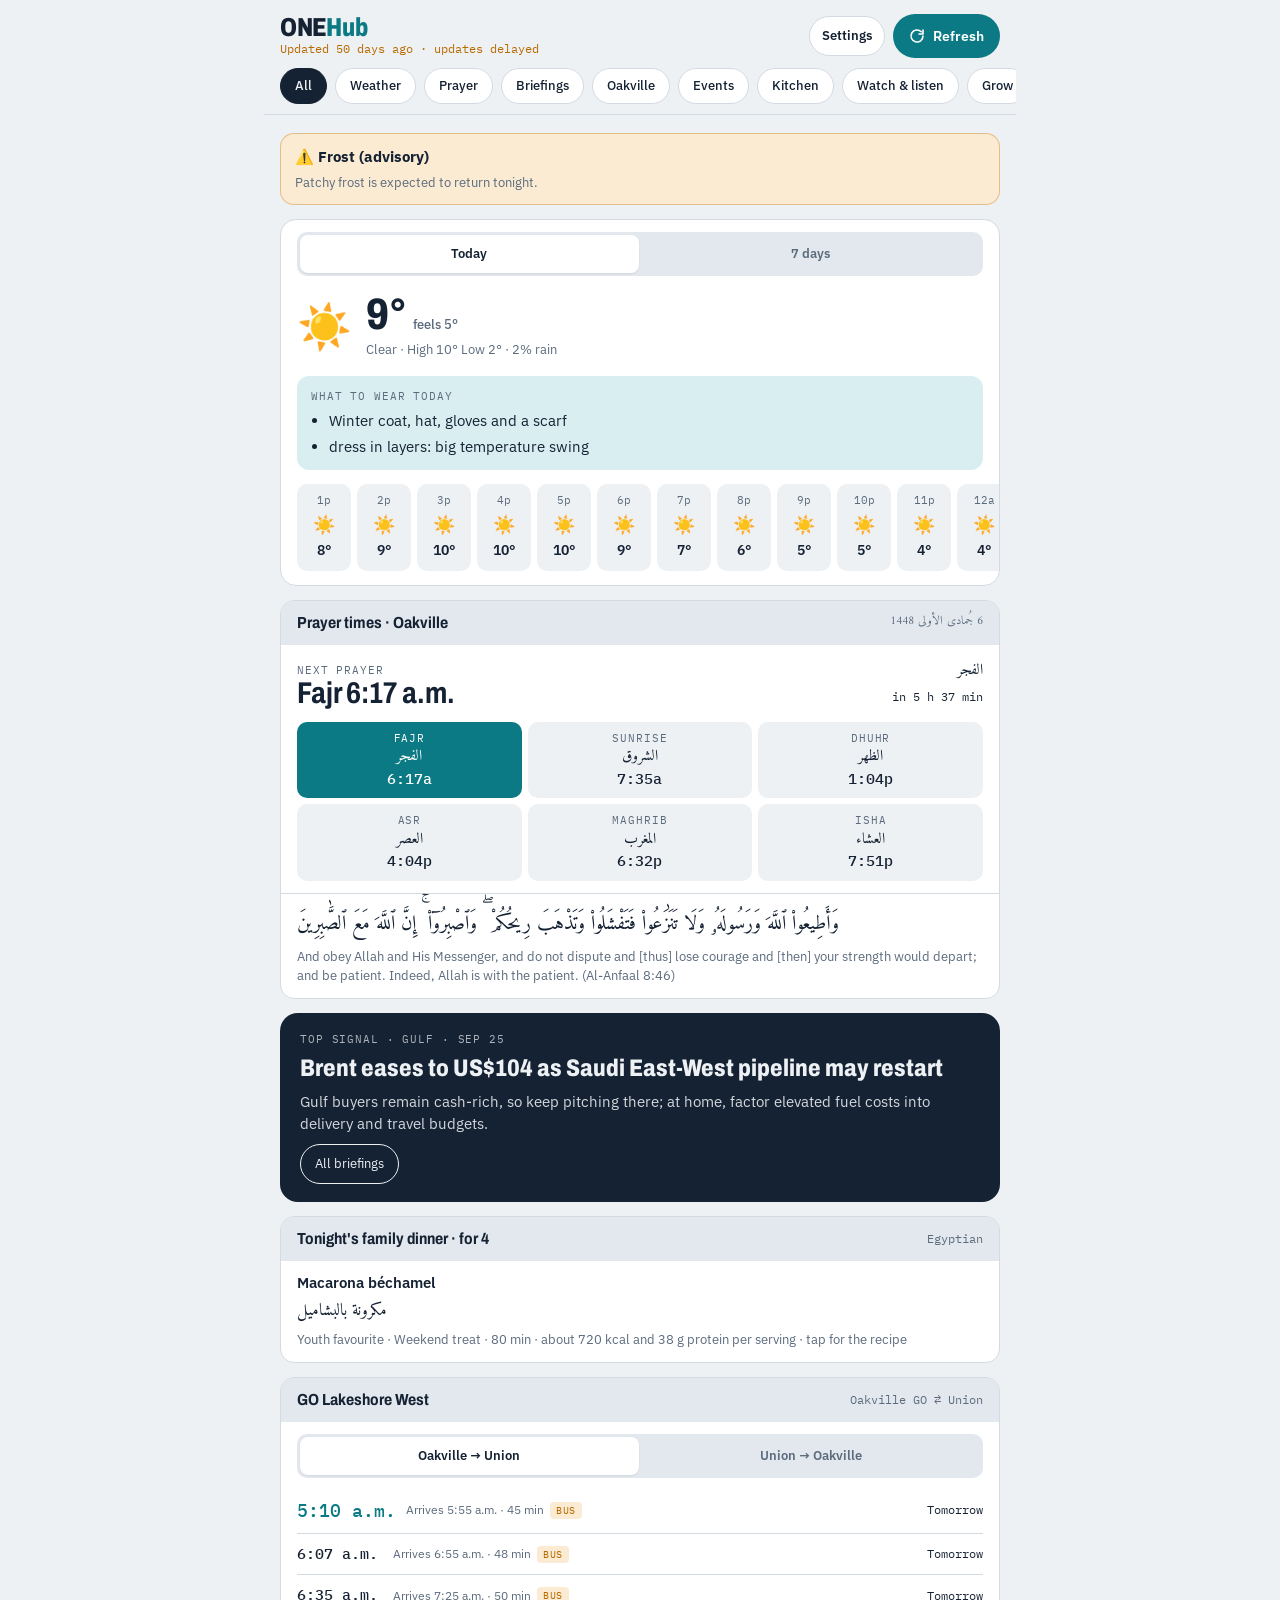
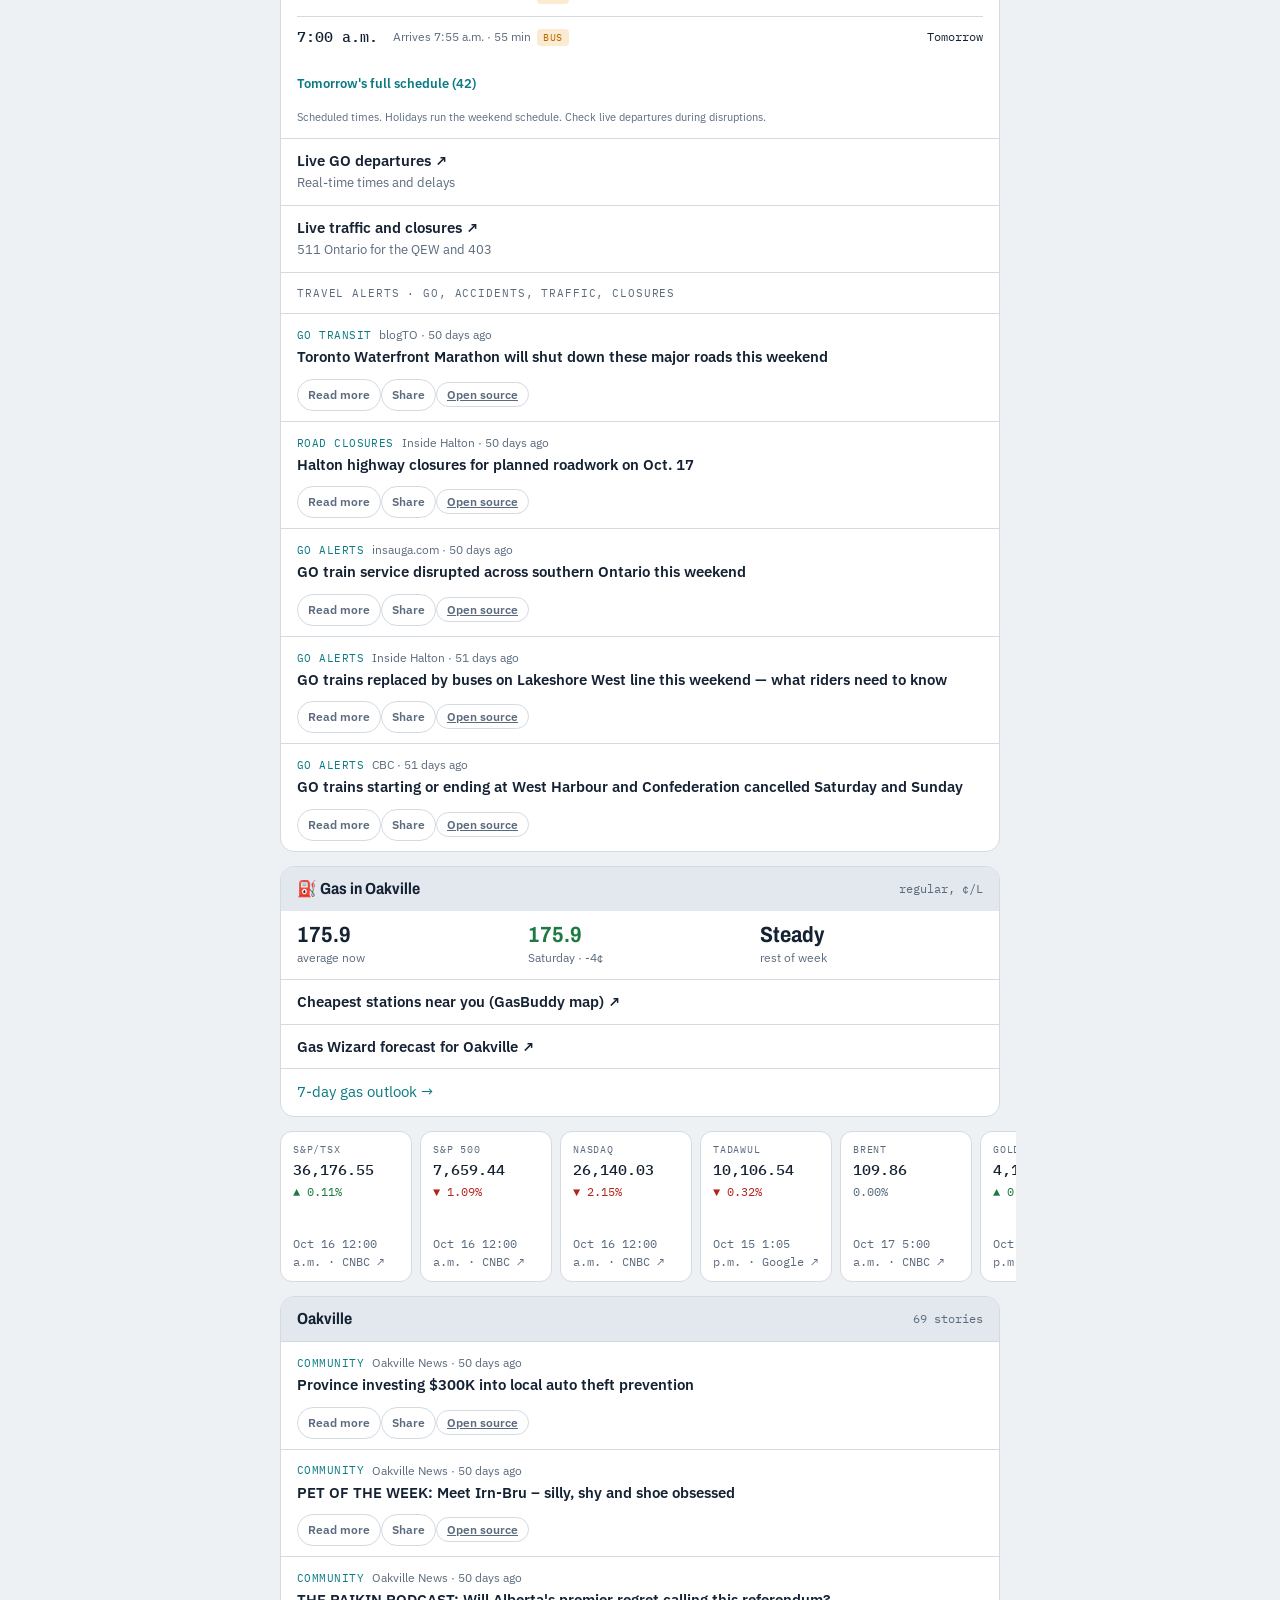
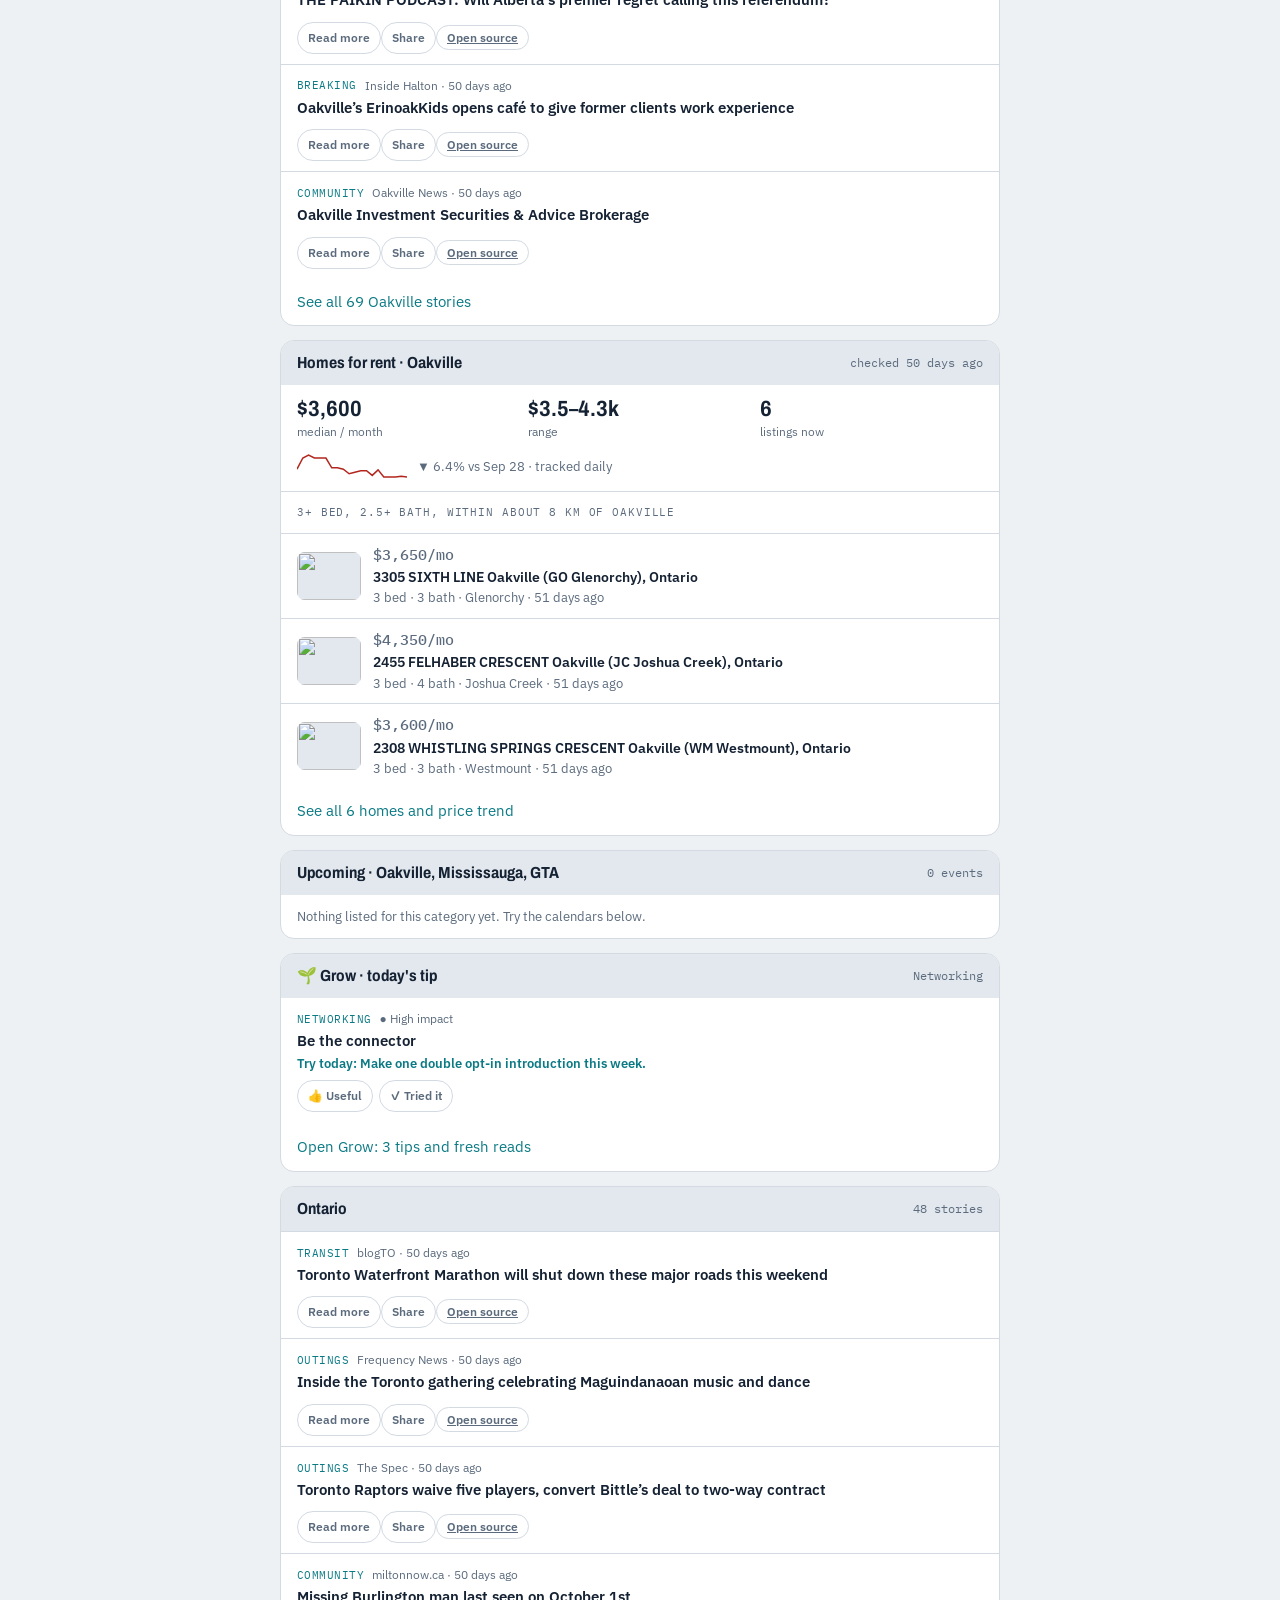
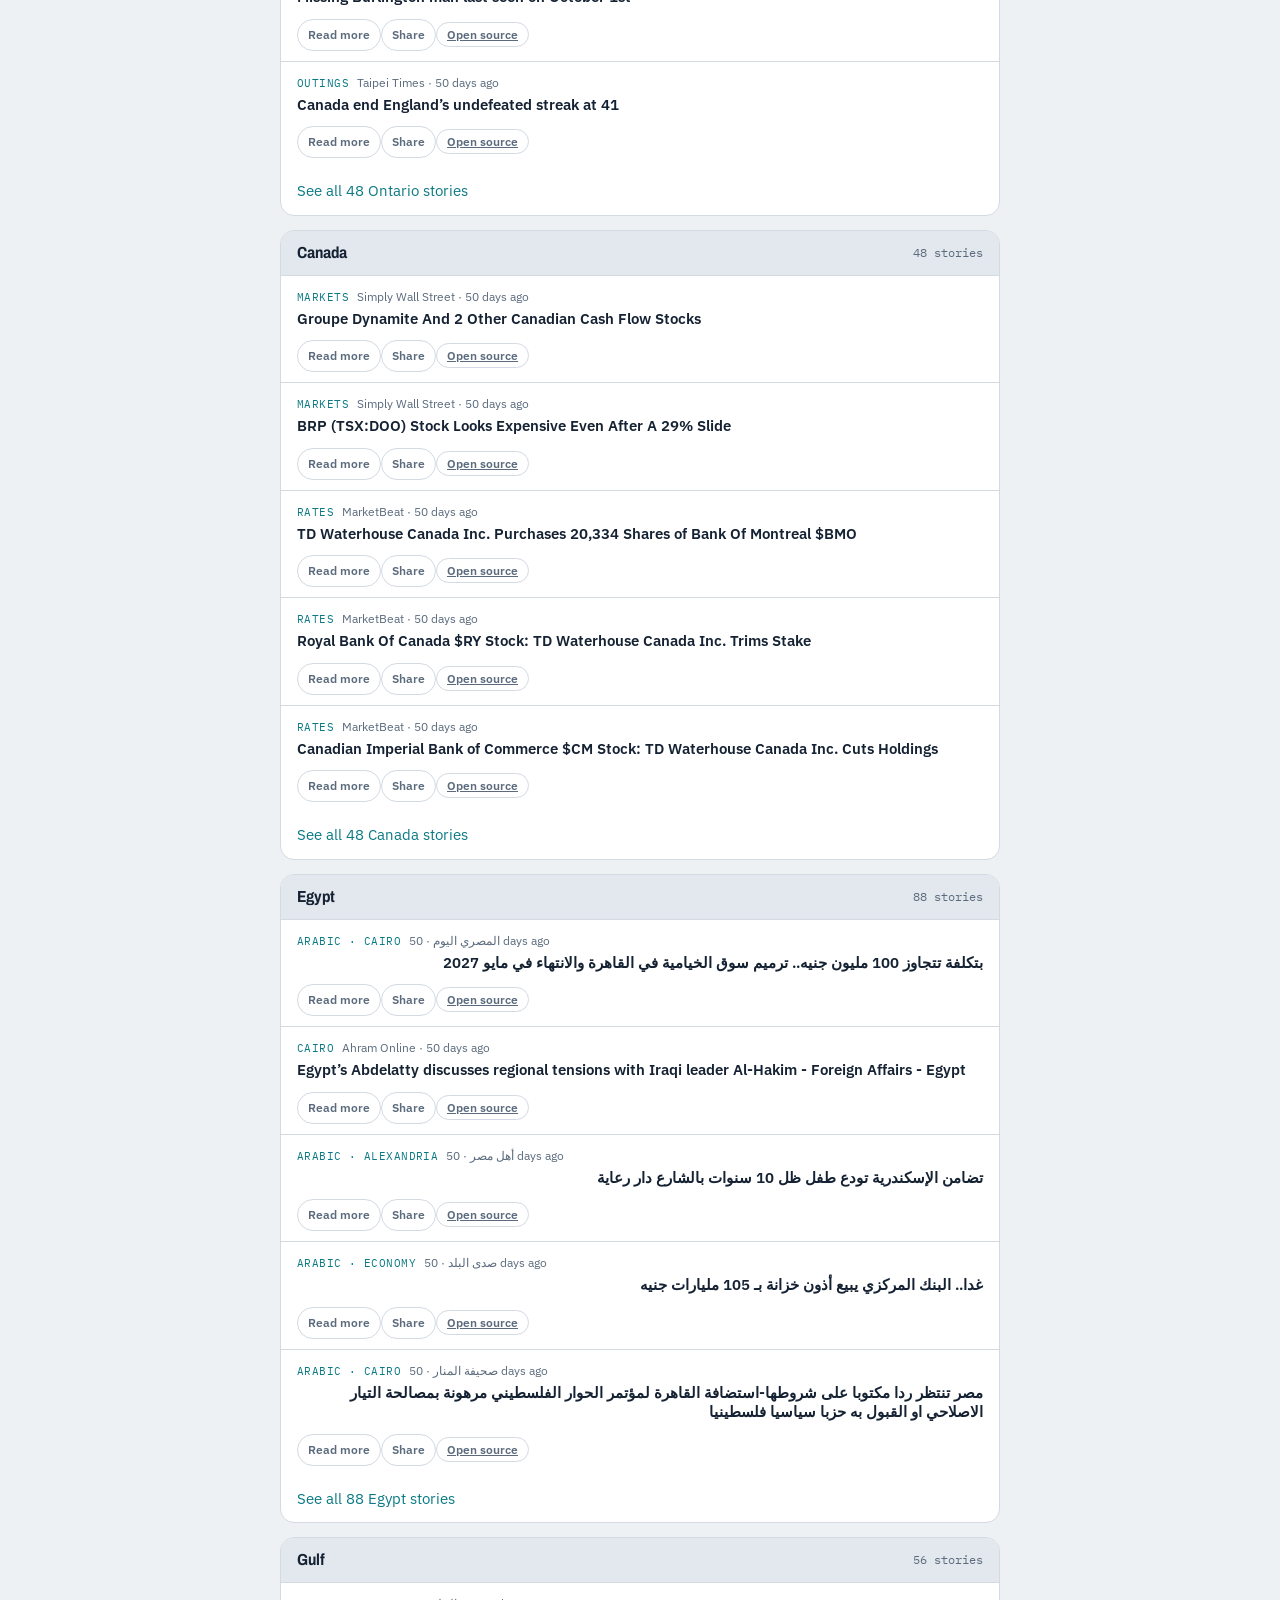
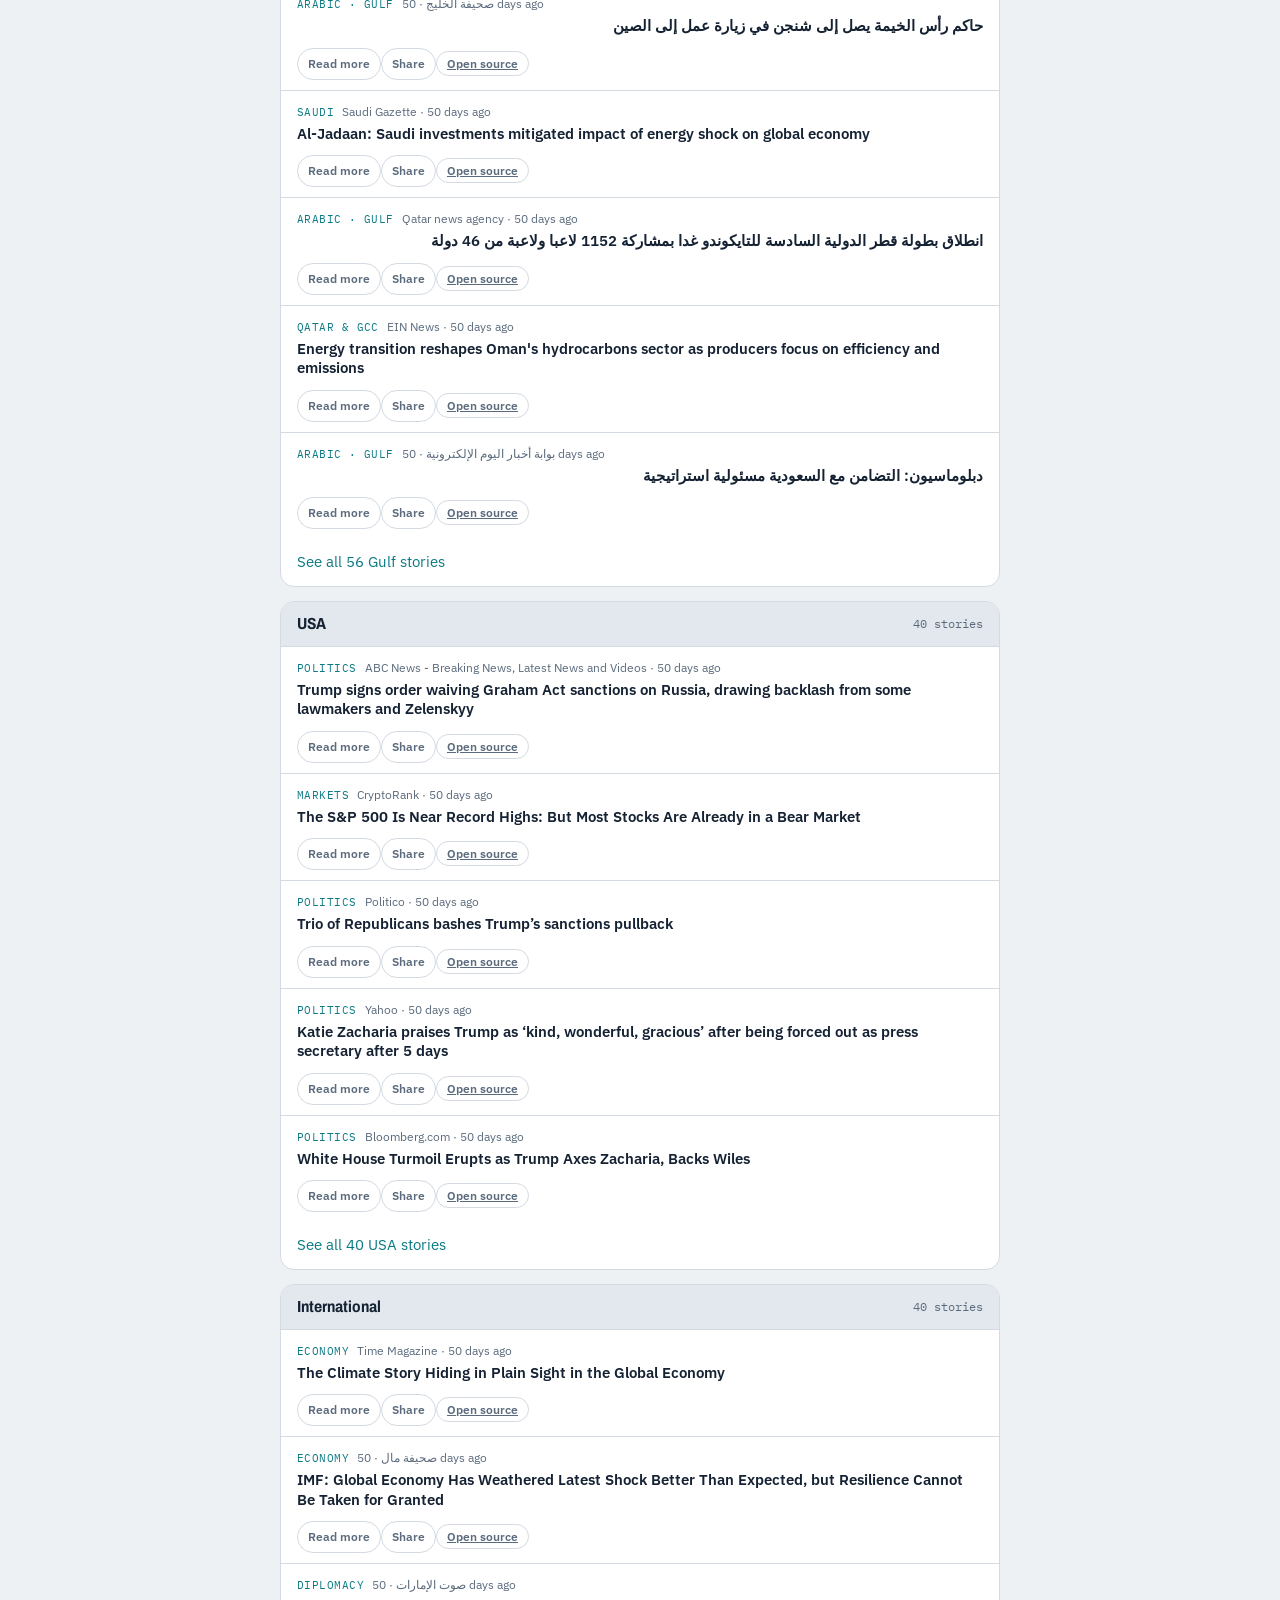
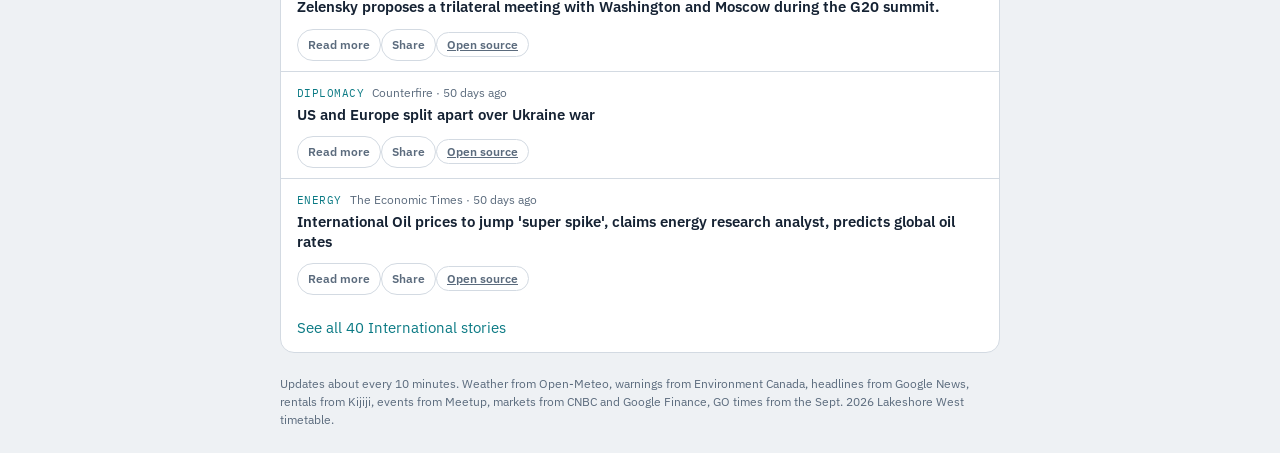
==== commit 9453a455: "Update 2026-10-17T17:54Z" ====
--- a/index.html
+++ b/index.html
@@ -3,11 +3,11 @@
 <head>
 <meta charset="utf-8">
 <meta name="viewport" content="width=device-width, initial-scale=1, viewport-fit=cover">
-<title>Signal Desk</title>
-<meta name="description" content="Oakville weather, GO trains, markets and news for the family.">
+<title>ONE Hub</title>
+<meta name="description" content="ONE Hub: Oakville weather, prayer, GO trains, briefings, economy, markets and news for the family.">
 <meta name="apple-mobile-web-app-capable" content="yes">
 <meta name="mobile-web-app-capable" content="yes">
-<meta name="apple-mobile-web-app-title" content="Signal Desk">
+<meta name="apple-mobile-web-app-title" content="ONE Hub">
 <meta name="apple-mobile-web-app-status-bar-style" content="default">
 <meta name="theme-color" content="#0B7A84">
 <link rel="apple-touch-icon" href="apple-touch-icon.png">
@@ -104,6 +104,41 @@
 
 footer{font-size:12px;color:var(--muted);display:flex;flex-direction:column;gap:6px;padding-top:4px}
 @media (prefers-reduced-motion:reduce){.refresh.spin svg{animation:none}}
+/* ONE Hub: briefings and economy */
+.lead{background:var(--ink);color:var(--bg);border-radius:18px;padding:18px 20px;display:flex;flex-direction:column;gap:8px}
+.lead .label{color:inherit;opacity:.7}
+.lead h2{font-family:var(--display);font-stretch:82%;font-weight:800;font-size:24px;line-height:1.15;margin:0;text-wrap:balance}
+.lead p{margin:0;opacity:.88}
+.lead button{align-self:flex-start;background:transparent;border:1px solid currentColor;border-radius:999px;padding:8px 14px;font:inherit;font-size:13px;color:inherit;min-height:40px;cursor:pointer}
+.bhead{border-radius:14px}
+.bcard{background:var(--surface);border:1px solid var(--line);border-radius:14px;overflow:hidden}
+.bcard summary{list-style:none;padding:14px 16px;display:flex;flex-direction:column;gap:6px;cursor:pointer}
+.bcard summary::-webkit-details-marker{display:none}
+.bcard h4{font-family:var(--display);font-stretch:85%;font-weight:700;font-size:19px;line-height:1.2;margin:0;text-wrap:balance}
+.bsum{margin:0}
+.bmore{font-size:12px;color:var(--muted)}
+.bcard[open] .bmore{display:none}
+.bbody{padding:14px 16px 16px;display:flex;flex-direction:column;gap:14px;border-top:1px solid var(--line)}
+.bblock{display:flex;flex-direction:column;gap:4px}
+.bblock p{margin:0}
+.bblock.angle{background:var(--accent-soft);border-radius:10px;padding:12px}
+.bsrc{color:var(--accent);font-weight:500;text-decoration:none;overflow-wrap:anywhere}
+.players{display:flex;flex-wrap:wrap;gap:6px}
+.players span{font-size:13px;background:var(--surface-2);border-radius:6px;padding:3px 8px}
+.opp{display:inline-flex;align-items:center;gap:6px;font-family:var(--mono);font-size:11px;color:var(--muted)}
+.dots{display:inline-flex;gap:3px}
+.dots i{width:8px;height:8px;border-radius:2px;background:var(--surface-2)}
+.dots i.on{background:var(--accent)}
+.kcard{display:flex;flex-direction:column;gap:3px;padding:12px 16px;border-top:1px solid var(--line);min-width:0}
+.group-head + .kcard{border-top:0}
+.kname{font-size:13px;color:var(--muted)}
+.kval{font-family:var(--mono);font-size:20px;font-weight:500;font-variant-numeric:tabular-nums}
+.kval.todo{font-family:var(--body);font-size:14px;font-weight:600;color:var(--amber)}
+.ktrend{font-family:var(--mono);font-size:12px;color:var(--muted)}
+.kmeta{font-size:12px;color:var(--muted);margin:0}
+.kmeta a{color:var(--accent);font-weight:500;text-decoration:none}
+.kgo{align-self:flex-start;border:0;background:transparent;color:var(--accent);font:inherit;font-size:13px;font-weight:600;padding:4px 0;cursor:pointer}
+.kval.live{font-family:var(--body);font-size:14px;font-weight:600;color:var(--accent)}
 
 [hidden]{display:none!important}
 html{-webkit-text-size-adjust:100%}
@@ -260,7 +295,7 @@
   <header class="bar">
     <div class="bar-row">
       <div>
-        <div class="brand">Signal<span>Desk</span></div>
+        <div class="brand">ONE<span>Hub</span></div>
         <div class="stamp" id="stamp">Loading…</div>
       </div>
       <div class="topbtns">
@@ -332,10 +367,11 @@
 const TRAVEL = ["GO alerts", "Accidents", "Traffic", "Road closures", "GO Transit", "Transit"];
 let X = null, faithLang = store.get("faithLang", "both"), kLang = store.get("kLang", "en"), kServ = store.get("kServ", 4), kPick = null, podTab = "ca", surahAll = false;
 let angle = "all", wxTab = store.get("wxTab", "today");
+let B = null, K = null, ecoRegion = store.get("ecoRegion", "canada"), bTopic = "all";
 let D = null, view = store.get("view", "all"), goDir = store.get("goDir", "east"), hidden = new Set(store.get("hidden", []));
 
 function ago(sec){ const m = Math.round((Date.now() / 1000 - sec) / 60); if (m < 60) return Math.max(m, 1) + " min ago"; const h = Math.round(m / 60); if (h < 48) return h + " h ago"; return Math.round(h / 24) + " days ago"; }
-function sections(){ const s = [{ id: "weather", name: "Weather" }, { id: "faith", name: "Prayer" }]; (D ? D.topics : []).filter(t => !t.in_markets && t.id !== "homes").forEach(t => { s.push(t); if (t.id === "events"){ s.push({ id: "kitchen", name: "Kitchen" }); s.push({ id: "fun", name: "Watch & listen" }); } }); if (!s.some(x => x.id === "kitchen")){ s.push({ id: "kitchen", name: "Kitchen" }); s.push({ id: "fun", name: "Watch & listen" }); } s.push({ id: "markets", name: "Markets" }); return s; }
+function sections(){ const s = [{ id: "weather", name: "Weather" }, { id: "faith", name: "Prayer" }, { id: "briefings", name: "Briefings" }]; (D ? D.topics : []).filter(t => !t.in_markets && t.id !== "homes").forEach(t => { s.push(t); if (t.id === "events"){ s.push({ id: "kitchen", name: "Kitchen" }); s.push({ id: "fun", name: "Watch & listen" }); } }); if (!s.some(x => x.id === "kitchen")){ s.push({ id: "kitchen", name: "Kitchen" }); s.push({ id: "fun", name: "Watch & listen" }); } s.push({ id: "economy", name: "Economy" }); s.push({ id: "markets", name: "Markets" }); return s; }
 function visible(id){ return !hidden.has(id); }
 
 function toast(msg){ const t = el("div", "toast", msg); document.body.appendChild(t); setTimeout(() => t.remove(), 2600); }
@@ -346,6 +382,7 @@
     const r = await fetch("data.json?t=" + (force ? Date.now() : Math.floor(Date.now() / 60000)), { cache: "no-store" });
     if (!r.ok) throw new Error(r.status);
     D = await r.json();
+    try { const [rb, rk] = await Promise.all([fetch("briefings.json?t=" + Math.floor(Date.now() / 600000), { cache: "no-store" }), fetch("kpis.json?t=" + Math.floor(Date.now() / 600000), { cache: "no-store" })]); if (rb.ok) B = await rb.json(); if (rk.ok) K = await rk.json(); } catch(_) {}
     try { const r2 = await fetch("extras.json?t=" + (force ? Date.now() : Math.floor(Date.now() / 600000)), { cache: "no-store" }); if (r2.ok) X = await r2.json(); } catch(_) {}
     render();
     if (force) toast(before && D.generated === before ? "Already the latest · updated " + ago(D.generated) : "Updated · " + ago(D.generated));
@@ -445,13 +482,27 @@
     .map(([dep, arr, bus]) => ({ dep, arr, bus: bus === "B", dur: ((toMin(arr) - toMin(dep)) + 1440) % 1440 }));
 }
 function fmt12(t){ let [h, m] = t.split(":").map(Number); h = h % 24; const ap = h >= 12 ? "p.m." : "a.m."; h = h % 12 || 12; return h + ":" + String(m).padStart(2, "0") + " " + ap; }
+function shareItem(it){
+  const data = { title: it.t, text: it.t + (it.s ? " · " + it.s : ""), url: it.l };
+  if (navigator.share){ navigator.share(data).catch(() => {}); return; }
+  navigator.clipboard.writeText(it.l).then(() => toast("Link copied")).catch(() => toast(it.l));
+}
 function item(it){
-  const a = el("a", "hl"); a.href = it.l; a.target = "_blank"; a.rel = "noopener";
+  const w = el("div", ""), a = el("a", "hl"); a.href = it.l; a.target = "_blank"; a.rel = "noopener";
   const m = el("div", "hl-meta"); m.appendChild(el("span", "tag", it.a));
   if (Date.now() / 1000 - it.ts < 6 * 3600) m.appendChild(el("span", "new", "New"));
   m.appendChild(el("span", "", (it.s || "") + " · " + ago(it.ts)));
   a.appendChild(m); const tt = el("span", "hl-title", it.t); tt.dir = "auto"; a.appendChild(tt);
-  return a;
+  w.appendChild(a);
+  const det = el("div", "hl-snip", it.d || "No summary in the feed. Open the source to read the full story."); det.style.cssText = "display:none;padding:0 16px 8px";
+  const bar = el("div", "row"); bar.style.cssText = "padding:0 16px 10px;gap:8px";
+  const more = el("button", "ratebtn", "Read more"); more.type = "button"; more.setAttribute("aria-expanded", "false");
+  more.onclick = () => { const open = det.style.display === "none"; det.style.display = open ? "block" : "none"; more.textContent = open ? "Show less" : "Read more"; more.setAttribute("aria-expanded", String(open)); };
+  const sh = el("button", "ratebtn", "Share"); sh.type = "button"; sh.onclick = () => shareItem(it);
+  const src = el("a", "ratebtn", "Open source"); src.href = it.l; src.target = "_blank"; src.rel = "noopener";
+  bar.appendChild(more); bar.appendChild(sh); bar.appendChild(src);
+  w.appendChild(det); w.appendChild(bar);
+  return w;
 }
 function goCard(){
   const g = el("div", "group");
@@ -1219,6 +1270,7 @@
     add(myLinksRow());
     if (visible("weather")) add(weatherCard(false));
     if (visible("faith")) add(faithMini());
+    if (visible("briefings")) add(briefingLead());
     if (visible("kitchen")) add(kitchenMini());
     if (visible("oakville")) add(goCard());
     if (visible("oakville")) add(gasCard(true));
@@ -1231,6 +1283,8 @@
     });
   } else if (view === "weather") add(weatherCard(true));
   else if (view === "faith"){ add(prayerCard(true)); add(ayahCard()); }
+  else if (view === "briefings"){ briefingsView().forEach(add); }
+  else if (view === "economy"){ economyView().forEach(add); }
   else if (view === "kitchen"){ add(kitchenView()); }
   else if (view === "fun"){ funView().forEach(add); }
   else if (view === "grow"){ growView().forEach(add); }
@@ -1253,6 +1307,81 @@
     else if (t.id !== "homes") add(linksGroup(t, "Links"));
     if (t.id === "oakville" && angle === "all"){ const hm = topic("homes"); if (hm && D.rentals){ add(homesCard(false)); add(linksGroup(hm, "Search home listings")); } }
   }
+}
+
+/* ---------- briefings and economy (deep briefings written by the daily sweep) ---------- */
+function bDate(iso){ if (!iso) return ""; const d = new Date(iso.length === 10 ? iso + "T12:00:00" : iso); return isNaN(d) ? iso : d.toLocaleDateString("en-CA", { month: "short", day: "numeric" }); }
+function bDots(n){ const w = el("span", "opp"); w.title = "Opportunity " + n + " of 5"; const d = el("span", "dots"); for (let i = 1; i <= 5; i++){ const x = el("i"); if (i <= n) x.className = "on"; d.appendChild(x); } w.appendChild(d); w.appendChild(document.createTextNode(n + "/5")); return w; }
+function bItems(){ return (B && Array.isArray(B.items)) ? B.items.slice().sort((a, b) => String(b.publishedDate).localeCompare(String(a.publishedDate)) || String(b.addedAt).localeCompare(String(a.addedAt))) : []; }
+function briefCard(b){
+  const det = el("details", "bcard"); det.id = "brief-" + b.id;
+  const s = el("summary");
+  const m = el("div", "hl-meta");
+  m.appendChild(el("span", "tag", (b.topic || "General") + (b.category ? " · " + b.category : "")));
+  if (b.breaking) m.appendChild(el("span", "new", "Breaking"));
+  m.appendChild(el("span", "", bDate(b.publishedDate)));
+  m.appendChild(bDots(Number(b.opportunity) || 0));
+  s.appendChild(m);
+  s.appendChild(el("h4", "", b.headline));
+  s.appendChild(el("p", "bsum", b.summary));
+  s.appendChild(el("span", "bmore", "Tap for the full briefing"));
+  det.appendChild(s);
+  const body = el("div", "bbody");
+  const blk = (label, text, cls) => { if (!text) return; const d = el("div", "bblock" + (cls ? " " + cls : "")); d.appendChild(el("span", "label", label)); d.appendChild(el("p", "", text)); body.appendChild(d); };
+  blk("Context", b.context); blk("Why it matters", b.whyItMatters); blk("Your move", b.salesAngle, "angle");
+  if (Array.isArray(b.keyPlayers) && b.keyPlayers.length){ const d = el("div", "bblock"); d.appendChild(el("span", "label", "Key players")); const p = el("div", "players"); b.keyPlayers.forEach(k => p.appendChild(el("span", "", k))); d.appendChild(p); body.appendChild(d); }
+  if (Array.isArray(b.sources) && b.sources.length){ const d = el("div", "bblock"); d.appendChild(el("span", "label", "Sources")); b.sources.forEach(src => { if (!src || !/^https:\/\//.test(src.url || "")) return; const a = el("a", "bsrc", (src.title || src.url) + " ↗"); a.href = src.url; a.target = "_blank"; a.rel = "noopener"; d.appendChild(a); }); body.appendChild(d); }
+  det.appendChild(body);
+  return det;
+}
+function briefingLead(){
+  const items = bItems(); if (!items.length) return null;
+  const top = items.slice(0, 12).sort((a, b) => (b.breaking ? 1 : 0) - (a.breaking ? 1 : 0) || (Number(b.opportunity) || 0) - (Number(a.opportunity) || 0) || String(b.publishedDate).localeCompare(String(a.publishedDate)))[0];
+  const box = el("div", "lead");
+  box.appendChild(el("span", "label", "Top signal · " + (top.topic || "") + " · " + bDate(top.publishedDate)));
+  box.appendChild(el("h2", "", top.headline));
+  box.appendChild(el("p", "", top.salesAngle || top.summary));
+  const btn = el("button", "", "All briefings"); btn.type = "button";
+  btn.onclick = () => { view = "briefings"; store.set("view", view); render(); window.scrollTo({ top: 0 }); };
+  box.appendChild(btn);
+  return box;
+}
+function briefingsView(){
+  const out = [], items = bItems();
+  if (!items.length){ out.push(el("div", "empty", "No briefings yet. They arrive with the daily deep sweep.")); return out; }
+  const topics = [...new Set(items.map(b => b.topic || "General"))];
+  const sub = el("div", "subrail");
+  ["all", ...topics].forEach(t => { const b = el("button", "chip", t === "all" ? "Everything" : t); b.type = "button"; b.setAttribute("aria-pressed", String(bTopic === t)); b.onclick = () => { bTopic = t; render(); }; sub.appendChild(b); });
+  if (bTopic !== "all" && !topics.includes(bTopic)) bTopic = "all";
+  out.push(sub);
+  const lead = bTopic === "all" ? briefingLead() : null; if (lead){ lead.querySelector("button").remove(); out.push(lead); }
+  const head = el("div", "group-head bhead"); head.appendChild(el("strong", "", bTopic === "all" ? "Deep briefings" : bTopic)); head.appendChild(el("span", "stamp", (B && B.updated ? "Updated " + bDate(B.updated) : "")));
+  out.push(head);
+  items.filter(b => bTopic === "all" || (b.topic || "General") === bTopic).forEach(b => out.push(briefCard(b)));
+  return out;
+}
+function economyView(){
+  const out = [];
+  if (!K || !Array.isArray(K.regions)){ out.push(el("div", "empty", "Economic indicators load with the next update.")); return out; }
+  const sub = el("div", "subrail");
+  K.regions.forEach(r => { const b = el("button", "chip", r.name); b.type = "button"; b.setAttribute("aria-pressed", String(ecoRegion === r.id)); b.onclick = () => { ecoRegion = r.id; store.set("ecoRegion", r.id); render(); }; sub.appendChild(b); });
+  out.push(sub);
+  const r = K.regions.find(x => x.id === ecoRegion) || K.regions[0];
+  const g = el("div", "group");
+  const head = el("div", "group-head"); head.appendChild(el("strong", "", r.name + " economic KPIs")); head.appendChild(el("span", "stamp", K.updated ? "Checked " + bDate(K.updated) : "")); g.appendChild(head);
+  r.kpis.forEach(k => {
+    const c = el("div", "kcard");
+    c.appendChild(el("span", "kname", k.name));
+    c.appendChild(el("span", k.value ? "kval" : (k.link ? "kval live" : "kval todo"), k.value || (k.link ? "Live" : "To source")));
+    if (k.trend) c.appendChild(el("span", "ktrend", k.trend));
+    if (k.url){ const m = el("p", "kmeta"); m.appendChild(document.createTextNode("Source: ")); const a = el("a", "", k.source || "Link"); a.href = k.url; a.target = "_blank"; a.rel = "noopener"; m.appendChild(a); if (k.asof) m.appendChild(document.createTextNode(" · " + k.asof)); c.appendChild(m); }
+    if (k.note) c.appendChild(el("p", "kmeta", k.note));
+    if (k.link && sections().some(s => s.id === k.link)){ const b = el("button", "kgo", "Open " + (sections().find(s => s.id === k.link) || {}).name + " →"); b.type = "button"; b.onclick = () => { view = k.link; store.set("view", view); render(); window.scrollTo({ top: 0 }); }; c.appendChild(b); }
+    g.appendChild(c);
+  });
+  out.push(g);
+  if (K.note) out.push(el("p", "gonote", K.note));
+  return out;
 }
 
 /* ---------- settings ---------- */
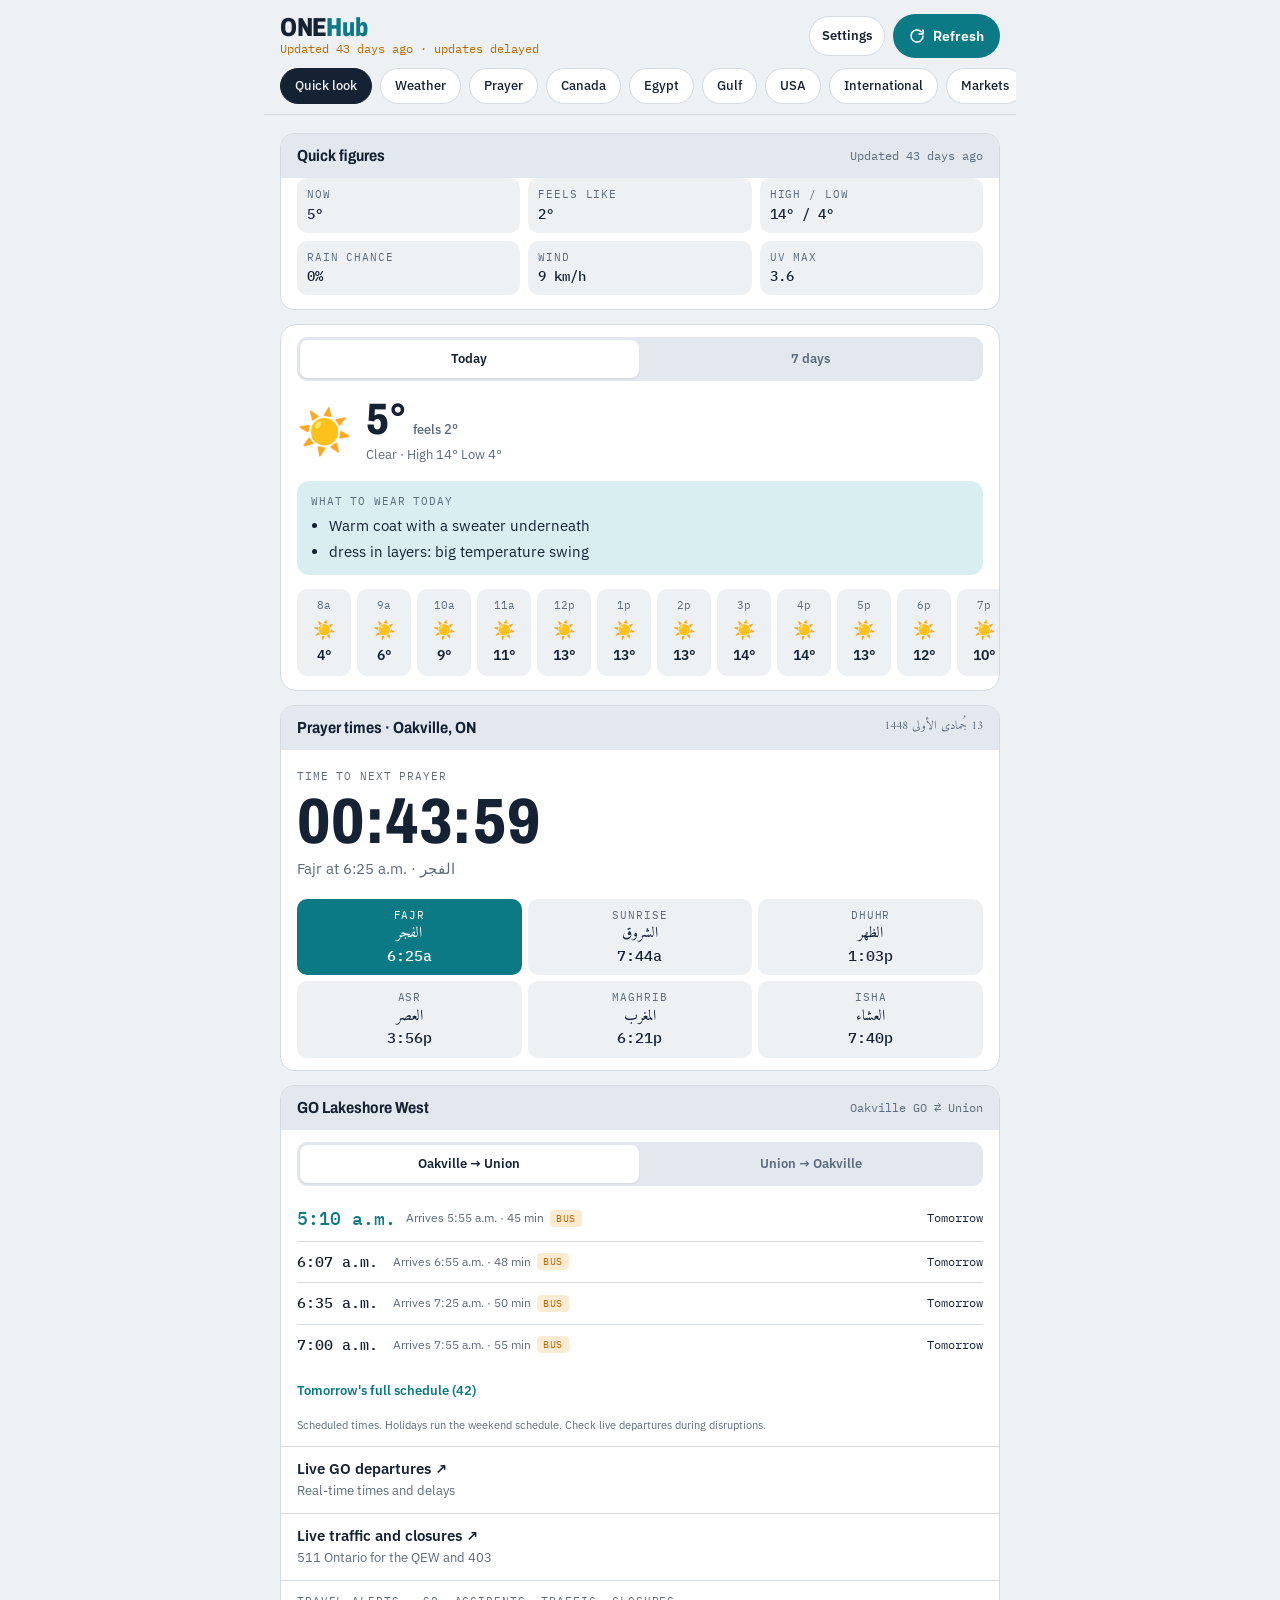
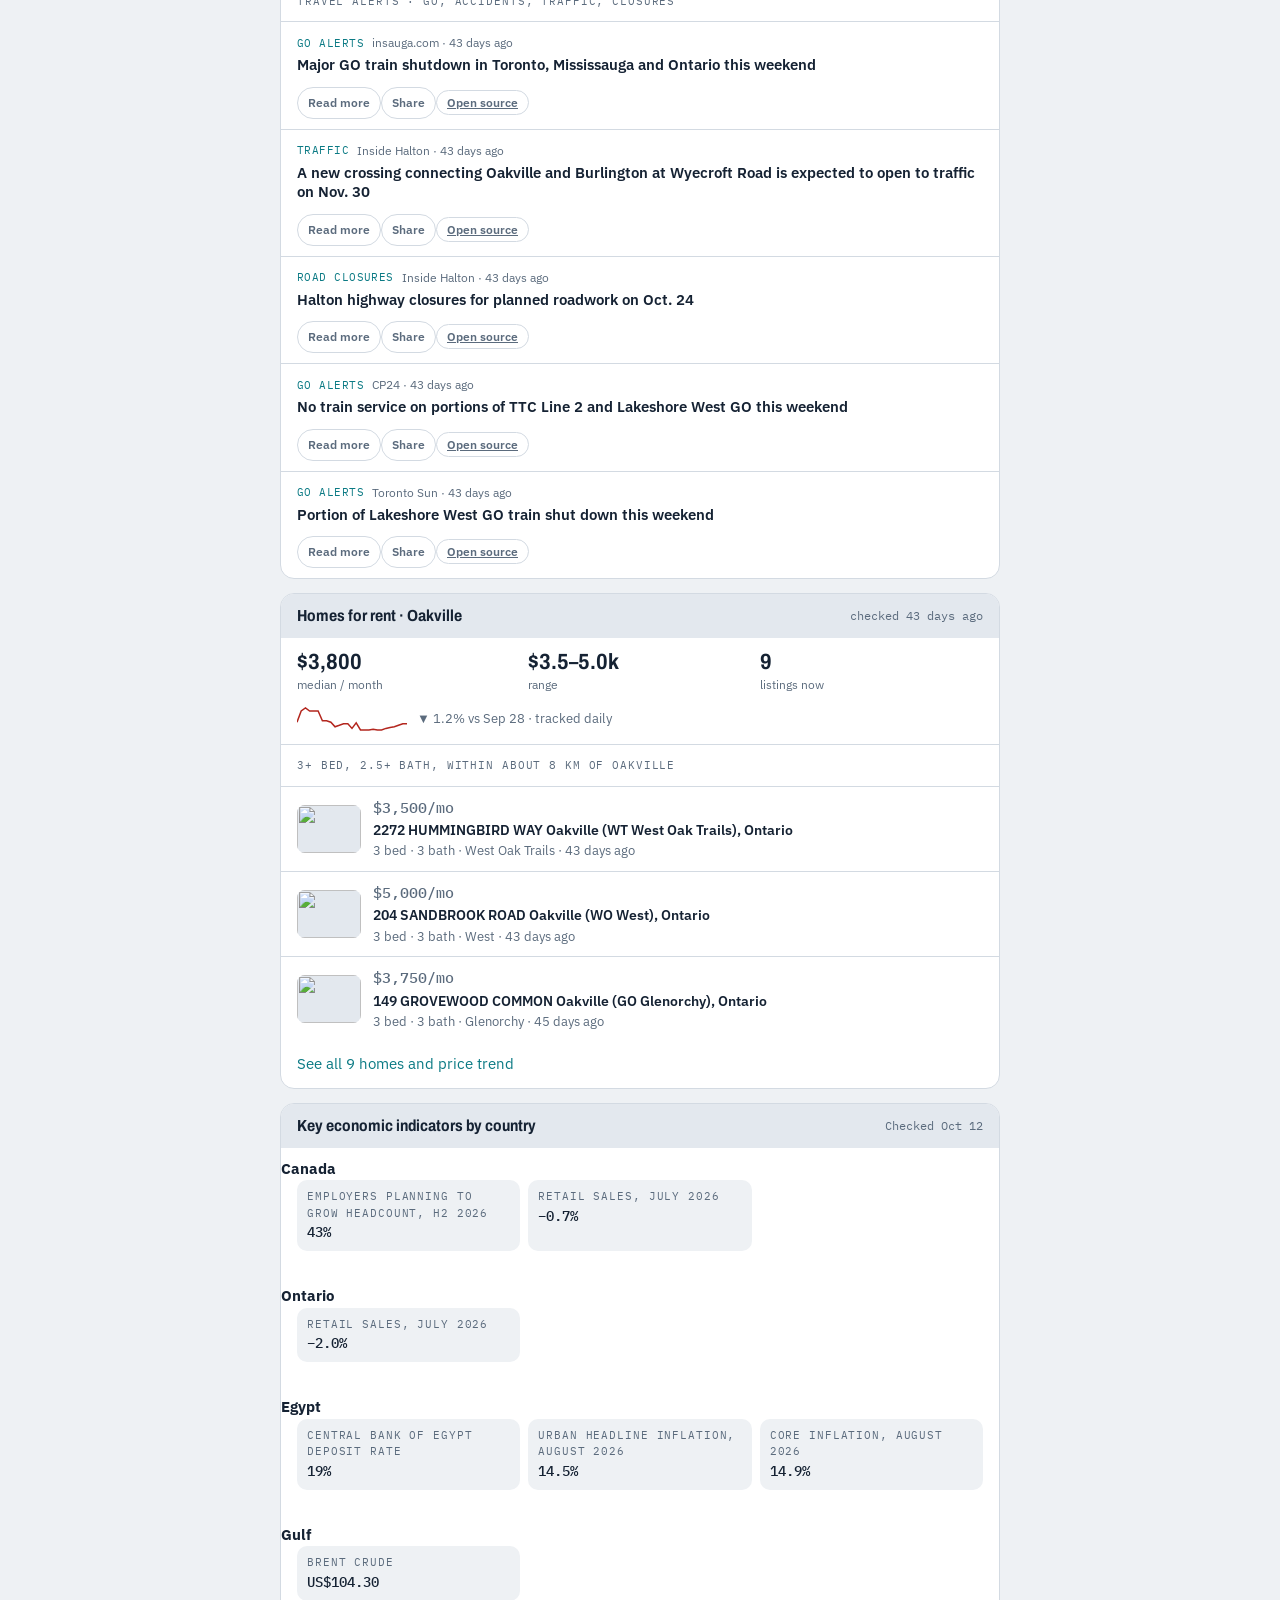
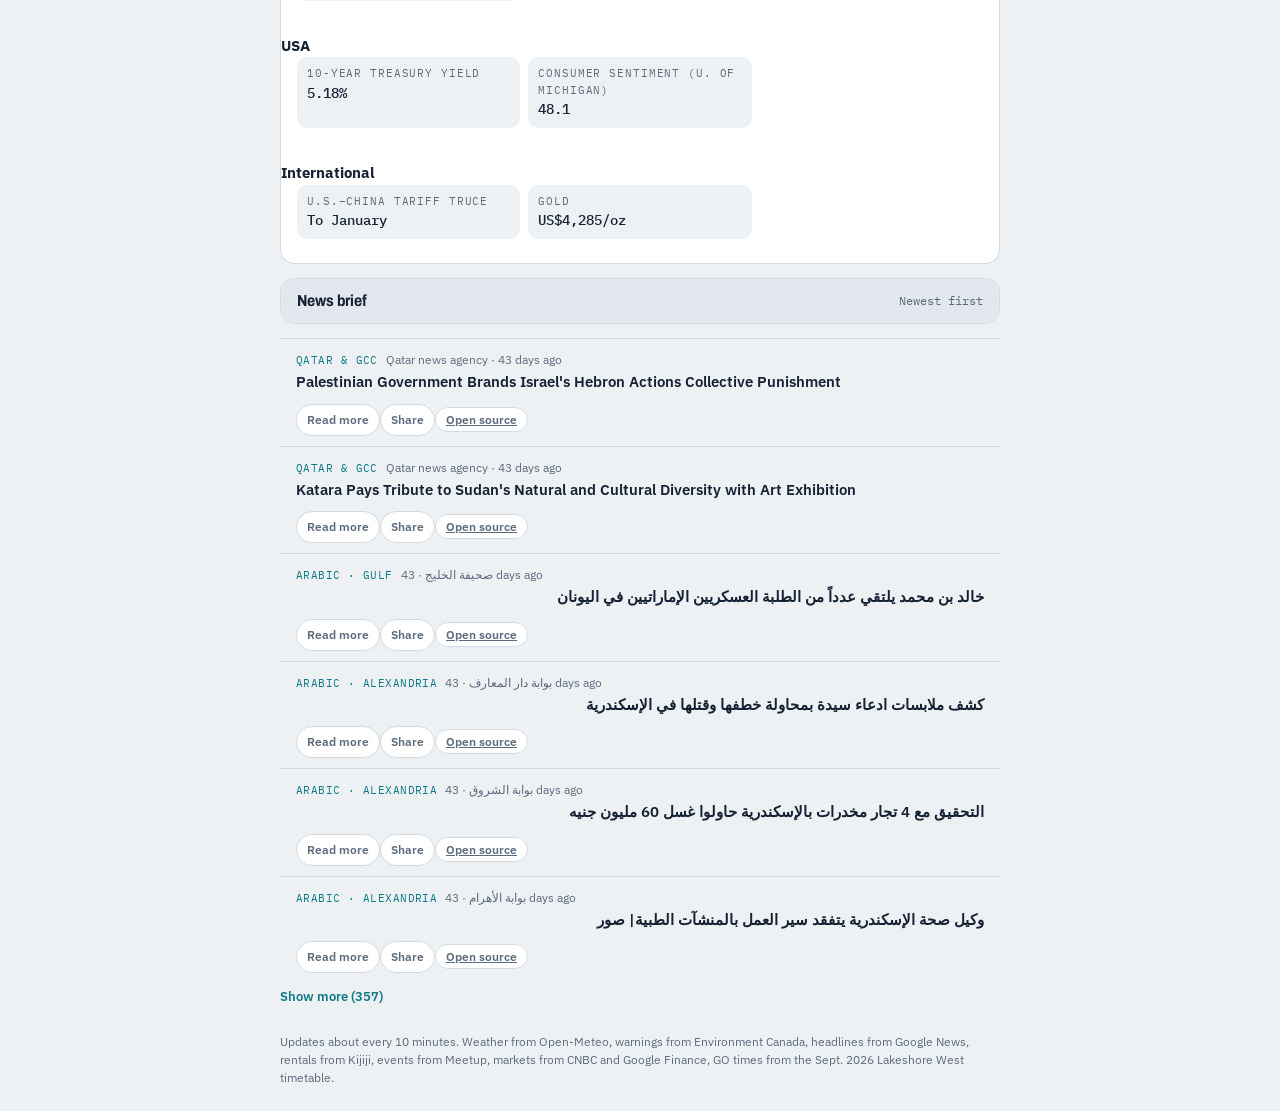
==== commit 58f175cb: "Update 2026-10-24T12:54Z" ====
--- a/index.html
+++ b/index.html
@@ -148,13 +148,13 @@
 .ghostbtn{border:1px solid var(--line);background:var(--surface);border-radius:999px;padding:9px 12px;font-size:13px;font-weight:600;min-height:40px}
 .stale{color:var(--amber)}
 .stack{display:flex;flex-direction:column;gap:14px}
-
+ 
 /* warnings */
 .warn{border-radius:14px;padding:12px 14px;display:flex;flex-direction:column;gap:4px;background:var(--amber-soft);border:1px solid color-mix(in srgb, var(--amber) 35%, transparent);color:var(--ink);text-decoration:none}
 .warn.warning{background:color-mix(in srgb, var(--danger) 14%, var(--surface));border-color:color-mix(in srgb, var(--danger) 45%, transparent)}
 .warn strong{font-size:15px}
 .warn span{font-size:13px;color:var(--muted)}
-
+ 
 /* weather */
 .wx{background:var(--surface);border:1px solid var(--line);border-radius:16px;overflow:hidden}
 .wx-now{display:grid;grid-template-columns:auto 1fr;gap:4px 14px;align-items:center;padding:16px}
@@ -181,7 +181,7 @@
 .range .fill{position:absolute;top:0;bottom:0;border-radius:3px;background:linear-gradient(90deg,#4F9BD9,#E3A33B)}
 .day .dp{font-family:var(--mono);font-size:12px;color:var(--accent);min-width:34px;text-align:right}
 .daywear{grid-column:1/-1;font-size:13px;color:var(--muted);padding-top:2px;display:none}
-
+ 
 /* sheet */
 .sheet{position:fixed;inset:0;z-index:20;background:rgba(10,20,30,.45);display:flex;align-items:flex-end;justify-content:center}
 .sheet-card{background:var(--surface);color:var(--ink);width:100%;max-width:560px;max-height:85vh;overflow:auto;border-radius:18px 18px 0 0;padding:18px 18px calc(18px + env(safe-area-inset-bottom,0px));display:flex;flex-direction:column;gap:12px}
@@ -308,16 +308,16 @@
     </div>
     <nav class="rail" id="rail" aria-label="Sections"></nav>
   </header>
-
+ 
   <main class="stack" id="main">
     <div class="empty">Loading the latest…</div>
   </main>
-
+ 
   <footer>
     <span>Updates about every 10 minutes. Weather from Open-Meteo, warnings from Environment Canada, headlines from Google News, rentals from Kijiji, events from Meetup, markets from CNBC and Google Finance, GO times from the Sept. 2026 Lakeshore West timetable.</span>
   </footer>
 </div>
-
+ 
 <div class="sheet" id="sheet" hidden>
   <div class="sheet-card" role="dialog" aria-label="Settings">
     <h3>Settings</h3>
@@ -358,7 +358,7 @@
     <button class="primary" id="closeSheet" type="button">Done</button>
   </div>
 </div>
-
+ 
 <script>
 const GO = {"wk_east":[["04:55","05:25","B",""],["05:00","05:45","B",""],["05:17","06:00","",""],["05:47","06:30","",""],["06:17","07:00","",""],["06:28","07:02","",""],["06:43","07:17","",""],["06:51","07:34","",""],["06:58","07:32","",""],["07:13","07:47","",""],["07:21","08:04","",""],["07:28","08:02","",""],["07:44","08:18","",""],["07:51","08:34","",""],["07:58","08:32","",""],["08:13","08:47","",""],["08:21","09:04","",""],["08:30","09:04","",""],["08:37","09:20","",""],["09:01","09:45","",""],["09:31","10:15","",""],["10:01","10:45","",""],["10:31","11:15","",""],["11:01","11:45","",""],["11:31","12:15","",""],["12:01","12:45","",""],["12:31","13:15","",""],["13:01","13:45","",""],["13:31","14:15","",""],["14:01","14:45","",""],["14:31","15:15","",""],["15:01","15:45","",""],["15:31","16:15","",""],["16:02","16:48","",""],["16:32","17:15","",""],["17:00","17:45","",""],["17:31","18:15","",""],["18:00","18:45","",""],["18:30","19:15","",""],["19:01","19:45","",""],["19:30","20:15","",""],["20:00","20:45","",""],["20:30","21:15","",""],["21:00","21:45","",""],["21:18","22:00","",""],["21:30","22:15","",""],["22:00","22:45","",""],["22:30","23:15","",""],["23:00","23:45","","F"],["23:05","23:50","B","MTh"],["23:30","00:15","",""],["00:01","00:45","","F"],["00:05","00:50","B","MTh"]],"wk_west":[["05:24","06:11","B",""],["06:10","06:51","",""],["06:40","07:21","",""],["07:17","07:59","",""],["07:47","08:29","",""],["08:17","08:59","",""],["08:47","09:29","",""],["09:17","09:59","",""],["09:47","10:29","",""],["10:17","10:59","",""],["10:47","11:29","",""],["11:17","11:59","",""],["11:47","12:29","",""],["12:17","12:59","",""],["12:47","13:29","",""],["13:17","13:59","",""],["13:47","14:29","",""],["14:17","14:59","",""],["14:47","15:29","",""],["15:17","15:59","",""],["15:35","16:19","",""],["15:50","16:22","",""],["15:59","16:31","",""],["16:05","16:50","",""],["16:20","16:52","",""],["16:29","17:02","",""],["16:35","17:20","",""],["16:50","17:22","",""],["16:59","17:31","",""],["17:05","17:50","",""],["17:20","17:52","",""],["17:29","18:02","",""],["17:35","18:18","",""],["17:50","18:22","",""],["17:53","18:35","",""],["18:17","19:00","",""],["18:47","19:30","",""],["19:17","20:00","",""],["19:47","20:30","",""],["20:17","21:00","",""],["20:47","21:30","",""],["21:15","21:55","",""],["21:17","22:00","",""],["21:47","22:30","",""],["22:17","23:00","",""],["22:47","23:30","",""],["23:04","23:48","","MTh"],["23:15","23:55","",""],["23:17","00:01","","F"],["23:47","00:30","",""],["00:17","01:00","","F"],["00:20","01:05","B","MTh"],["00:40","01:10","B","MTh"],["00:47","01:30","","F"],["01:10","01:50","B","MTh"],["01:20","02:05","B","F"],["01:40","02:10","B","F"],["02:30","03:17","B",""]],"we_east":[["05:10","05:55","B",""],["06:07","06:55","B",""],["06:35","07:25","B",""],["07:00","07:55","B",""],["07:30","08:10","B",""],["08:01","08:45","",""],["08:31","09:15","",""],["09:01","09:45","",""],["09:31","10:15","",""],["10:01","10:45","",""],["10:31","11:15","",""],["11:01","11:45","",""],["11:31","12:15","",""],["12:01","12:45","",""],["12:31","13:15","",""],["13:01","13:45","",""],["13:31","14:15","",""],["13:49","14:25","",""],["14:01","14:45","",""],["14:31","15:15","",""],["15:01","15:45","",""],["15:31","16:15","",""],["16:01","16:45","",""],["16:31","17:15","",""],["17:01","17:45","",""],["17:31","18:15","",""],["17:49","18:24","",""],["18:01","18:45","",""],["18:31","19:15","",""],["19:01","19:45","",""],["19:31","20:15","",""],["20:01","20:45","",""],["20:31","21:15","",""],["21:01","21:45","",""],["21:31","22:15","",""],["21:47","22:23","",""],["22:01","22:45","",""],["22:31","23:15","",""],["23:01","23:45","",""],["23:31","00:15","",""],["23:58","00:50","B","Su"],["00:01","00:38","",""],["00:01","00:45","","Sa"]],"we_west":[["06:40","07:28","B",""],["07:15","08:03","B",""],["07:45","08:33","B",""],["08:15","08:47","B",""],["08:25","09:20","B",""],["08:47","09:29","",""],["09:04","09:39","",""],["09:17","09:59","",""],["09:47","10:29","",""],["10:17","10:59","",""],["10:47","11:29","",""],["11:09","11:43","",""],["11:17","11:59","",""],["11:47","12:29","",""],["12:17","12:59","",""],["12:47","13:29","",""],["13:17","13:59","",""],["13:47","14:29","",""],["14:17","14:59","",""],["14:47","15:29","",""],["15:17","15:59","",""],["15:47","16:29","",""],["16:17","16:59","",""],["16:47","17:29","",""],["17:07","17:41","",""],["17:17","18:00","",""],["17:47","18:30","",""],["18:17","19:00","",""],["18:47","19:30","",""],["19:17","20:00","",""],["19:22","19:56","",""],["19:47","20:30","",""],["20:17","21:00","",""],["20:47","21:30","",""],["21:17","22:00","",""],["21:47","22:30","",""],["22:17","23:00","",""],["22:47","23:30","",""],["23:17","00:01","",""],["23:47","00:32","",""],["00:17","01:02","",""],["00:47","01:32","","Sa"],["01:05","01:52","B","Su"],["01:20","02:10","B","Sa"],["01:45","02:17","B","Sa"],["02:20","03:05","B","Sa"],["02:30","03:12","B","Su"],["02:40","03:10","B","Sa"]]};
 const $ = s => document.querySelector(s);
@@ -369,11 +369,11 @@
 let angle = "all", wxTab = store.get("wxTab", "today");
 let B = null, K = null, ecoRegion = store.get("ecoRegion", "canada"), bTopic = "all";
 let D = null, view = store.get("view", "all"), goDir = store.get("goDir", "east"), hidden = new Set(store.get("hidden", []));
-
+ 
 function ago(sec){ const m = Math.round((Date.now() / 1000 - sec) / 60); if (m < 60) return Math.max(m, 1) + " min ago"; const h = Math.round(m / 60); if (h < 48) return h + " h ago"; return Math.round(h / 24) + " days ago"; }
 function sections(){ const s = [{ id: "weather", name: "Weather" }, { id: "faith", name: "Prayer" }, { id: "briefings", name: "Briefings" }]; (D ? D.topics : []).filter(t => !t.in_markets && t.id !== "homes").forEach(t => { s.push(t); if (t.id === "events"){ s.push({ id: "kitchen", name: "Kitchen" }); s.push({ id: "fun", name: "Watch & listen" }); } }); if (!s.some(x => x.id === "kitchen")){ s.push({ id: "kitchen", name: "Kitchen" }); s.push({ id: "fun", name: "Watch & listen" }); } s.push({ id: "economy", name: "Economy" }); s.push({ id: "markets", name: "Markets" }); return s; }
 function visible(id){ return !hidden.has(id); }
-
+ 
 function toast(msg){ const t = el("div", "toast", msg); document.body.appendChild(t); setTimeout(() => t.remove(), 2600); }
 async function load(force){
   $("#refreshBtn").classList.add("spin");
@@ -392,7 +392,7 @@
   }
   $("#refreshBtn").classList.remove("spin");
 }
-
+ 
 function renderStamp(){
   if (!D) return;
   const age = Date.now() / 1000 - D.generated, iv = D.interval || 600;
@@ -401,14 +401,14 @@
   s.textContent = "Updated " + ago(D.generated) + (age < iv ? " · next in ~" + next + " min" : age > iv * 3 ? " · updates delayed" : " · next any minute");
   s.classList.toggle("stale", age > iv * 3);
 }
-
+ 
 function renderRail(){
   const rail = $("#rail"); rail.textContent = "";
   const mk = (id, label) => { const b = el("button", "chip", label); b.type = "button"; b.setAttribute("aria-pressed", String(view === id)); b.onclick = () => { view = id; angle = "all"; store.set("view", id); render(); window.scrollTo({ top: 0 }); }; rail.appendChild(b); };
   mk("all", "All");
   sections().filter(s => visible(s.id)).forEach(s => mk(s.id, s.name));
 }
-
+ 
 /* ---------- weather ---------- */
 function dayName(iso, i){ if (i === 0) return "Today"; if (i === 1) return "Tmrw"; return new Date(iso + "T12:00:00").toLocaleDateString("en-CA", { weekday: "short" }); }
 function fmtHour(t){ let h = Number(t.slice(0, 2)); const ap = h >= 12 ? "p" : "a"; h = h % 12 || 12; return h + ap; }
@@ -466,7 +466,7 @@
   w.forEach(a => { const x = el("a", "warn " + a.type); x.href = "https://weather.gc.ca/en/location/index.html?coords=43.467,-79.688"; x.target = "_blank"; x.rel = "noopener"; x.appendChild(el("strong", "", "⚠️ " + a.name)); x.appendChild(el("span", "", a.summary)); s.appendChild(x); });
   return s;
 }
-
+ 
 /* ---------- GO ---------- */
 const toMin = t => { const [h, m] = t.split(":").map(Number); const v = h * 60 + m; return v < 180 ? v + 1440 : v; };
 function torontoNow(){
@@ -538,7 +538,7 @@
   alerts.forEach(it => g.appendChild(item(it)));
   return g;
 }
-
+ 
 /* ---------- markets ---------- */
 function spark(points){
   const ns = "http://www.w3.org/2000/svg"; const svg = document.createElementNS(ns, "svg"); svg.setAttribute("viewBox", "0 0 100 26"); svg.setAttribute("preserveAspectRatio", "none");
@@ -582,7 +582,7 @@
   const n = el("div", "hl"); n.appendChild(el("span", "hl-snip", "Prices can be delayed 15 minutes or more. Currency rates are mid-market.")); g.appendChild(n);
   return g;
 }
-
+ 
 /* ---------- gas ---------- */
 function gasCard(compact){
   const G = D.gas; if (!G || !(G.days || []).length) return null;
@@ -617,7 +617,7 @@
   if (compact){ const b = el("button", "hl", "7-day gas outlook →"); b.type = "button"; b.style.cssText = "border:0;border-top:1px solid var(--line);background:transparent;text-align:left;color:var(--accent);font-weight:600;font:inherit;cursor:pointer"; b.onclick = () => go("oakville"); g.appendChild(b); }
   return g;
 }
-
+ 
 /* ---------- watchlist ---------- */
 function allQuotes(){ return [...(D.quotes || []), ...(((D.watch || {}).items) || []).map(w => ({ label: w.label, price: w.price, pct: w.pct, asof: w.asof, url: w.url, source: w.source, stale: w.stale }))]; }
 function allDeep(){ const o = Object.assign({}, (D.deep || {}).items || {}); (((D.watch || {}).items) || []).forEach(w => { if (w.deep) o[w.label] = w.deep; }); return o; }
@@ -669,7 +669,7 @@
   return g;
 }
 let wForm = { sym: "", name: "", above: "", below: "", note: "" };
-
+ 
 /* ---------- businesses for sale ---------- */
 let mkTab = store.get("mkTab", "mk"), bizArea = "all", bizSort = "new";
 function mkTabs(){
@@ -715,7 +715,7 @@
   out.push(links);
   return out;
 }
-
+ 
 /* ---------- market deep dive ---------- */
 let mkSel = store.get("mkSel", "S&P/TSX"), mkRange = store.get("mkRange", "1Y"), mkAngle = "all";
 const pctTxt = v => v == null ? "—" : (v > 0 ? "+" : v < 0 ? "−" : "") + Math.abs(v).toFixed(v != null && Math.abs(v) >= 100 ? 0 : 1) + "%";
@@ -847,7 +847,7 @@
   wrap.appendChild(g);
   return wrap;
 }
-
+ 
 /* ---------- faith ---------- */
 const PR = [["Fajr","الفجر"],["Sunrise","الشروق"],["Dhuhr","الظهر"],["Asr","العصر"],["Maghrib","المغرب"],["Isha","العشاء"]];
 function hm(t){ const [h, m] = t.split(":").map(Number); return h * 60 + m; }
@@ -923,7 +923,7 @@
   [["Background and reasons of revelation (Quran.com) ↗", S.info_url], ["Read and listen to the full surah ↗", S.read_url]].forEach(([t, u]) => { const a = el("a", "hl"); a.href = u; a.target = "_blank"; a.rel = "noopener"; a.appendChild(el("span", "hl-title", t)); g.appendChild(a); });
   return g;
 }
-
+ 
 /* ---------- kitchen ---------- */
 function kc(){ return (X && X.content) || {}; }
 function egR(){ return (kc().recipes || []).filter(r => r.cuisine === "Egyptian"); }
@@ -989,9 +989,63 @@
   for (let i = 1; i <= 6; i++){ const rr = recipeFor(i), d = new Date(Date.now() + i * 864e5); const row = el("button", "menu-row"); row.type = "button"; row.style.cssText = "width:100%;border-left:0;border-right:0;border-bottom:0;background:transparent;text-align:inherit;font:inherit;color:inherit;cursor:pointer";
     row.appendChild(el("span", "label", d.toLocaleDateString(ar ? "ar-EG" : "en-CA", { weekday: "short" }))); row.appendChild(el("span", ar ? "ar" : "", ar ? rr.ar : rr.en)); row.onclick = () => { kPick = R.indexOf(rr); render(); window.scrollTo({ top: 0 }); }; w.appendChild(row); }
   wrap.appendChild(w);
+    wrap.appendChild(kitchenMyRecipes());
   return wrap;
 }
-
+function kitchenMyRecipes(){
+  const g = el("div", "group");
+  const head = el("div", "group-head"); head.appendChild(el("strong", "", "Find & save recipes")); head.appendChild(el("span", "stamp", "saved on this device")); g.appendChild(head);
+  const box = el("div", "alertbox form"); box.style.margin = "0 16px 12px";
+  const q = el("input"); q.type = "search"; q.placeholder = "Search food or drink, e.g. kofta, mint lemonade"; q.autocomplete = "off"; q.setAttribute("aria-label", "Search food or drink recipes");
+  const web = el("a", "ghostbtn", "Search the web for recipes ↗"); web.target = "_blank"; web.rel = "noopener"; web.style.textDecoration = "none"; web.style.color = "var(--ink)";
+  const res = el("div", "mylist");
+  box.appendChild(q); box.appendChild(web); box.appendChild(res);
+  g.appendChild(box);
+  const f = el("div", "alertbox form"); f.style.margin = "0 16px 12px";
+  f.appendChild(el("span", "", "Add a recipe or drink you like"));
+  const nm = el("input"); nm.placeholder = "Name, e.g. Mom's koshari"; nm.autocomplete = "off";
+  const lk = el("input"); lk.type = "url"; lk.placeholder = "Link (optional) https://…"; lk.inputMode = "url"; lk.autocomplete = "off";
+  const add = el("button", "ghostbtn", "Save recipe"); add.type = "button";
+  const saved = el("div", "mylist");
+  f.appendChild(nm); f.appendChild(lk); f.appendChild(add); f.appendChild(saved);
+  g.appendChild(f);
+  const RC = kc().recipes || [];
+  const drawSaved = () => {
+    saved.textContent = "";
+    const list = store.get("likedRecipes", []);
+    if (!list.length){ saved.appendChild(el("div", "hl-snip", "No saved recipes yet.")); return; }
+    list.forEach((it, i) => {
+      const row = el("div", "");
+      const t = el(it.url ? "a" : "span", "", it.name);
+      if (it.url){ t.href = it.url; t.target = "_blank"; t.rel = "noopener"; t.style.color = "var(--accent)"; }
+      row.appendChild(t);
+      const rm = el("button", "", "✕"); rm.type = "button"; rm.setAttribute("aria-label", "Remove " + it.name);
+      rm.onclick = () => { store.set("likedRecipes", store.get("likedRecipes", []).filter((_, j) => j !== i)); drawSaved(); };
+      row.appendChild(rm); saved.appendChild(row);
+    });
+  };
+  const drawRes = () => {
+    res.textContent = "";
+    const raw = q.value.trim(), s = raw.toLowerCase();
+    web.href = "https://www.google.com/search?q=" + encodeURIComponent((raw || "food") + " recipe");
+    web.textContent = raw ? "Search the web for “" + raw + "” ↗" : "Search the web for recipes ↗";
+    if (!s) return;
+    const hits = RC.filter(r => ((r.en || "") + " " + (r.ar || "")).toLowerCase().includes(s)).slice(0, 8);
+    if (!hits.length){ res.appendChild(el("div", "hl-snip", "No match in the family menu. Use the web search above.")); return; }
+    hits.forEach(r => res.appendChild(el("div", "", r.en + " · " + r.mins + " min")));
+  };
+  add.onclick = () => {
+    const name = nm.value.trim(); if (!name) return toast("Type a name first");
+    const url = lk.value.trim();
+    const list = store.get("likedRecipes", []);
+    list.unshift({ name, url: /^https?:\/\//.test(url) ? url : "" });
+    store.set("likedRecipes", list.slice(0, 50));
+    nm.value = ""; lk.value = ""; drawSaved();
+  };
+  q.addEventListener("input", drawRes);
+  drawSaved(); drawRes();
+  return g;
+}
 /* ---------- watch & listen ---------- */
 const jw = t => "https://www.justwatch.com/ca/search?q=" + encodeURIComponent(t), imdb = t => "https://www.imdb.com/find/?q=" + encodeURIComponent(t);
 function filmRow(title, sub, links, img){
@@ -1063,7 +1117,7 @@
   const n = el("div", "hl"); n.appendChild(el("span", "hl-snip", "Rate a few: 👍 brings more from that show and topic, 👎 hides it. Ratings stay on this phone, so each family member gets their own picks.")); g.appendChild(n);
   return g;
 }
-
+ 
 /* ---------- grow: people-skills playbook + ranked reading (ratings stay on this device) ---------- */
 let growArea = store.get("growArea", "all");
 const growData = () => kc().grow || { areas: [], tips: [] };
@@ -1126,34 +1180,51 @@
   const n = el("div", "hl"); n.appendChild(el("span", "hl-snip", "Tips are ranked by impact; reads by source quality, freshness and the areas you mark useful. Your marks stay on this phone.")); const ng = grp("How this works", ""); ng.appendChild(n); out.push(ng);
   return out;
 }
-
-function funView(){
+ 
+const ytRecent = q => 'https://www.youtube.com/results?search_query=' + encodeURIComponent(q) + '&sp=EgIIAg%253D%253D';
+ 
+const TALKS = [
+  ["North America (USA), top 5 · Q2 2026 ratings", [
+    ["Gutfeld! · Fox News, USA", "Usual time 10:00 p.m. ET · Q2 2026: 3.09M viewers, 213K aged 18–49 · Watch free: foxnews.com (full episodes)", "Commentary on this week's top culture and news stories", ytRecent('Gutfeld highlights')],
+    ["Jimmy Kimmel Live! · ABC, USA", "Usual time 11:35 p.m. ET · Q2 2026: 2.73M viewers, 319K aged 18–49 · Watch free: abc.com clips (US, ads); full episodes may need Hulu", "Satire and free speech: what late-night can say now", ytRecent('Jimmy Kimmel Live monologue')],
+    ["The Tonight Show Starring Jimmy Fallon · NBC, USA", "Usual time 11:35 p.m. ET · Q2 2026: 1.39M viewers, 211K aged 18–49 · Watch free: nbc.com clips (US); full episodes on Peacock", "Celebrity and music guests: who draws the biggest audience", ytRecent('Jimmy Fallon Tonight Show highlights')],
+    ["The Daily Show · Comedy Central, USA", "Usual time 11:00 p.m. ET · Q2 2026: 1.18M viewers, 246K aged 18–49 · Watch free: cc.com clips (US)", "Politics and the economy through satire", ytRecent('The Daily Show clips')],
+    ["Late Night with Seth Meyers · NBC, USA", "Usual time 12:37 a.m. ET · Q2 2026: 974K viewers, 148K aged 18–49 · Watch free: nbc.com clips (US)", "Pop culture and sports highlights of the week", ytRecent('Seth Meyers Late Night highlights')]
+  ]],
+  ["Canada, top 5 · best available figures (not verified)", [
+    ["The Morning Show · Global, Canada", "Weekday mornings (check listing) · Corus claim: about 1.2M adults weekly, 17% growth (2025) · Watch free: Global TV app (with ads)", "Cost of living and local news across Canada", ytRecent('The Morning Show Global Canada highlights')],
+    ["Your Morning · CTV, Canada", "Weekday mornings (check listing) · No verified ratings found · Watch free: CTV app (with ads)", "Canadian news, health and lifestyle for the morning", ytRecent('Your Morning CTV highlights')],
+    ["Breakfast Television · Citytv, Ontario", "Weekday mornings (check listing) · No verified ratings found · Watch free: CityNews website", "Toronto and GTA news, transit and weekend events", ytRecent('Breakfast Television Citytv highlights')],
+    ["Late Night with Seth Meyers · CTV, Canada", "Usual time 12:34 a.m. · Overnight estimate: 188K viewers 2+ (May 2025) · Watch free: CTV app (with ads)", "Pop culture and sports highlights of the week", ytRecent('Seth Meyers Late Night CTV highlights')],
+    ["Jimmy Kimmel Live! · City, Canada", "Usual time 11:35 p.m. · Overnight estimate: 174K viewers (May 2025) · Watch free: City TV app (with ads)", "Satire and free speech: what late-night can say now", ytRecent('Jimmy Kimmel Live City Canada highlights')]
+  ]]
+];
+function talkShowsGroup(){
+  const now = new Date().toLocaleString("en-CA", { timeZone: "America/Toronto", weekday: "short", month: "short", day: "numeric", hour: "numeric", minute: "2-digit" });
+  const g = grp("Watch and listen · talk shows", "Now in Toronto: " + now);
+  TALKS.forEach(([region, shows]) => {
+    g.appendChild(el("div", "hl-meta", region));
+    shows.forEach(([t, meta, topic, url]) => {
+      const a = el("a", "hl"); a.href = url; a.target = "_blank"; a.rel = "noopener";
+      a.appendChild(el("span", "hl-meta", meta));
+      a.appendChild(el("span", "hl-title", t));
+      a.appendChild(el("span", "hl-snip", "Topic to discuss: " + topic));
+      g.appendChild(a);
+    });
+  });
+  return g;
+}
+  function funView(){
   if (!X) return [el("div", "empty", "Loading…")];
   const C = kc(), dn = X.day_no || 0, out = [];
-  const FY = (X.foryou || {}).picks || [], hid = new Set(store.get("hideFilms", [])), RT = rates();
-  const fy = FY.filter(m => !hid.has(m.id) && RT["f:" + filmId(m)] !== -1).map((m, i) => [m, filmScore(m) * 10 - i]).sort((a, b) => b[1] - a[1]).map(x => x[0]);
-  if (fy.length){ const g = grp("Suggested for you today", "new picks every day");
-    fy.forEach(m => { const r = filmRow(m.t + (m.year ? " (" + m.year + ")" : ""), (m.tags || []).join(" · ") + (m.sum ? " · " + m.sum.slice(0, 120) + "…" : ""), [["Apple TV", m.url], ["Where to watch", jw(m.t)], ["Trailer", "https://www.youtube.com/results?search_query=" + encodeURIComponent(m.t + " " + (m.year || "") + " trailer")]], m.img);
-      r.lastChild.appendChild(rateRow("f:" + filmId(m), v => rateFilm(m, v))); g.appendChild(r); });
-    const tl = tasteLine(taste().f); if (tl) g.appendChild(tl);
-    const n = el("div", "hl"); n.appendChild(el("span", "hl-snip", "Picked from today's action, thriller and crime charts in Canada and the U.S. Rate them: your 👍 and 👎 reorder these and the new releases to your taste, on this phone only.")); g.appendChild(n);
-    out.push(g); }
-  out.push(inspireGroup());
-  if ((X.egypt_cinema || []).length){ const g = grp("أخبار السينما المصرية · Egyptian cinema news", ""); X.egypt_cinema.slice(0, 6).forEach(it => g.appendChild(item(it))); out.push(g); }
-  const cl = C.classic || [], eg = C.egyptian || [];
-  if (cl.length || eg.length){ const g = grp("Tonight's picks", "changes daily");
-    const a = cl[dn % cl.length], e = eg[dn % eg.length];
-    if (a) g.appendChild(filmRow(a[0] + " (" + a[1] + ")", "American classic · " + a[2], [["Where to watch", jw(a[0])], ["IMDb", imdb(a[0] + " " + a[1])], ["Trailer", "https://www.youtube.com/results?search_query=" + encodeURIComponent(a[0] + " " + a[1] + " trailer")]]));
-    if (e) g.appendChild(filmRow(e[0] + " · " + e[1] + " (" + e[2] + ")", "Egyptian film · " + e[3], [["شاهد / Watch", "https://www.youtube.com/results?search_query=" + encodeURIComponent("فيلم " + e[0])], ["IMDb", imdb(e[1] + " " + e[2])], ["Where to watch", jw(e[1])]]));
-    out.push(g); }
-  const nw = [...(X.movies_action || []).slice(0, 8), ...(X.movies_thriller || []).slice(0, 8)];
+out.push(inspireGroup());
+   const nw = [...(X.movies_action || []).slice(0, 8), ...(X.movies_thriller || []).slice(0, 8)];
   if (nw.length){ const g = grp("New and trending", "Apple TV charts, Canada"); const seen = new Set();
     const RT2 = rates(); nw.map((m, i) => [m, filmScore(m) * 10 - i]).sort((a, b) => b[1] - a[1]).map(x => x[0]).forEach(m => { if (seen.has(m.t) || RT2["f:" + filmId(m)] === -1) return; seen.add(m.t); const r = filmRow(m.t + (m.year ? " (" + m.year + ")" : ""), (m.genre || "") + (m.sum ? " · " + m.sum.slice(0, 110) + "…" : ""), [["Apple TV", m.url], ["Where to watch", jw(m.t)], ["IMDb", imdb(m.t + " " + m.year)]], m.img); r.lastChild.appendChild(rateRow("f:" + filmId(m), v => rateFilm(m, v))); g.appendChild(r); }); out.push(g); }
   if ((C.series || []).length){ const g = grp("Short series, highly rated", "4 to 15 episodes");
     C.series.forEach(([t, y, n, gen]) => g.appendChild(filmRow(t + " (" + y + ")", n + " episodes · " + gen, [["Where to watch", jw(t.replace(/\s*\(.*\)/, ""))], ["IMDb", imdb(t.replace(/\s*\(.*\)/, "") + " " + y)]]))); out.push(g); }
-  if (cl.length){ const g = grp("American action, crime and thrillers", "classics and modern"); cl.forEach(([t, y, gen]) => g.appendChild(filmRow(t + " (" + y + ")", gen, [["Where to watch", jw(t)], ["IMDb", imdb(t + " " + y)]]))); out.push(g); }
-  if (eg.length){ const g = grp("أفلام مصرية · Egyptian films", "old and new"); eg.forEach(([a, en, y, gen]) => g.appendChild(filmRow(a + " · " + en + " (" + y + ")", gen, [["YouTube", "https://www.youtube.com/results?search_query=" + encodeURIComponent("فيلم " + a)], ["IMDb", imdb(en + " " + y)]]))); out.push(g); }
-  const pods = podTab === "ca" ? (X.podcasts_ca || []) : (X.podcasts_eg || []);
+      out.push(talkShowsGroup());  
+    const pods = podTab === "ca" ? (X.podcasts_ca || []) : (X.podcasts_eg || []);
   const g = grp("Podcast charts", "top shows, latest episode 30 min or less");
   const seg = el("div", "langseg"); seg.style.gridTemplateColumns = "1fr 1fr"; [["ca", "Top in Canada"], ["eg", "عربي · Egypt"]].forEach(([k, lab]) => { const b = el("button", "", lab); b.type = "button"; b.setAttribute("aria-pressed", String(podTab === k)); b.onclick = () => { podTab = k; render(); }; seg.appendChild(b); }); g.appendChild(seg);
   if (!pods.length) g.appendChild(el("div", "empty", "No short shows in the chart today."));
@@ -1163,7 +1234,7 @@
   out.push(g);
   return out;
 }
-
+ 
 /* ---------- homes ---------- */
 const money = n => "$" + Math.round(n).toLocaleString("en-CA");
 function linksGroup(t, title){
@@ -1206,7 +1277,7 @@
   if (compact && L.length > 3){ const more = el("button", "hl", "See all " + L.length + " homes and price trend"); more.type = "button"; more.style.cssText = "border:0;background:transparent;text-align:left;color:var(--accent);font-weight:600;font:inherit;cursor:pointer"; more.onclick = () => go("homes"); g.appendChild(more); }
   return g;
 }
-
+ 
 /* ---------- events ---------- */
 const EV_CATS = ["Business", "Jobs", "Gatherings", "Music"];
 function evTime(sec){ return new Date(sec * 1000).toLocaleTimeString("en-CA", { timeZone: "America/Toronto", hour: "numeric", minute: "2-digit" }).replace(":00", ""); }
@@ -1235,7 +1306,7 @@
   if (limit && L.length > limit){ const more = el("button", "hl", "See all " + L.length + " events"); more.type = "button"; more.style.cssText = "border:0;background:transparent;text-align:left;color:var(--accent);font-weight:600;font:inherit;cursor:pointer"; more.onclick = () => go("events"); g.appendChild(more); }
   return g;
 }
-
+ 
 /* ---------- my links (this device only) ---------- */
 let myLinks = store.get("myLinks", []);
 function myLinksRow(){
@@ -1243,7 +1314,7 @@
   const r = el("div", "mylinks"); myLinks.forEach(([lab, href]) => { const a = el("a", "", lab + " ↗"); a.href = href; a.target = "_blank"; a.rel = "noopener"; r.appendChild(a); }); return r;
 }
 function go(id){ view = id; angle = "all"; store.set("view", id); render(); window.scrollTo({ top: 0 }); }
-
+ 
 /* ---------- headlines ---------- */
 function topicGroup(t, limit){
   const items = (D.headlines || {})[t.id] || [];
@@ -1257,7 +1328,7 @@
   if (limit && list.length > limit){ const more = el("button", "hl", "See all " + items.length + " " + t.name + " stories"); more.type = "button"; more.style.cssText = "border:0;background:transparent;text-align:left;color:var(--accent);font-weight:600;font:inherit;cursor:pointer"; more.onclick = () => { view = t.id; store.set("view", view); render(); window.scrollTo({ top: 0 }); }; g.appendChild(more); }
   return g;
 }
-
+ 
 function render(){
   if (!D) return;
   if (view !== "all" && !sections().some(s => s.id === view)) view = "all";
@@ -1308,7 +1379,7 @@
     if (t.id === "oakville" && angle === "all"){ const hm = topic("homes"); if (hm && D.rentals){ add(homesCard(false)); add(linksGroup(hm, "Search home listings")); } }
   }
 }
-
+ 
 /* ---------- briefings and economy (deep briefings written by the daily sweep) ---------- */
 function bDate(iso){ if (!iso) return ""; const d = new Date(iso.length === 10 ? iso + "T12:00:00" : iso); return isNaN(d) ? iso : d.toLocaleDateString("en-CA", { month: "short", day: "numeric" }); }
 function bDots(n){ const w = el("span", "opp"); w.title = "Opportunity " + n + " of 5"; const d = el("span", "dots"); for (let i = 1; i <= 5; i++){ const x = el("i"); if (i <= n) x.className = "on"; d.appendChild(x); } w.appendChild(d); w.appendChild(document.createTextNode(n + "/5")); return w; }
@@ -1383,7 +1454,7 @@
   if (K.note) out.push(el("p", "gonote", K.note));
   return out;
 }
-
+ 
 /* ---------- settings ---------- */
 function openSheet(){
   const box = $("#toggles"); box.textContent = "";
@@ -1426,12 +1497,355 @@
 $("#sheet").onclick = e => { if (e.target.id === "sheet") $("#sheet").hidden = true; };
 $("#copyTopic").onclick = async () => { const b = $("#copyTopic"); try { await navigator.clipboard.writeText($("#topicName").textContent); b.textContent = "Copied"; } catch(_){ const r = document.createRange(); r.selectNodeContents($("#topicName")); const s = getSelection(); s.removeAllRanges(); s.addRange(r); b.textContent = "Selected, tap Copy"; } setTimeout(() => b.textContent = "Copy topic name", 2000); };
 $("#refreshBtn").onclick = () => load(true);
-
+ 
 load(false);
 setInterval(() => { if (document.visibilityState === "visible") load(false); }, 5 * 60 * 1000);
 setInterval(() => { if (D && !document.querySelector(".goall[open]") && $("#sheet").hidden) { renderStamp(); if (view === "all" || view === "oakville") render(); } }, 60 * 1000);
 document.addEventListener("visibilitychange", () => { if (document.visibilityState === "visible") load(false); });
 if (navigator.serviceWorker) navigator.serviceWorker.register("sw.js").catch(() => {});
+/* ===== Location-based weather, prayer times, countdown and what to wear ===== */
+(function(){
+  const st = document.createElement("style");
+  st.textContent = ".pcard{padding:14px 16px 6px}.pcount{font-family:var(--display);font-stretch:80%;font-weight:800;font-size:64px;line-height:1;font-variant-numeric:tabular-nums;letter-spacing:.02em;margin:4px 0}.pnext{font-size:15px;color:var(--muted)}";
+  document.head.appendChild(st);
+})();
+const pad2 = n => String(n).padStart(2, "0");
+const OAK = { lat: 43.4675, lon: -79.6877, name: "Oakville, ON" };
+let HERE = null, LP = null;
+const WMO = { 0:["☀️","Clear"], 1:["🌤️","Mostly clear"], 2:["⛅","Partly cloudy"], 3:["☁️","Overcast"], 45:["🌫️","Fog"], 48:["🌫️","Fog"], 51:["🌦️","Light drizzle"], 53:["🌦️","Drizzle"], 55:["🌧️","Heavy drizzle"], 61:["🌦️","Light rain"], 63:["🌧️","Rain"], 65:["🌧️","Heavy rain"], 71:["🌨️","Light snow"], 73:["🌨️","Snow"], 75:["❄️","Heavy snow"], 77:["🌨️","Snow grains"], 80:["🌦️","Showers"], 81:["🌧️","Showers"], 82:["⛈️","Heavy showers"], 85:["🌨️","Snow showers"], 86:["🌨️","Heavy snow showers"], 95:["⛈️","Thunderstorm"], 96:["⛈️","Thunderstorm, hail"], 99:["⛈️","Thunderstorm, hail"] };
+const wmo = c => WMO[c] || ["🌡️", "—"];
+ 
+function getHere(){
+  return new Promise(res => {
+    if (!navigator.geolocation) return res(OAK);
+    navigator.geolocation.getCurrentPosition(
+      p => res({ lat: +p.coords.latitude.toFixed(4), lon: +p.coords.longitude.toFixed(4), name: "Your location" }),
+      () => res(OAK),
+      { enableHighAccuracy: false, timeout: 8000, maximumAge: 15 * 60 * 1000 });
+  });
+}
+ 
+function wearAdvice(x){
+  const out = [], f = x.lo;
+  if (f <= -15) out.push("Very cold: insulated winter coat, warm hat, gloves, scarf and insulated boots");
+  else if (f <= -5) out.push("Cold: winter coat, hat, gloves and a scarf");
+  else if (f <= 5) out.push("Chilly: warm jacket with a sweater underneath");
+  else if (f <= 14) out.push("Cool: light jacket, or a long-sleeve layer you can take off");
+  else if (f <= 22) out.push("Mild: long sleeves or a light layer for the morning");
+  else out.push("Warm: breathable, light clothing");
+  if (x.hi - x.lo >= 8) out.push("Big temperature swing: " + x.lo + "° in the morning, " + x.hi + "° in the afternoon. Wear layers you can remove.");
+  if (x.hi >= 28) out.push("Hot: drink water often and plan outdoor activity before 11 a.m. or after 6 p.m.");
+  if (x.wind >= 30 || x.gust >= 50) out.push("Windy (gusts " + x.gust + " km/h): add a windbreaker. It will feel colder than the number shown.");
+  if (x.pop >= 40 || x.precip >= 1) out.push("Rain likely (" + x.pop + "%): take an umbrella and a waterproof jacket, and wear water-resistant shoes.");
+  if (x.snow > 0) out.push("Snow expected (" + x.snow + " cm): waterproof boots with good grip, and allow extra travel time.");
+  if (x.uv >= 6) out.push("High UV (" + x.uv + "): SPF 30+ sunscreen, sunglasses and a hat.");
+  else if (x.uv >= 3) out.push("Moderate UV (" + x.uv + "): sunglasses, and sunscreen if you'll be outside for a long time.");
+  if (f <= 5 || x.snow > 0) out.push("Footwear: insulated boots or warm closed shoes with good grip");
+  else if (f <= 14) out.push("Footwear: closed shoes or boots, with socks you can layer");
+  else out.push("Footwear: breathable shoes or sandals, depending on the plan");
+  const acc = [];
+  if (f <= 5) acc.push("hat and gloves"); else if (f <= 14) acc.push("a scarf for the evening");
+  if (x.hi >= 24 || x.uv >= 3) acc.push("sunglasses");
+  if (x.hi >= 24) acc.push("a cap");
+  if (acc.length) out.push("Accessories: " + acc.join(", ") + ".");
+  if (f <= 5 || x.snow > 0) out.push("Cold-weather tip: cover your ears and hands, and warm up before outdoor training.");
+  if (x.sunset) out.push("Sunset " + x.sunset + ": carry a light or reflective item if you walk or run after dark.");
+  return out;
+}
+ 
+async function fetchWx(h){
+  const u = "https://api.open-meteo.com/v1/forecast?latitude=" + h.lat + "&longitude=" + h.lon + "&timezone=auto&forecast_days=7"
+    + "&current=temperature_2m,apparent_temperature,relative_humidity_2m,weather_code,wind_speed_10m,wind_gusts_10m"
+    + "&hourly=temperature_2m,apparent_temperature,precipitation_probability,weather_code"
+    + "&daily=weather_code,temperature_2m_max,temperature_2m_min,apparent_temperature_max,apparent_temperature_min,precipitation_probability_max,precipitation_sum,snowfall_sum,wind_speed_10m_max,wind_gusts_10m_max,uv_index_max,sunrise,sunset";
+  const j = await (await fetch(u)).json();
+  const c = j.current, dl = j.daily, hr = j.hourly, r = v => Math.round(v);
+  const nd = new Date();
+  const nowKey = nd.getFullYear() + "-" + pad2(nd.getMonth() + 1) + "-" + pad2(nd.getDate()) + "T" + pad2(nd.getHours());
+  let start = hr.time.findIndex(t => t >= nowKey); if (start < 0) start = 0;
+  const days = dl.time.map((date, i) => {
+    const lo = r(dl.temperature_2m_min[i]), hi = r(dl.temperature_2m_max[i]);
+    const fl = r(dl.apparent_temperature_min[i]), fh = r(dl.apparent_temperature_max[i]);
+    const [icon, label] = wmo(dl.weather_code[i]);
+    const pop = dl.precipitation_probability_max[i] || 0;
+    const precip = +((dl.precipitation_sum[i] || 0).toFixed(1)), snow = +((dl.snowfall_sum[i] || 0).toFixed(1));
+    const uv = +((dl.uv_index_max[i] || 0).toFixed(1)), gust = r(dl.wind_gusts_10m_max[i]), wind = r(dl.wind_speed_10m_max[i]);
+    const sunrise = dl.sunrise[i].slice(11, 16), sunset = dl.sunset[i].slice(11, 16);
+    return { date, icon, label, max: hi, min: lo, feels_min: fl, feels_max: fh, pop, precip, snow, uv, wind, gust, sunrise, sunset,
+      wear: wearAdvice({ lo: fl, hi: fh, wind, gust, pop, precip, snow, uv, sunset }) };
+  });
+  const hours = [];
+  for (let i = start; i < start + 24 && i < hr.time.length; i++) hours.push({ t: hr.time[i].slice(11, 16), icon: wmo(hr.weather_code[i])[0], temp: r(hr.temperature_2m[i]), pop: hr.precipitation_probability[i] || 0 });
+  const cw = wmo(c.weather_code);
+  const current = { temp: r(c.temperature_2m), feels: r(c.apparent_temperature), label: cw[1], icon: cw[0], wind: r(c.wind_speed_10m), gust: r(c.wind_gusts_10m), humidity: r(c.relative_humidity_2m) };
+  return { current, days, hours };
+}
+ 
+async function fetchPrayer(h){
+  const days = [];
+  for (let i = 0; i < 2; i++){
+    const d = new Date(); d.setDate(d.getDate() + i);
+    const ds = pad2(d.getDate()) + "-" + pad2(d.getMonth() + 1) + "-" + d.getFullYear();
+    const res = await (await fetch("https://api.aladhan.com/v1/timings/" + ds + "?latitude=" + h.lat + "&longitude=" + h.lon + "&method=2&school=0")).json();
+    const j = res.data, t = {};
+    ["Fajr", "Sunrise", "Dhuhr", "Asr", "Maghrib", "Isha"].forEach(k => { t[k] = j.timings[k].split(" ")[0]; });
+    const hj = j.date.hijri;
+    days.push({ date: d.getFullYear() + "-" + pad2(d.getMonth() + 1) + "-" + pad2(d.getDate()), times: t,
+      hijri_ar: hj.day + " " + hj.month.ar + " " + hj.year, hijri_en: hj.day + " " + hj.month.en + " " + hj.year + " AH" });
+  }
+  return { days, method: "ISNA, standard Asr" };
+}
+ 
+function nextLocal(P){
+  const now = new Date(), list = [];
+  P.days.slice(0, 2).forEach((d, di) => PR.forEach(([k, ar]) => {
+    if (k === "Sunrise") return;
+    const [hh, mm] = d.times[k].split(":").map(Number);
+    const t = new Date(now); t.setDate(now.getDate() + di); t.setHours(hh, mm, 0, 0);
+    list.push({ k, ar, t: t.getTime(), time: d.times[k], tomorrow: di === 1 });
+  }));
+  return list.find(x => x.t > now.getTime()) || null;
+}
+function fmtCountdown(ms){
+  const s = Math.max(0, Math.floor(ms / 1000));
+  return pad2(Math.floor(s / 3600)) + ":" + pad2(Math.floor((s % 3600) / 60)) + ":" + pad2(s % 60);
+}
+function prayerNote(P){
+  const t = P.days[0].times;
+  return "Prayer times today: Fajr " + fmt12(t.Fajr) + ", Maghrib " + fmt12(t.Maghrib) + ". Dress warmly for the walk to the masjid before Fajr.".replace(". D", " · D");
+}
+ 
+function prayerCard(full){
+  const P = LP || (X && X.prayer);
+  if (!P) return el("div", "empty", "Prayer times are loading…");
+  const n = nextLocal(P), d0 = P.days[0];
+  const g = el("div", "group");
+  const head = el("div", "group-head");
+  head.appendChild(el("strong", "", "Prayer times · " + (HERE ? HERE.name : "Oakville, ON")));
+  head.appendChild(el("span", "stamp ar", d0.hijri_ar));
+  g.appendChild(head);
+  if (n){
+    const box = el("div", "pcard");
+    box.appendChild(el("span", "label", "Time to next prayer"));
+    const big = el("div", "pcount", fmtCountdown(n.t - Date.now())); big.id = "pcount"; box.appendChild(big);
+    const sub = el("div", "pnext", (n.tomorrow ? "Tomorrow · " : "") + n.k + " at " + fmt12(n.time) + " · " + n.ar);
+    sub.id = "pnext"; sub.dataset.k = n.k + (n.tomorrow ? "T" : ""); box.appendChild(sub);
+    g.appendChild(box);
+  }
+  const grid = el("div", "pray");
+  PR.forEach(([k, ar]) => {
+    const c = el("div", n && n.k === k && !n.tomorrow ? "next" : "");
+    c.appendChild(el("span", "label", k));
+    c.appendChild(el("span", "ar", ar)).style.cssText = "font-size:15px;line-height:1.3";
+    c.appendChild(el("b", "", fmt12(d0.times[k]).replace(" a.m.", "a").replace(" p.m.", "p")));
+    grid.appendChild(c);
+  });
+  g.appendChild(grid);
+  if (full){
+    const n2 = el("div", "hl");
+    n2.appendChild(el("span", "hl-snip", "Method: " + P.method + " · Qibla " + qibla() + "° from north · Friday Jumu'ah: check your masjid's time · " + d0.hijri_en));
+    g.appendChild(n2);
+    const a = el("a", "hl"); a.href = "https://www.google.com/maps/search/mosque+near+" + encodeURIComponent((HERE && HERE.name !== "Your location") ? HERE.name : "me") ; a.target = "_blank"; a.rel = "noopener";
+    a.appendChild(el("span", "hl-title", "Mosques near you ↗")); g.appendChild(a);
+  }
+  return g;
+}
+ 
+async function loadHere(){
+  try { HERE = await getHere(); } catch (e) { HERE = OAK; }
+  let pr = null;
+  try { pr = await fetchPrayer(HERE); LP = pr; } catch (e) { /* keep last prayer data */ }
+  try {
+    const wx = await fetchWx(HERE);
+    if (pr) wx.days[0].wear.push(prayerNote(pr));
+    if (D) D.weather = wx;
+  } catch (e) { /* keep last weather data */ }
+  render();
+}
+setTimeout(loadHere, 1200);
+setInterval(loadHere, 10 * 60 * 1000);
+document.addEventListener("visibilitychange", () => { if (document.visibilityState === "visible") loadHere(); });
+setInterval(() => {
+  const PP = LP || (X && X.prayer);
+  if (!PP) return;
+  const n = nextLocal(PP), s = document.getElementById("pnext"), c = document.getElementById("pcount");
+  if (!n) return;
+  if (s && s.dataset.k !== n.k + (n.tomorrow ? "T" : "")) { render(); return; }
+  if (c) c.textContent = fmtCountdown(n.t - Date.now());
+}, 1000);
+ 
+/* phone width: let rows wrap instead of running off the screen */
+(function(){ const st = document.createElement("style"); st.textContent = "#main{overflow-wrap:anywhere}#main *{max-width:100%;box-sizing:border-box}.subrail,.readrow,.gotabs{flex-wrap:wrap}.day,.daywear{min-width:0}"; document.head.appendChild(st); })();
+/* ===== Simpler navigation: Home, Personal, News. Newest news first. ===== */
+ 
+ 
+const CANADA_BLOCKS = ["oakville", "ontario", "canada"];
+ 
+ 
+ 
+function kpiBar(pairs){
+  const f = el("div", "facts");
+  pairs.forEach(([lab, val]) => { const x = el("div", "fact"); x.appendChild(el("span", "label", lab)); x.appendChild(el("b", "", String(val))); f.appendChild(x); });
+  return f;
+}
+function sectionHead(title, stamp){
+  const h = el("div", "group-head"); h.appendChild(el("strong", "", title)); if (stamp) h.appendChild(el("span", "stamp", stamp)); return h;
+}
+function byNewest(items){ return items.slice().sort((a, b) => (b.ts || 0) - (a.ts || 0)); }
+function newsList(items, first){
+  const sorted = byNewest(items), wrap = el("div", "newslist");
+  const draw = count => {
+    wrap.textContent = "";
+    sorted.slice(0, count).forEach(it => wrap.appendChild(item(it)));
+    if (sorted.length > count){ const more = el("button", "kgo", "Show more (" + (sorted.length - count) + ")"); more.type = "button"; more.onclick = () => draw(count + 15); wrap.appendChild(more); }
+    if (!sorted.length) wrap.appendChild(el("div", "hl", "Nothing new yet."));
+  };
+  draw(first || 10);
+  return wrap;
+}
+const headlinesOf = id => ((D.headlines || {})[id] || []);
+const regionEco = id => (K && Array.isArray(K.regions)) ? K.regions.find(x => x.id === id) : null;
+function ecoQuick(id, n){
+  const r = regionEco(id); if (!r) return null;
+  const kp = (r.kpis || []).filter(k => k.value).slice(0, n || 4);
+  if (!kp.length) return null;
+  const g = el("div", "group"); g.appendChild(sectionHead(r.name + " economic indicators", K.updated ? "Checked " + bDate(K.updated) : ""));
+  g.appendChild(kpiBar(kp.map(k => [k.name, k.value])));
+  return g;
+}
+function ecoFull(id){
+  const r = regionEco(id); if (!r || !(r.kpis || []).length) return null;
+  const g = el("div", "group"); g.appendChild(sectionHead(r.name + " economy and markets", K.updated ? "Checked " + bDate(K.updated) : ""));
+  r.kpis.forEach(k => {
+    const c = el("div", "kcard"); c.style.cssText = "display:grid;gap:3px;margin:10px 0";
+    c.appendChild(el("span", "kname", k.name));
+    c.appendChild(el("span", k.value ? "kval" : "kval todo", k.value || "To source"));
+    if (k.trend) c.appendChild(el("span", "ktrend", k.trend));
+    if (k.url){ const m = el("p", "kmeta"); const a = el("a", "", k.source || "Link"); a.href = k.url; a.target = "_blank"; a.rel = "noopener"; m.appendChild(a); if (k.asof) m.appendChild(document.createTextNode(" · " + k.asof)); c.appendChild(m); }
+    if (k.note) c.appendChild(el("p", "kmeta", k.note));
+    g.appendChild(c);
+  });
+  return g;
+}
+function quickFigures(){
+  const W = D.weather, wrap = el("div", "group");
+  wrap.appendChild(sectionHead("Quick figures", "Updated " + ago(D.generated)));
+  if (W){ const d0 = W.days[0]; wrap.appendChild(kpiBar([["Now", W.current.temp + "°"], ["Feels like", W.current.feels + "°"], ["High / low", d0.max + "° / " + d0.min + "°"], ["Rain chance", (d0.pop || 0) + "%"], ["Wind", W.current.wind + " km/h"], ["UV max", d0.uv]])); }
+  return wrap;
+}
+ 
+/* ---------- pages ---------- */
+function ecoByCountry(){
+  const wrap = el("div", "group");
+  wrap.appendChild(sectionHead("Key economic indicators by country", K && K.updated ? "Checked " + bDate(K.updated) : ""));
+  ((K && K.regions) || []).forEach(r => {
+    const kp = (r.kpis || []).filter(k => k.value).slice(0, 3);
+    if (!kp.length) return;
+    const sub = el("div", ""); sub.style.cssText = "margin:10px 0";
+    sub.appendChild(el("strong", "", r.name));
+    sub.appendChild(kpiBar(kp.map(k => [k.name, k.value])));
+    wrap.appendChild(sub);
+  });
+  return wrap;
+}
+function briefNews(){
+  const seen = new Set();
+  const all = ["oakville", "ontario", "canada", "egypt", "gulf", "usa", "international"].flatMap(id => headlinesOf(id)).filter(it => !TRAVEL.includes(it.a));
+  return byNewest(all).filter(it => { if (seen.has(it.t)) return false; seen.add(it.t); return true; });
+}
+function homePage(add){
+  add(myLinksRow());
+  add(quickFigures());
+  if (D.weather) add(weatherCard(false));
+  add(prayerCard(false));
+  const tr = el("div", "group"); tr.appendChild(sectionHead("Train · Oakville and Union", "GO Transit")); add(goCard());
+  if (D.rentals){ const rh = el("div", "group"); rh.appendChild(sectionHead("Rent prices · Oakville", D.rentals.stats ? "Median $" + Math.round(D.rentals.stats.median).toLocaleString("en-CA") : "")); add(homesCard(true)); }
+  add(ecoByCountry());
+  const nb = el("div", "group"); nb.appendChild(sectionHead("News brief", "Newest first")); add(nb);
+  add(newsList(briefNews(), 6));
+}
+ 
+function renderRail(){
+  const rail = $("#rail"); rail.textContent = "";
+  const mk = (id, label) => { const b = el("button", "chip", label); b.type = "button"; b.setAttribute("aria-pressed", String(view === id)); b.onclick = () => { view = id; angle = "all"; store.set("view", id); render(); window.scrollTo({ top: 0 }); }; rail.appendChild(b); };
+  mk("all", "Quick look");
+  sections().filter(s => visible(s.id)).forEach(s => mk(s.id, s.name));
+}
+ 
+function personalPage(id, add){
+  const T = nm => D.topics.find(x => x.id === nm);
+  if (id === "kitchen"){ add(kitchenView()); }
+  else if (id === "fun"){ funView().forEach(add); }
+  else if (id === "grow"){ growView().forEach(add); }
+  else if (id === "events"){ if (D.events) add(eventsCard(0)); const t = T("events"); if (t) add(linksGroup(t, "Event calendars")); }
+}
+ 
+function canadaPage(add){
+  const all = CANADA_BLOCKS.flatMap(id => headlinesOf(id));
+  add(kpiBar([["Stories", all.length], ["Updated", ago(D.generated)]]));
+  const oak = el("div", "group"); oak.appendChild(sectionHead("Oakville", (headlinesOf("oakville").length) + " stories")); add(oak);
+  add(gasCard(false)); add(goCard());
+  add(newsList(headlinesOf("oakville").filter(it => !TRAVEL.includes(it.a)), 10));
+  const ont = el("div", "group"); ont.appendChild(sectionHead("Ontario", headlinesOf("ontario").length + " stories")); add(ont);
+  add(newsList(headlinesOf("ontario"), 8));
+  const ec = ecoFull("canada"); if (ec) add(ec);
+  const can = el("div", "group"); can.appendChild(sectionHead("Canada", headlinesOf("canada").length + " stories")); add(can);
+  add(newsList(headlinesOf("canada"), 10));
+  const hm = D.topics.find(x => x.id === "homes"); if (hm && D.rentals){ add(homesCard(false)); }
+}
+ 
+function regionPage(id, add){
+  const t = D.topics.find(x => x.id === id), items = headlinesOf(id);
+  add(kpiBar([["Stories", items.length], ["Updated", ago(D.generated)]]));
+  const ec = ecoFull(id); if (ec) add(ec);
+  const g = el("div", "group"); g.appendChild(sectionHead((t ? t.name : id) + " news", "Newest first")); add(g);
+  add(newsList(items, 12));
+}
+ 
+function marketsPage(add){
+  add(mkTabs());
+  if (mkTab === "biz") bizView().forEach(add);
+  else { add(watchCard()); add(marketsStrip()); add(marketRead()); add(marketDetail()); add(ratesCard()); add(housingCard()); add(marketNews()); add(marketsTable()); }
+}
+ 
+/* ---------- single navigation row (original style) ---------- */
+const SECTION_LIST = [["weather", "Weather"], ["faith", "Prayer"], ["canada", "Canada"], ["egypt", "Egypt"], ["gulf", "Gulf"], ["usa", "USA"], ["international", "International"], ["markets", "Markets"], ["homes", "Rentals"], ["kitchen", "Kitchen"], ["fun", "Watch & listen"], ["grow", "Grow"], ["events", "Events"]];
+function sections(){ return SECTION_LIST.filter(([id]) => visible(id)).map(([id, name]) => ({ id, name })); }
+ 
+function weatherPage(add){ add(quickFigures()); add(weatherCard(true)); }
+function faithPage(add){
+  const P = LP || (X && X.prayer), n = P ? nextLocal(P) : null;
+  add(kpiBar([["Next prayer", n ? n.k : "—"], ["Time left", n ? fmtCountdown(n.t - Date.now()) : "—"]]));
+  add(prayerCard(true)); add(ayahCard());
+}
+function homesPage(add){
+  const hm = D.topics.find(x => x.id === "homes");
+  add(kpiBar([["Listings", (D.rentals && D.rentals.listings ? D.rentals.listings.length : 0)], ["Median rent", D.rentals && D.rentals.stats ? "$" + Math.round(D.rentals.stats.median).toLocaleString("en-CA") : "—"]]));
+  if (D.rentals) add(homesCard(false));
+  if (hm) add(linksGroup(hm, "Search home listings"));
+}
+ 
+function render(){
+  if (!D) return;
+  if (view !== "all" && !SECTION_LIST.some(x => x[0] === view)) view = "all";
+  renderStamp(); renderRail();
+  const main = $("#main"); main.textContent = "";
+  const add = n => n && main.appendChild(n);
+  if (view === "all") homePage(add);
+  else if (view === "weather") weatherPage(add);
+  else if (view === "faith") faithPage(add);
+  else if (view === "homes") homesPage(add);
+  else if (view === "canada") canadaPage(add);
+  else if (view === "markets") marketsPage(add);
+  else if (view === "kitchen") personalPage("kitchen", add);
+  else if (view === "fun") personalPage("fun", add);
+  else if (view === "grow") personalPage("grow", add);
+  else if (view === "events") personalPage("events", add);
+  else regionPage(view, add);
+}
+ 
+setInterval(() => { if (D && $("#sheet").hidden && !document.querySelector("details[open]")) { renderStamp(); render(); } }, 60 * 1000);
+ 
 </script>
 </body>
 </html>
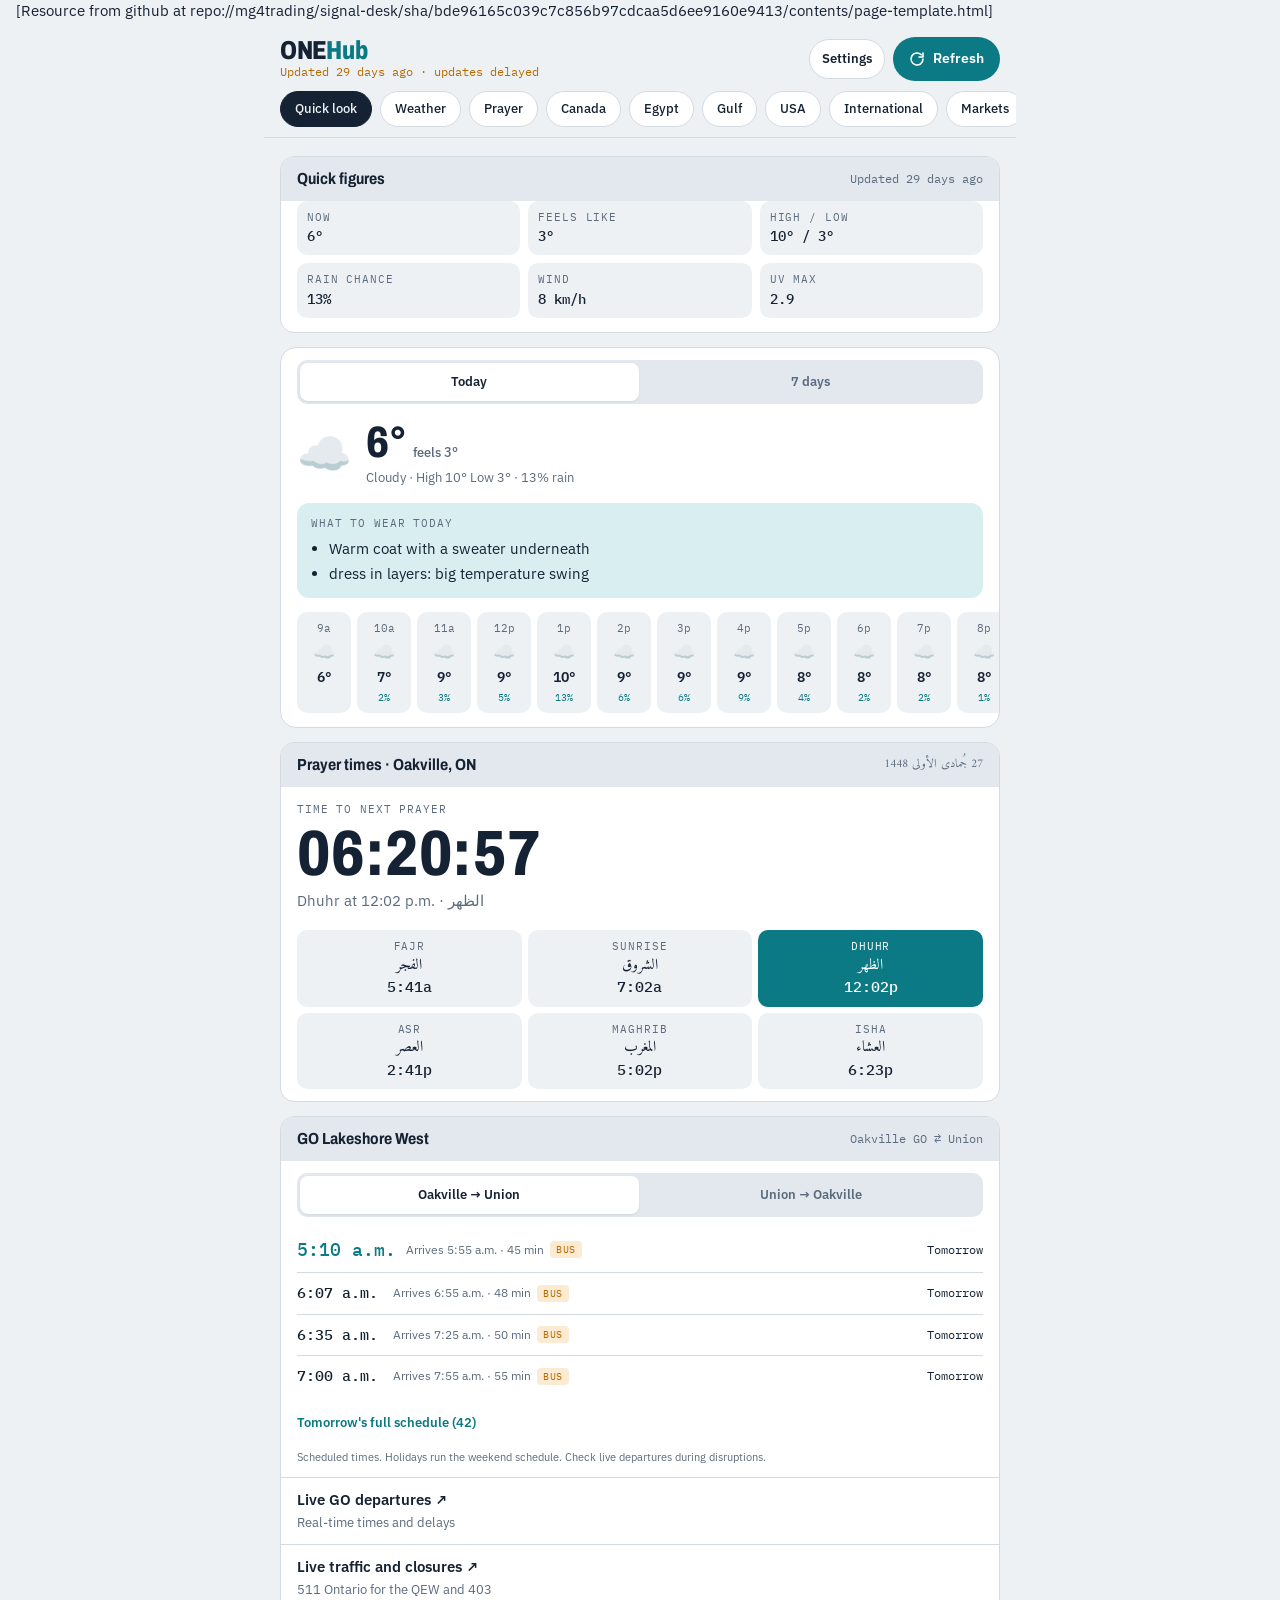
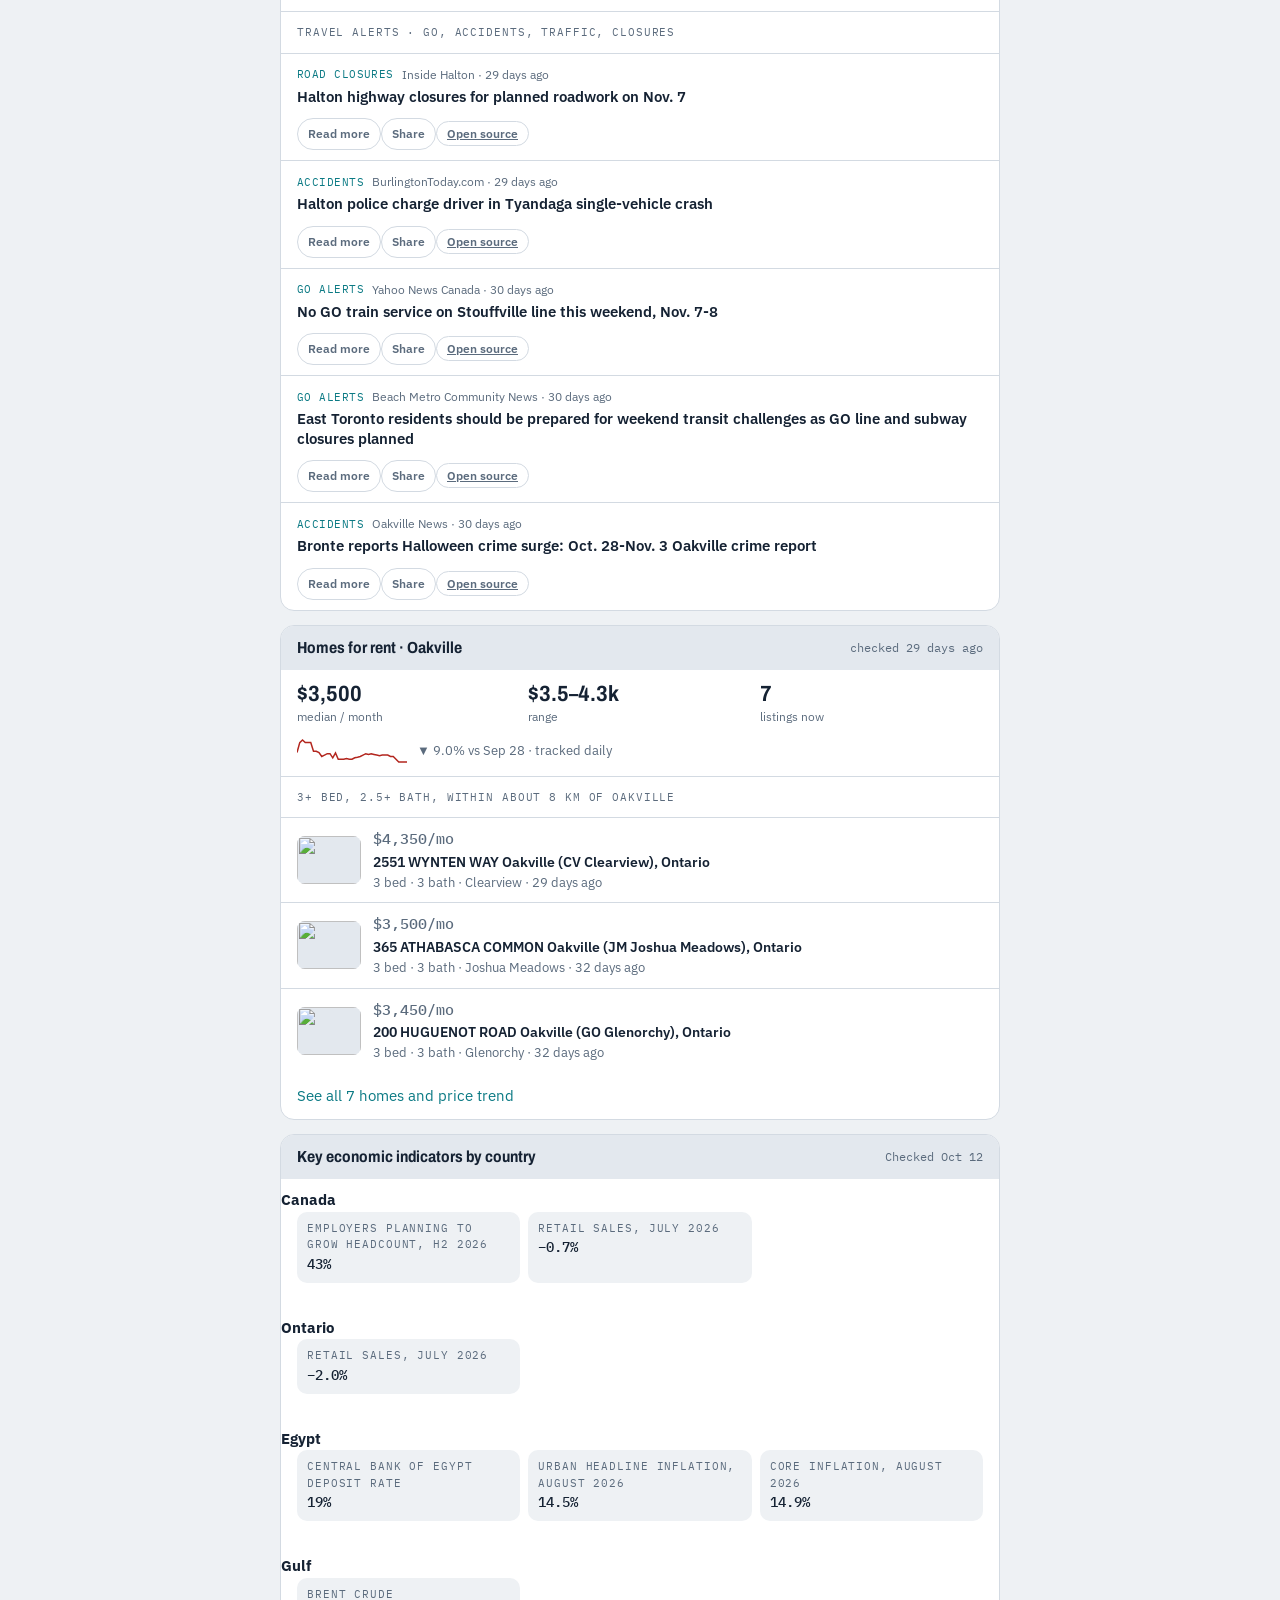
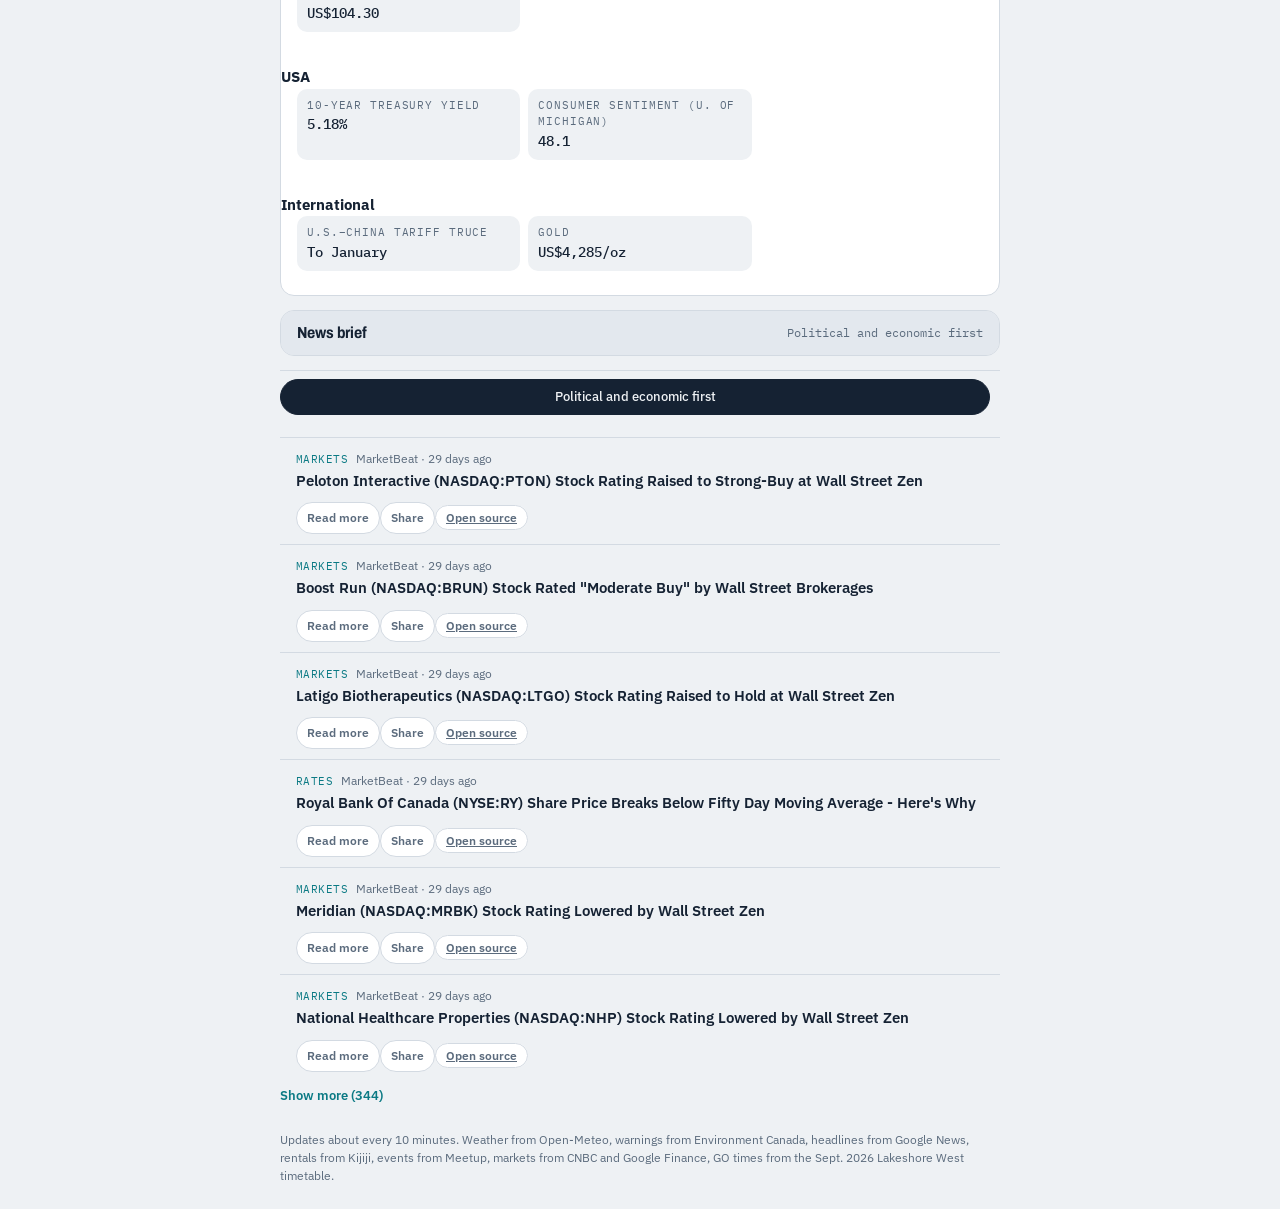
==== commit bfd990fe: "Update 2026-11-07T14:04Z" ====
--- a/index.html
+++ b/index.html
@@ -1,4 +1,4 @@
-<!doctype html>
+[Resource from github at repo://mg4trading/signal-desk/sha/bde96165c039c7c856b97cdcaa5d6ee9160e9413/contents/page-template.html] <!doctype html>
 <html lang="en-CA">
 <head>
 <meta charset="utf-8">
@@ -1692,8 +1692,24 @@
   const h = el("div", "group-head"); h.appendChild(el("strong", "", title)); if (stamp) h.appendChild(el("span", "stamp", stamp)); return h;
 }
 function byNewest(items){ return items.slice().sort((a, b) => (b.ts || 0) - (a.ts || 0)); }
-function newsList(items, first){
-  const sorted = byNewest(items), wrap = el("div", "newslist");
+const POLECON = /\b(politic\w*|election\w*|vote\w*|govern\w*|minister\w*|parliament\w*|premier\w*|mayor\w*|council\w*|budget\w*|polic(y|ies)|law\w*|court\w*|senate|congress|president\w*|cabinet|sanction\w*|tariff\w*|trade|inflation|interest rates?|rate cuts?|central bank\w*|bank of canada|federal reserve|economy|economic\w*|gdp|jobs?|unemploy\w*|deficit\w*|tax\w*|housing|rent\w*|mortgage\w*|recession|markets?|stocks?|currency|dollar|oil|opec|imf|treasury|bonds?|wages?|cost of living|exports?|imports?|energy|regulat\w*|ceasefire|war|military|diplomat\w*|summit|treaty|referendum)\b/i;
+const isPolEco = it => POLECON.test((it.t || "") + " " + (it.d || ""));
+function peSort(items){ const s = byNewest(items); return s.filter(isPolEco).concat(s.filter(x => !isPolEco(x))); }
+function peOn(){ return store.get("pe", true); }
+function peToggle(){
+  const on = peOn(), b = el("button", "chip", on ? "Political and economic first" : "All news");
+  b.type = "button"; b.setAttribute("aria-pressed", String(on));
+  b.title = on ? "Tap to show all news, newest first" : "Tap to show political and economic news first";
+  b.onclick = () => { store.set("pe", !on); render(); window.scrollTo({ top: 0 }); };
+  const w = el("div", "readrow"); w.style.cssText = "padding:8px 0"; w.appendChild(b); return w;
+}
+/* mode: "only" = political and economic only (falls back to all if none), "first" = political and economic at top, other mode = newest first */
+function newsList(items, first, mode){
+  const on = !!mode && peOn();
+  let sorted = byNewest(items);
+  if (on && mode === "only"){ const f = sorted.filter(isPolEco); if (f.length) sorted = f; }
+  else if (on && mode === "first") sorted = peSort(items);
+  const wrap = el("div", "newslist");
   const draw = count => {
     wrap.textContent = "";
     sorted.slice(0, count).forEach(it => wrap.appendChild(item(it)));
@@ -1702,6 +1718,18 @@
   };
   draw(first || 10);
   return wrap;
+}
+/* Daily update: political and economic headlines from the last 24 hours (latest available if none) */
+function dailyPolEco(ids, n){
+  const cut = Date.now() / 1000 - 86400;
+  const pool = ids.flatMap(id => headlinesOf(id)).filter(isPolEco);
+  const recent = byNewest(pool.filter(it => (it.ts || 0) >= cut));
+  const pick = (recent.length ? recent : byNewest(pool)).slice(0, n || 5);
+  const g = el("div", "group");
+  g.appendChild(sectionHead("Daily update · political and economic", recent.length ? "Last 24 hours" : "Latest available"));
+  if (!pick.length){ g.appendChild(el("div", "hl", "No political or economic headlines in the feeds yet.")); return g; }
+  pick.forEach(it => g.appendChild(item(it)));
+  return g;
 }
 const headlinesOf = id => ((D.headlines || {})[id] || []);
 const regionEco = id => (K && Array.isArray(K.regions)) ? K.regions.find(x => x.id === id) : null;
@@ -1761,8 +1789,9 @@
   const tr = el("div", "group"); tr.appendChild(sectionHead("Train · Oakville and Union", "GO Transit")); add(goCard());
   if (D.rentals){ const rh = el("div", "group"); rh.appendChild(sectionHead("Rent prices · Oakville", D.rentals.stats ? "Median $" + Math.round(D.rentals.stats.median).toLocaleString("en-CA") : "")); add(homesCard(true)); }
   add(ecoByCountry());
-  const nb = el("div", "group"); nb.appendChild(sectionHead("News brief", "Newest first")); add(nb);
-  add(newsList(briefNews(), 6));
+  const nb = el("div", "group"); nb.appendChild(sectionHead("News brief", peOn() ? "Political and economic first" : "Newest first")); add(nb);
+  add(peToggle());
+  add(newsList(briefNews(), 6, "first"));
 }
  
 function renderRail(){
@@ -1783,25 +1812,60 @@
 function canadaPage(add){
   const all = CANADA_BLOCKS.flatMap(id => headlinesOf(id));
   add(kpiBar([["Stories", all.length], ["Updated", ago(D.generated)]]));
+  add(peToggle());
+  add(dailyPolEco(["oakville", "ontario", "canada"], 5));
+  const ec0 = ecoFull("canada"); if (ec0) add(ec0);
+  add(gasCard(false)); add(goCard());
   const oak = el("div", "group"); oak.appendChild(sectionHead("Oakville", (headlinesOf("oakville").length) + " stories")); add(oak);
-  add(gasCard(false)); add(goCard());
-  add(newsList(headlinesOf("oakville").filter(it => !TRAVEL.includes(it.a)), 10));
+  add(newsList(headlinesOf("oakville").filter(it => !TRAVEL.includes(it.a)), 10, "first"));
   const ont = el("div", "group"); ont.appendChild(sectionHead("Ontario", headlinesOf("ontario").length + " stories")); add(ont);
-  add(newsList(headlinesOf("ontario"), 8));
-  const ec = ecoFull("canada"); if (ec) add(ec);
+  add(newsList(headlinesOf("ontario"), 8, "first"));
   const can = el("div", "group"); can.appendChild(sectionHead("Canada", headlinesOf("canada").length + " stories")); add(can);
-  add(newsList(headlinesOf("canada"), 10));
+  add(newsList(headlinesOf("canada"), 10, "first"));
   const hm = D.topics.find(x => x.id === "homes"); if (hm && D.rentals){ add(homesCard(false)); }
 }
- 
+
+/* US election card: static figures checked 2 Nov 2026 (update when the build or the sources change) */
+function electionCard(){
+  const g = el("div", "group");
+  g.appendChild(sectionHead("US midterms 2026 · Michigan and national polls", "Polls as of 1 Nov 2026 · vote on 3 Nov"));
+  const mk = (lab, val) => { const x = el("div", "fact"); x.appendChild(el("span", "label", lab)); x.appendChild(el("b", "", val)); return x; };
+  const f1 = el("div", "facts");
+  f1.appendChild(mk("Senate (MI) El-Sayed (D)", "48.8%"));
+  f1.appendChild(mk("Senate (MI) Rogers (R)", "44.7%"));
+  f1.appendChild(mk("Governor (MI) Benson (D)", "51% (Marist)"));
+  f1.appendChild(mk("National generic ballot", "D 50.7 · R 42.6"));
+  g.appendChild(f1);
+  const rows = [
+    "Michigan Senate (open seat): El-Sayed (D) leads Rogers (R) in most recent polls. Win chance about 75% (PollCheck). Marist (15–18 Oct): 50% to 48%.",
+    "Michigan governor: Benson (D) leads James (R). Marist (15–18 Oct): 51% to 45% among likely voters.",
+    "National: Democrats lead the generic ballot by about 8 points (PollCheck average, 1 Nov). Trump approval 42%, disapproval 57% in the Marist Michigan poll.",
+    "Results: none yet. Polls close 8 pm and 9 pm Eastern on 3 Nov."
+  ];
+  rows.forEach(t => g.appendChild(el("p", "kmeta", t)));
+  const src = el("p", "kmeta", "Sources: "); [["PollCheck Michigan Senate", "https://www.pollcheck.co.uk/us-midterms-2026/senate/michigan"], ["Marist Michigan poll", "https://maristpoll.marist.edu/polls/midterm-elections-in-michigan-october-2026/"], ["PollCheck generic ballot", "https://www.pollcheck.co.uk/us-midterms-2026/generic-ballot"]].forEach(([n, u], i) => { const a = el("a", "", n); a.href = u; a.target = "_blank"; a.rel = "noopener"; if (i) src.appendChild(document.createTextNode(" · ")); src.appendChild(a); });
+  g.appendChild(src);
+  /* live results, written to results.json by the election update; shows nothing until the file exists */
+  const box = el("div", ""); box.id = "usResults"; g.insertBefore(box, src);
+  fetch("results.json?t=" + Math.floor(Date.now() / 600000), { cache: "no-store" }).then(r => r.ok ? r.json() : null).then(j => {
+    if (!j || !Array.isArray(j.lines)) return;
+    box.textContent = "";
+    box.appendChild(el("p", "label", "Results · " + (j.status || "") + (j.asof ? " · " + j.asof : "")));
+    j.lines.forEach(t => box.appendChild(el("p", "kmeta", String(t))));
+  }).catch(() => {});
+  return g;
+}
+
 function regionPage(id, add){
   const t = D.topics.find(x => x.id === id), items = headlinesOf(id);
   add(kpiBar([["Stories", items.length], ["Updated", ago(D.generated)]]));
+  add(peToggle());
+  if (id === "usa") add(electionCard());
   const ec = ecoFull(id); if (ec) add(ec);
-  const g = el("div", "group"); g.appendChild(sectionHead((t ? t.name : id) + " news", "Newest first")); add(g);
-  add(newsList(items, 12));
-}
- 
+  const g = el("div", "group"); g.appendChild(sectionHead((t ? t.name : id) + " news", peOn() ? "Political and economic" : "Newest first")); add(g);
+  add(newsList(items, 12, "only"));
+}
+
 function marketsPage(add){
   add(mkTabs());
   if (mkTab === "biz") bizView().forEach(add);
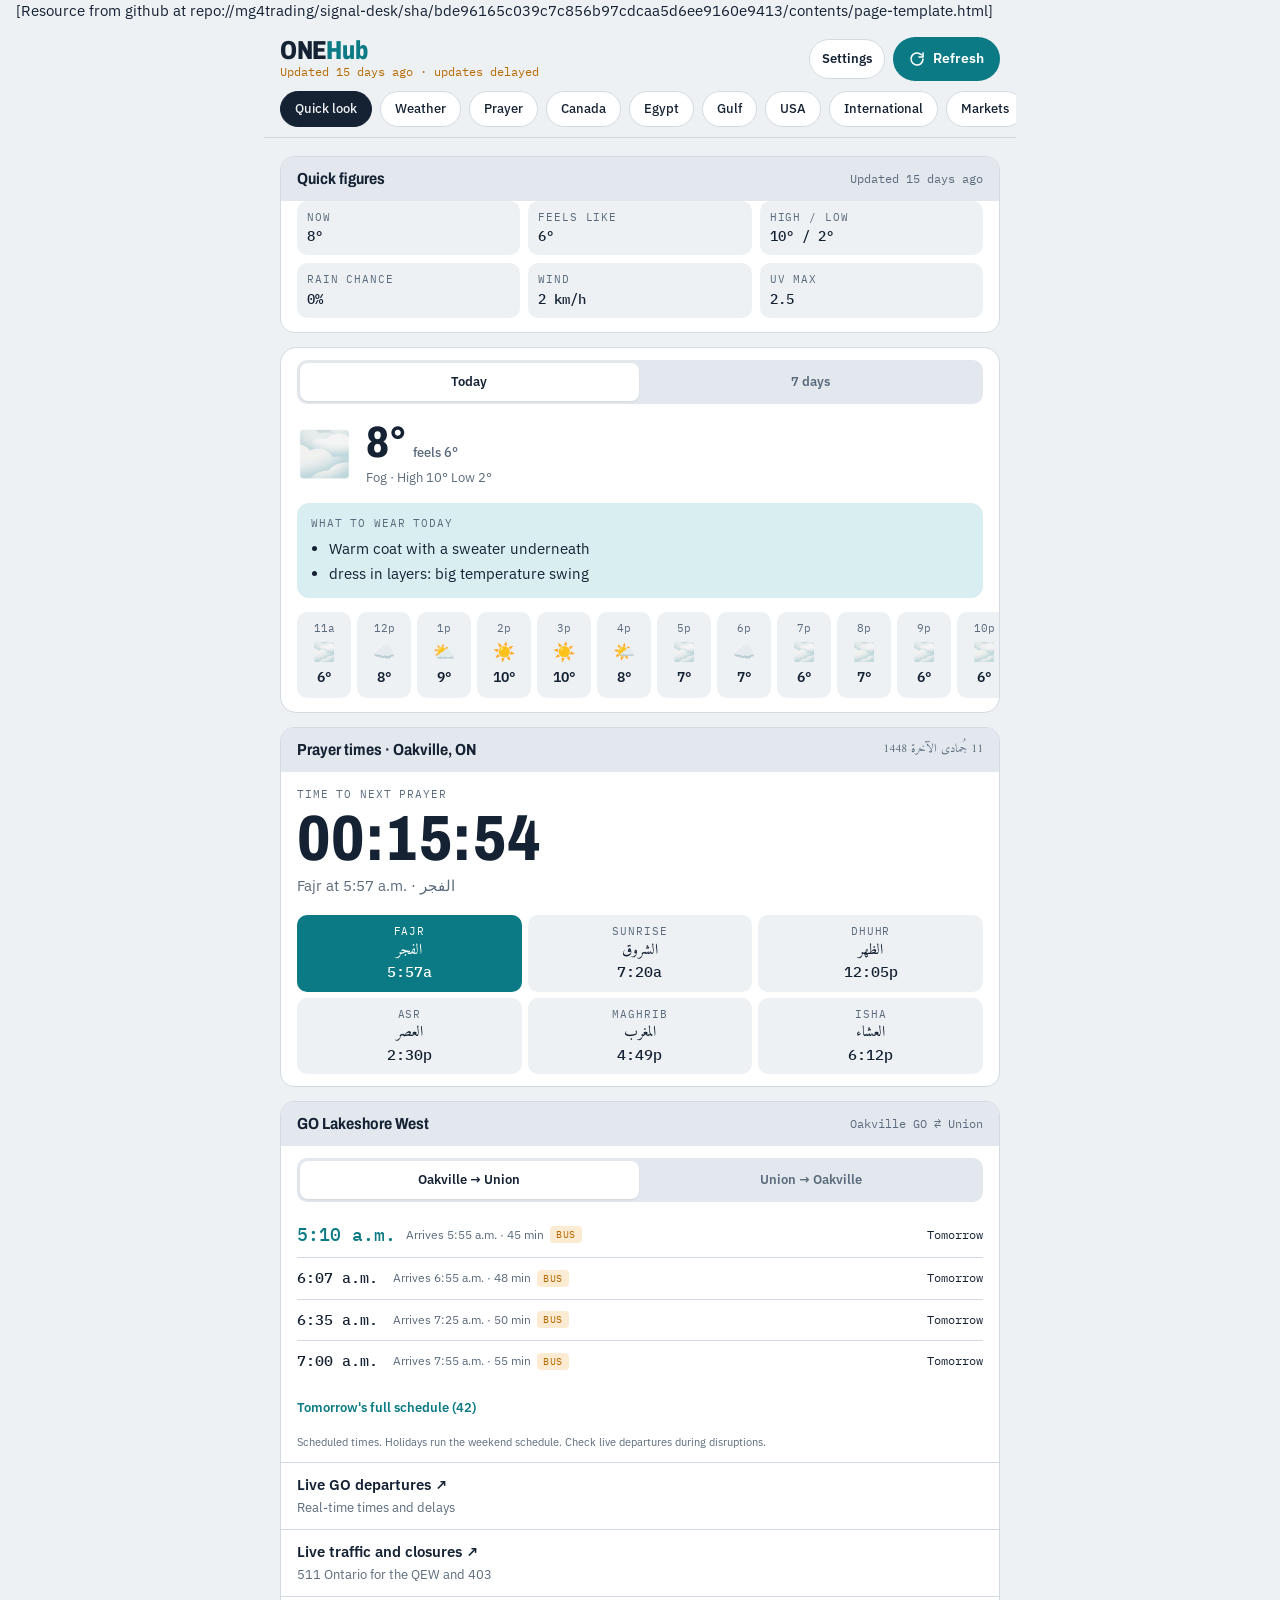
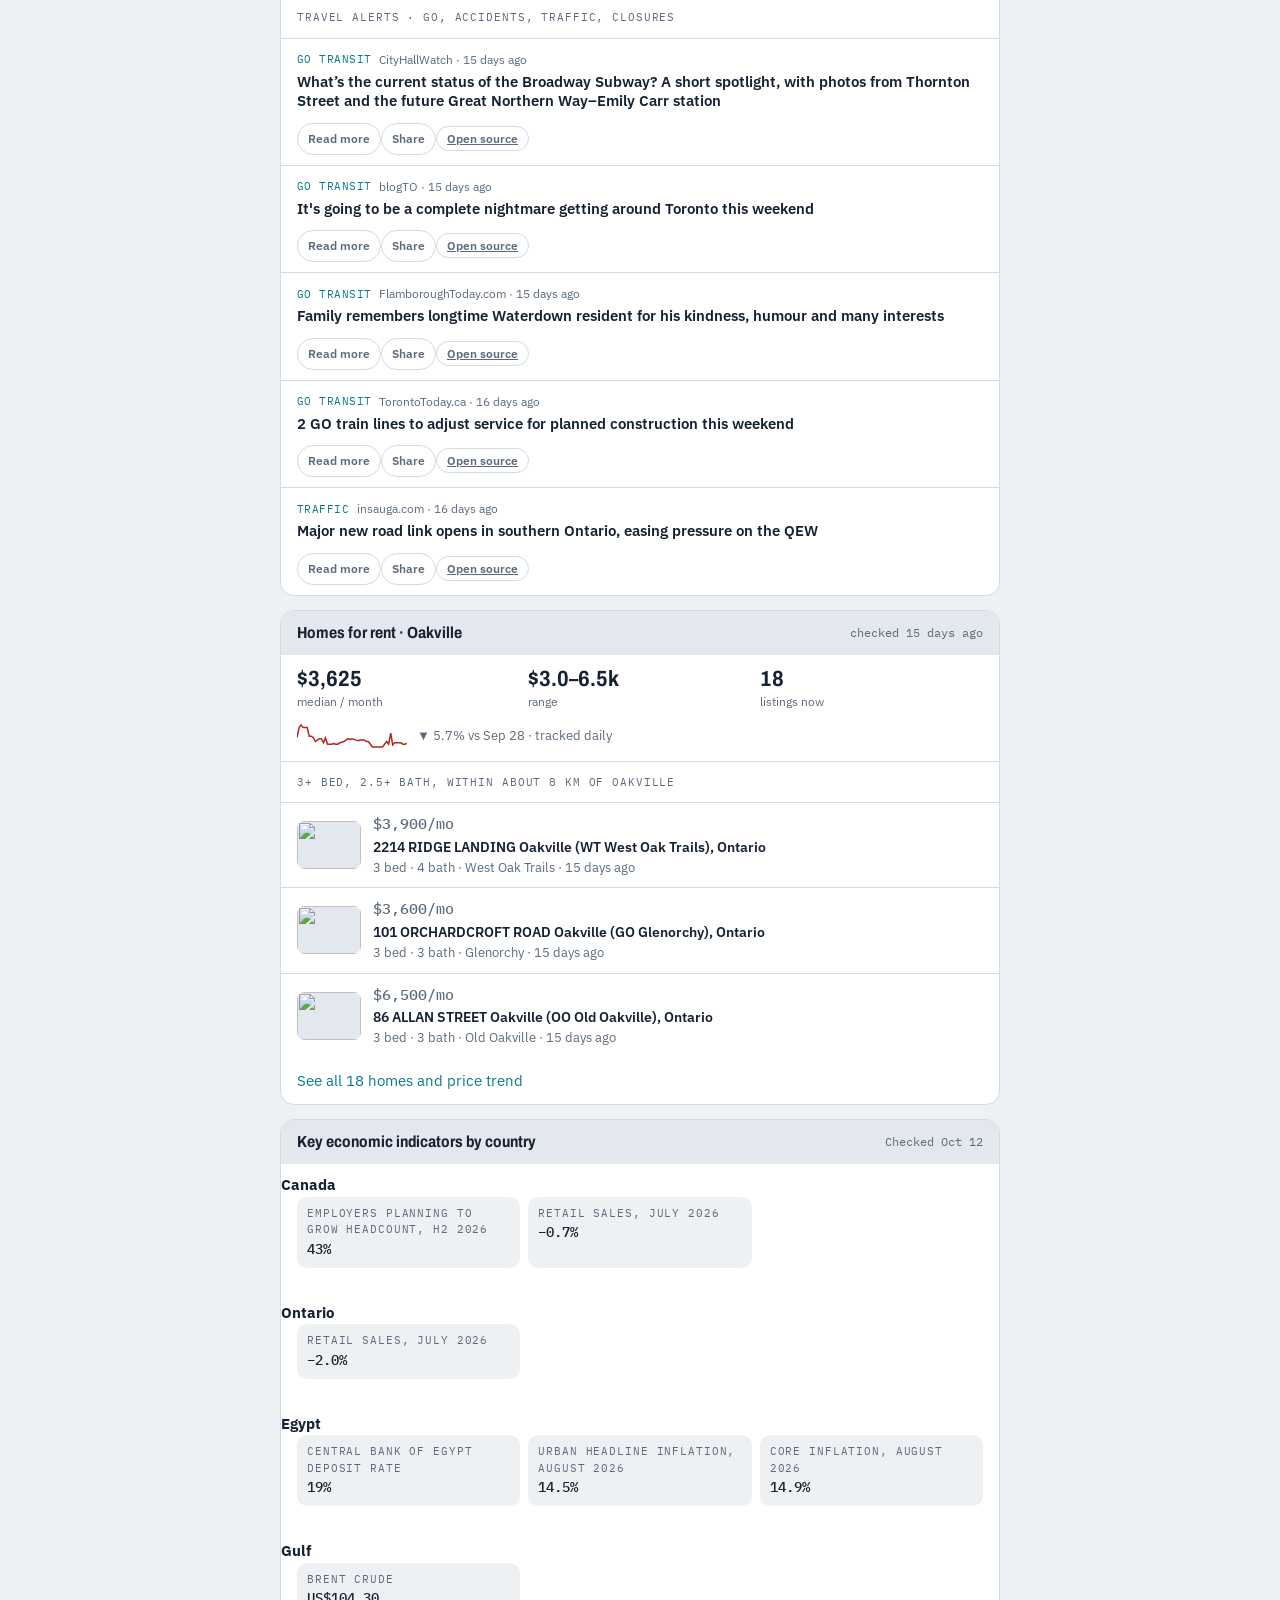
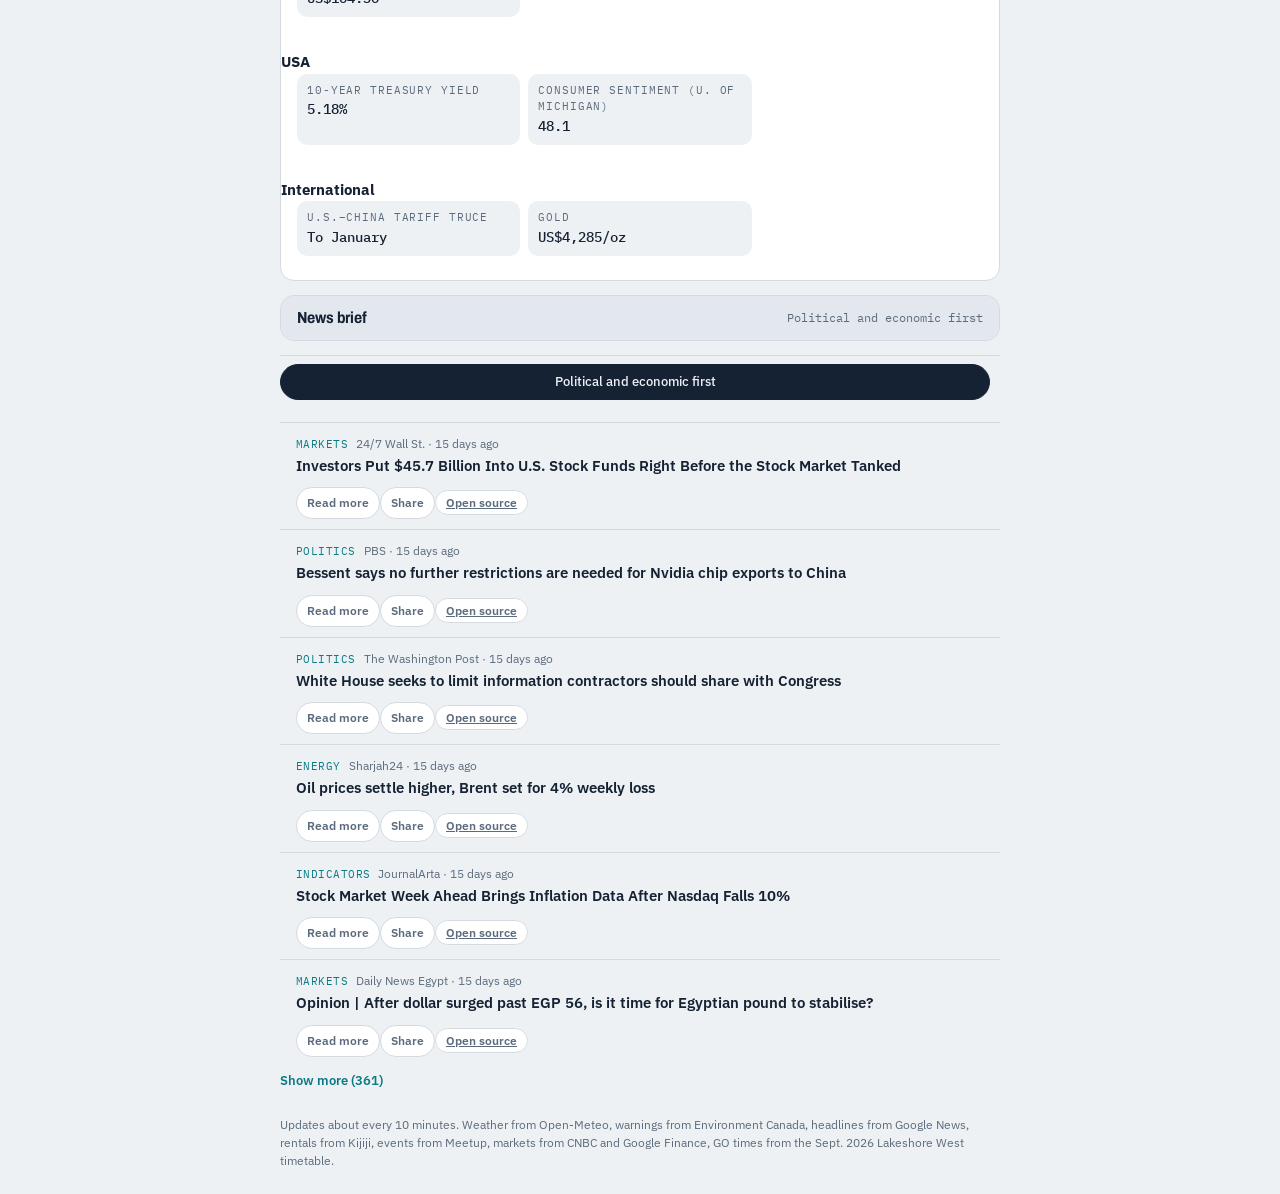
==== commit 09e9ed8e: "Update 2026-11-21T16:50Z" ====
--- a/index.html
+++ b/index.html
@@ -1873,8 +1873,12 @@
 }
  
 /* ---------- single navigation row (original style) ---------- */
+/* Personal sections live in the Focus app now: hidden from the hub's tab row, opened with ?v=<id> */
+const PERSONAL = ["homes", "kitchen", "fun", "grow"];
+(function(){ const qv = new URLSearchParams(location.search).get("v"); if (qv && PERSONAL.includes(qv)) view = qv; else if (PERSONAL.includes(view)) view = "all"; })();
+function backToFocus(){ const a = el("a", "chip", "← Back to Focus"); a.href = "focus/"; a.style.cssText = "display:inline-block;text-decoration:none;margin:4px 0 8px"; return a; }
 const SECTION_LIST = [["weather", "Weather"], ["faith", "Prayer"], ["canada", "Canada"], ["egypt", "Egypt"], ["gulf", "Gulf"], ["usa", "USA"], ["international", "International"], ["markets", "Markets"], ["homes", "Rentals"], ["kitchen", "Kitchen"], ["fun", "Watch & listen"], ["grow", "Grow"], ["events", "Events"]];
-function sections(){ return SECTION_LIST.filter(([id]) => visible(id)).map(([id, name]) => ({ id, name })); }
+function sections(){ return SECTION_LIST.filter(([id]) => visible(id) && !PERSONAL.includes(id)).map(([id, name]) => ({ id, name })); }
  
 function weatherPage(add){ add(quickFigures()); add(weatherCard(true)); }
 function faithPage(add){
@@ -1895,6 +1899,7 @@
   renderStamp(); renderRail();
   const main = $("#main"); main.textContent = "";
   const add = n => n && main.appendChild(n);
+  if (PERSONAL.includes(view)) add(backToFocus());
   if (view === "all") homePage(add);
   else if (view === "weather") weatherPage(add);
   else if (view === "faith") faithPage(add);
